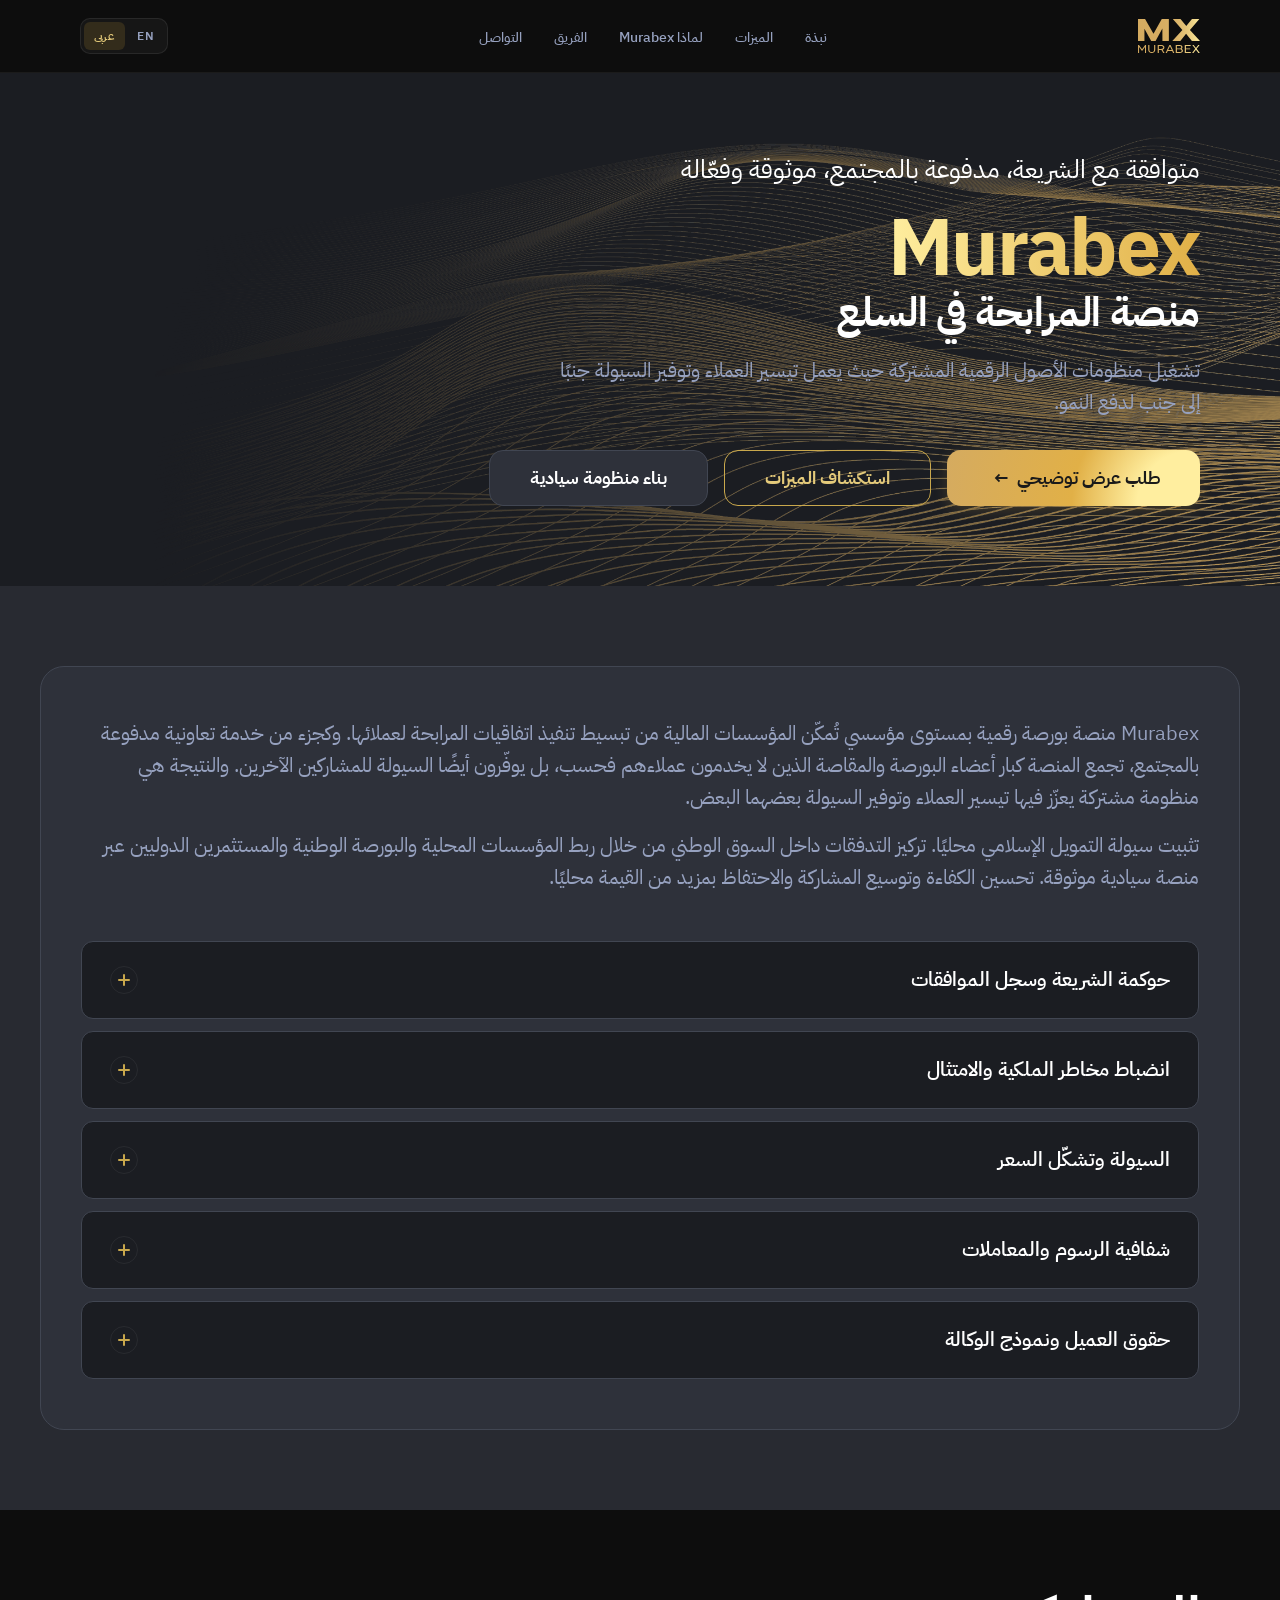
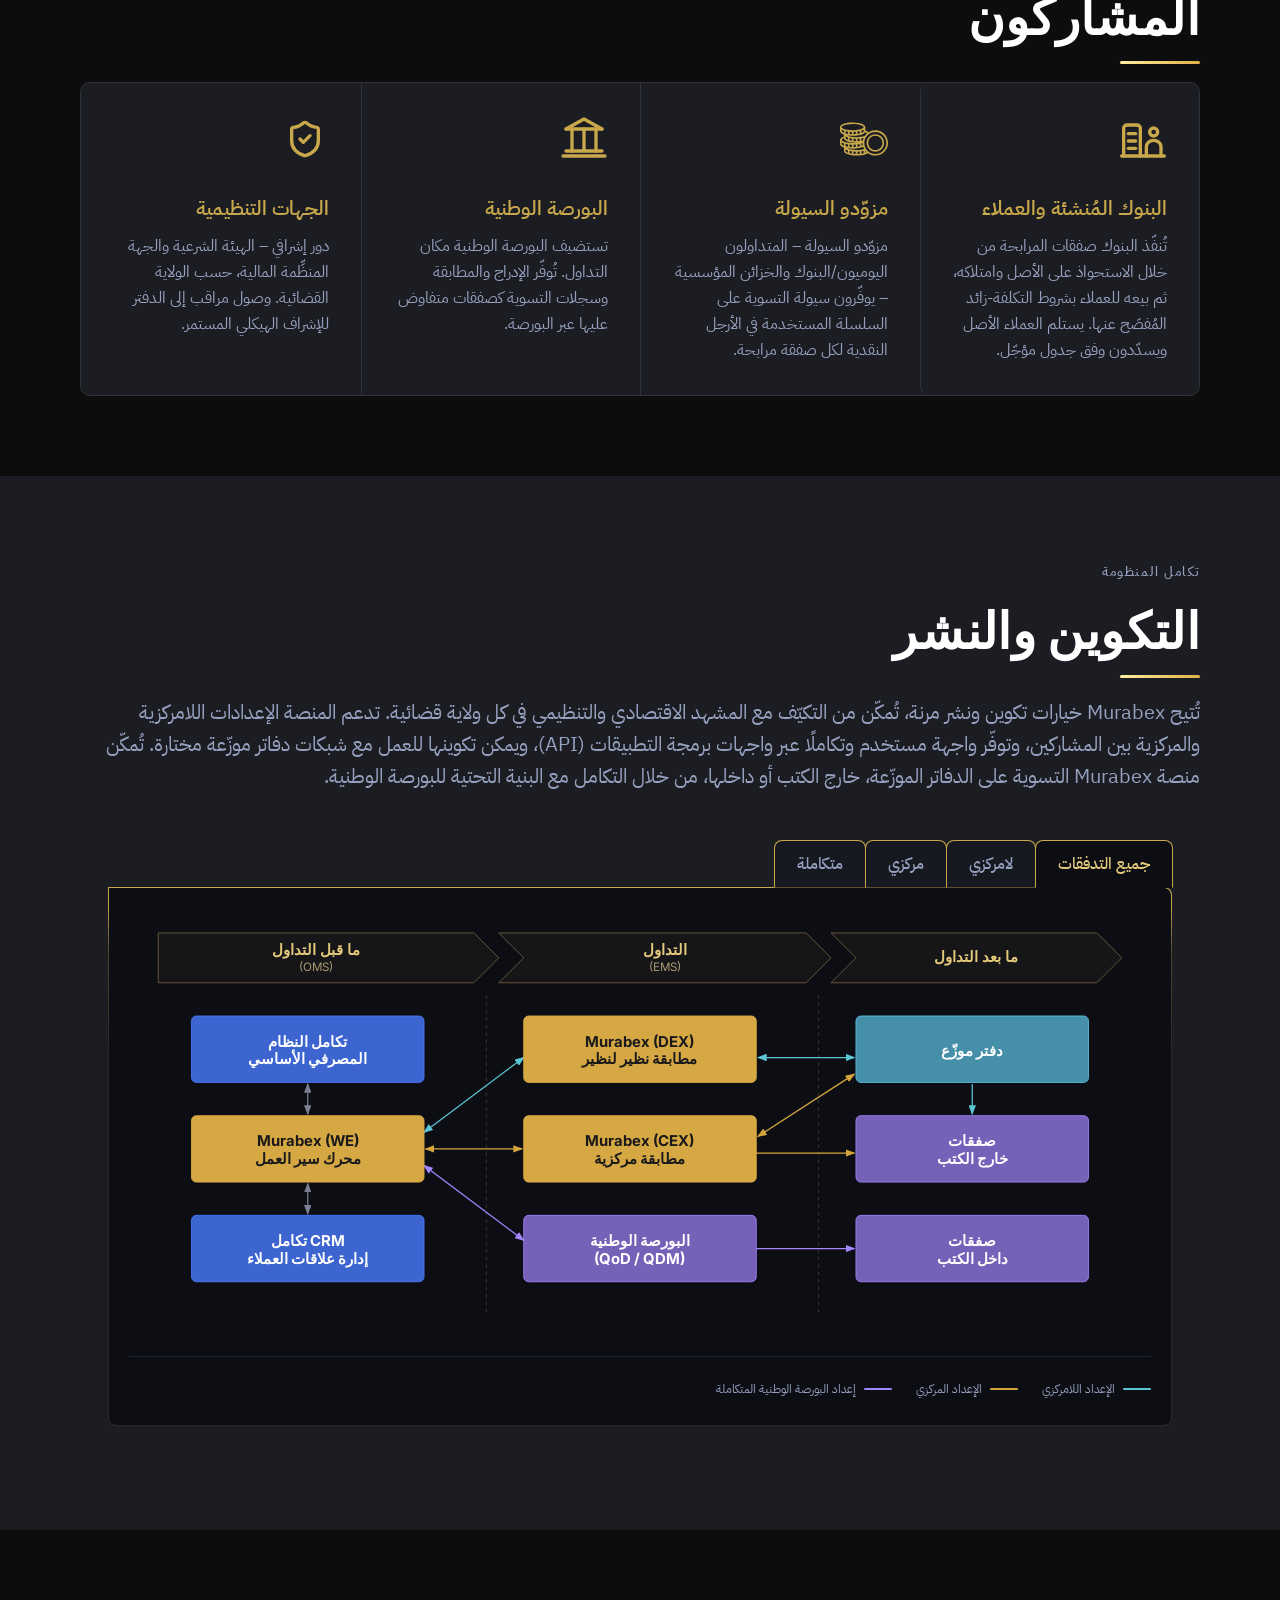
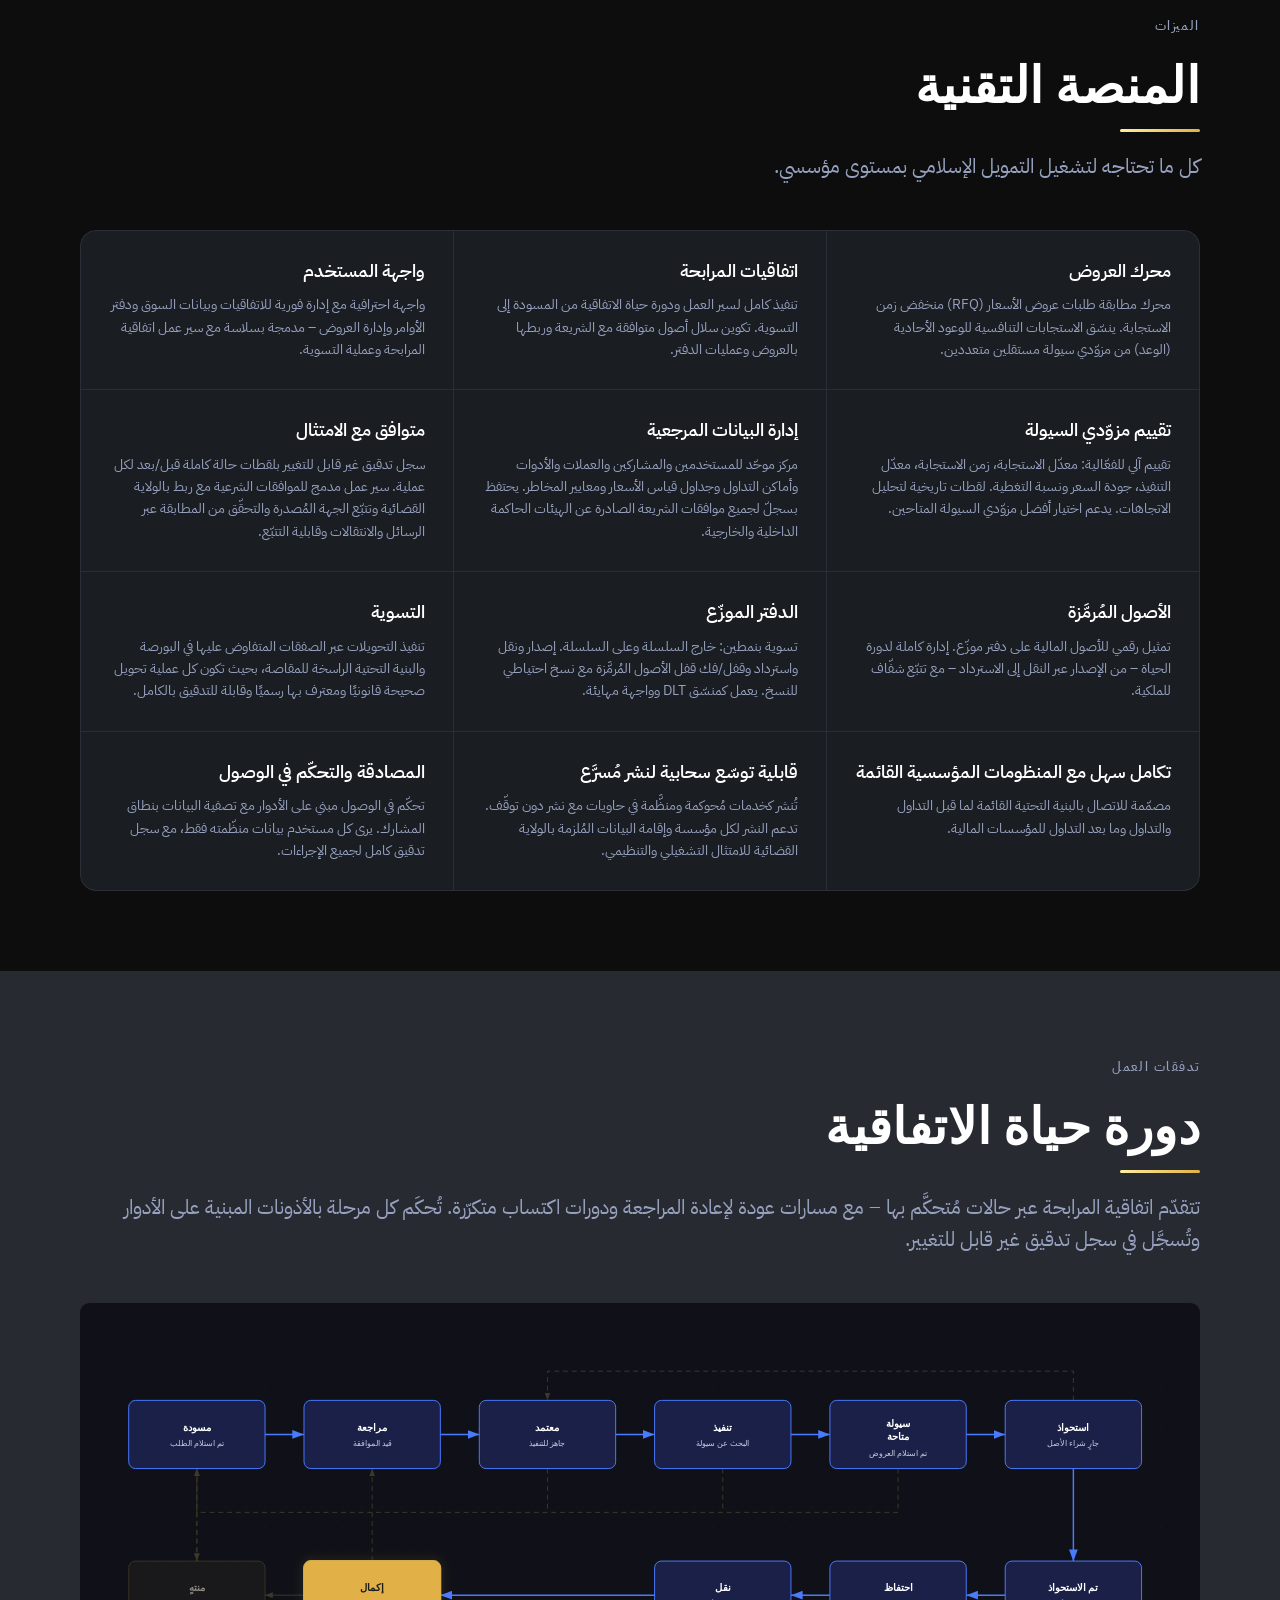
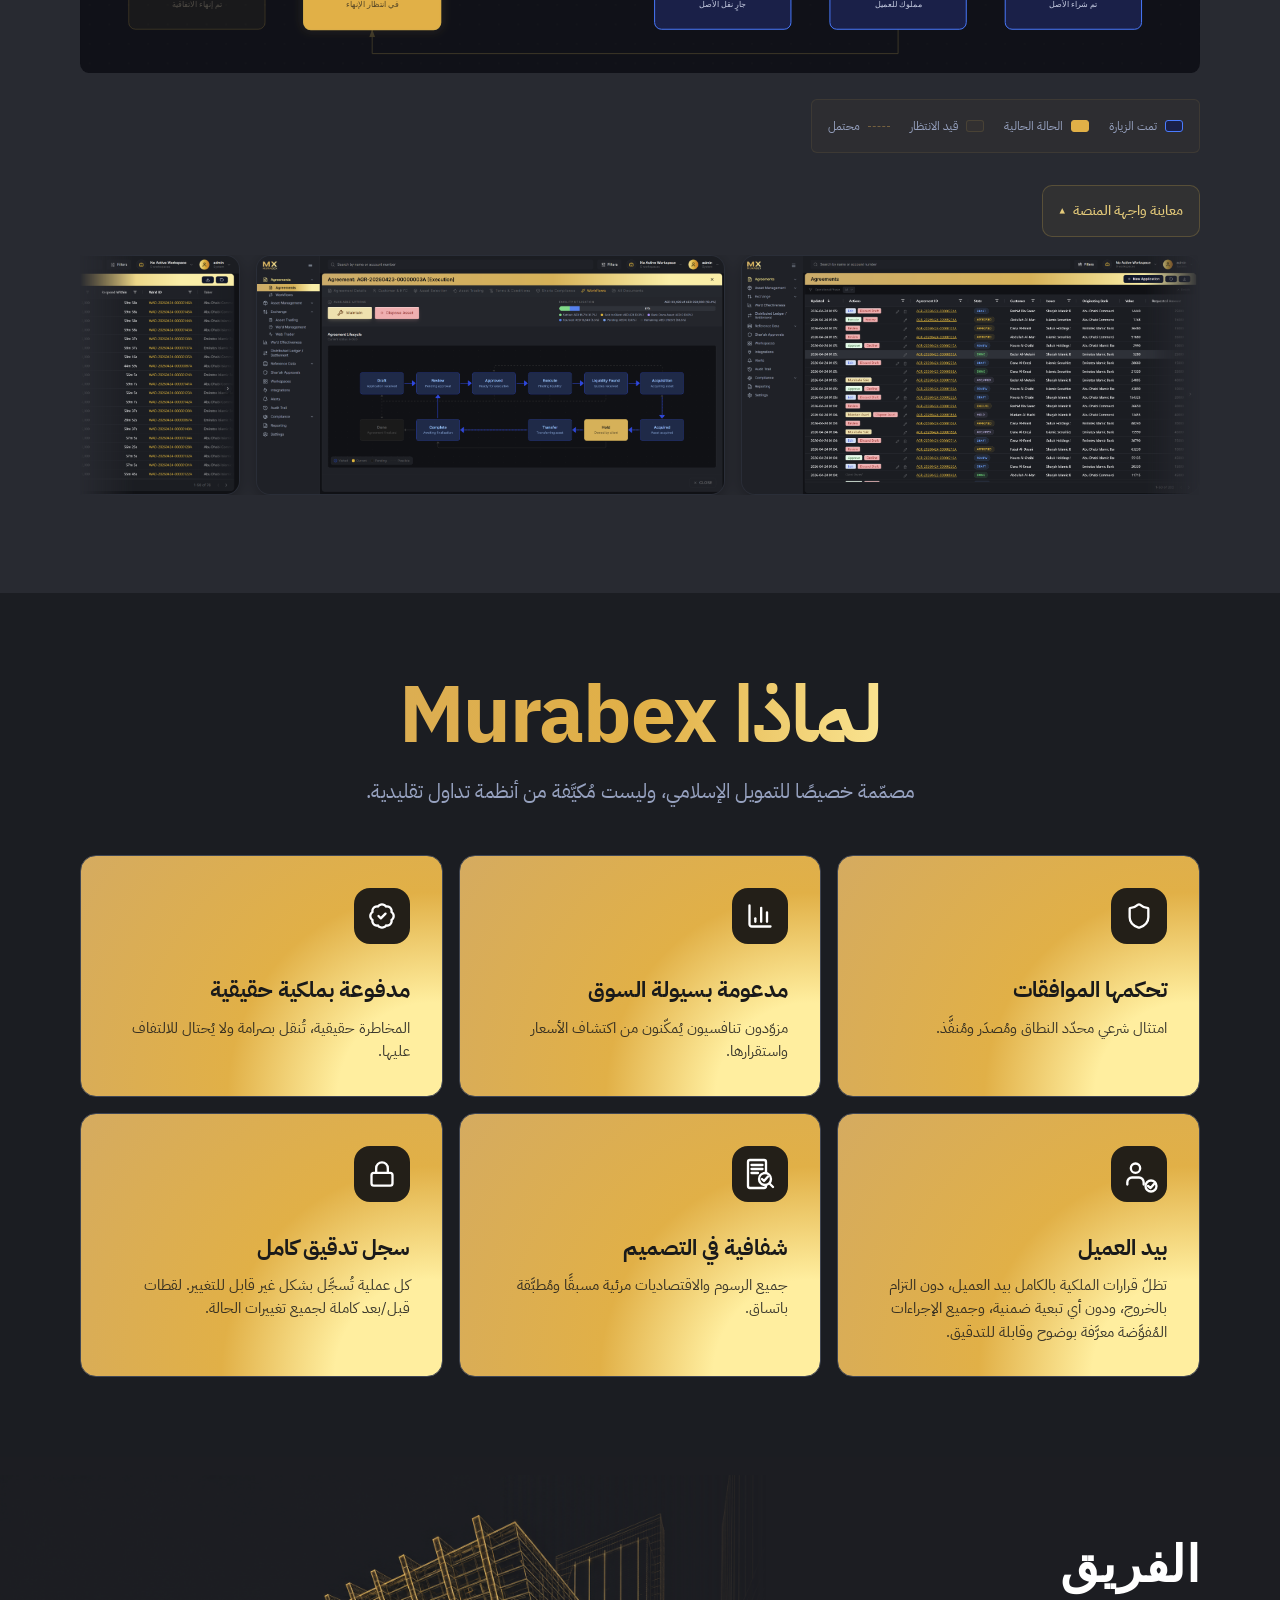
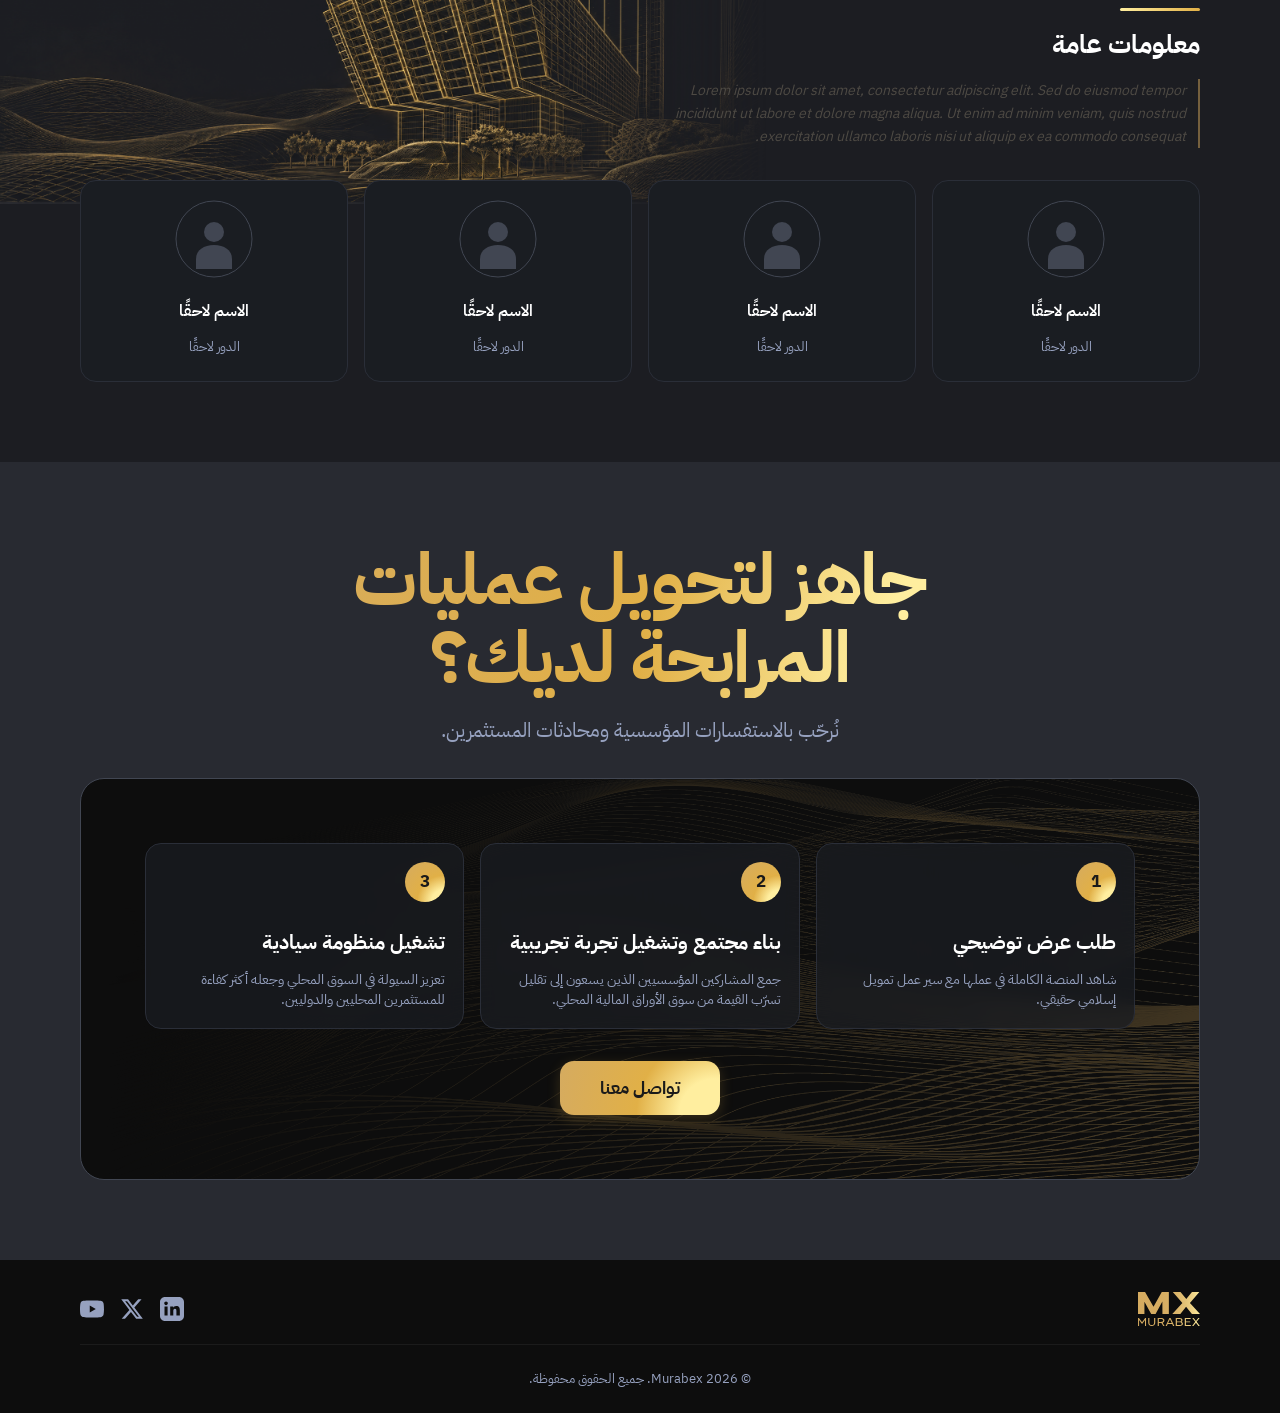
==== index.ar.html @ 6dbde055 "nav cleanup, participants block, footer layout, youtube link - Nav: trim to About/Features/Why/Team/" ====
<!DOCTYPE html>
<html lang="ar" dir="rtl">
<head>
    <meta charset="UTF-8">
    <meta name="viewport" content="width=device-width, initial-scale=1.0">
    <meta name="color-scheme" content="dark">
    <meta name="theme-color" content="#0a0a0a">
    <meta name="referrer" content="strict-origin-when-cross-origin">
    <meta http-equiv="Permissions-Policy" content="camera=(), microphone=(), geolocation=(), payment=()">
    <title>Murabex — منصة الأصول الرقمية</title>
    <link rel="icon" type="image/svg+xml" href="assets/icons/favicon.svg">
    <link rel="preconnect" href="https://fonts.googleapis.com">
    <link rel="preconnect" href="https://fonts.gstatic.com" crossorigin>
    <link href="https://fonts.googleapis.com/css2?family=IBM+Plex+Sans+Arabic:wght@300;400;500;600;700&family=Inter:wght@300;400;500;600;700;800;900&display=swap" rel="stylesheet">
    <link rel="stylesheet" href="css/style.css">
</head>
<body>

<!-- NAV -->
<nav>
    <div class="nav-inner">
        <a href="#hero" class="logo">
            <img src="assets/icons/logo.svg" alt="Murabex" class="logo-img">
        </a>
        <ul class="nav-links">
            <li><a href="#about">نبذة</a></li>
            <li><a href="#configuration">الميزات</a></li>
            <li><a href="#why">لماذا Murabex</a></li>
            <li><a href="#team">الفريق</a></li>
            <li><a href="#contact">التواصل</a></li>
        </ul>
        <div class="lang-switch" role="group" aria-label="Language">
            <button type="button" class="lang-btn" data-lang="en" aria-pressed="false">EN</button>
            <button type="button" class="lang-btn is-active" data-lang="ar" aria-pressed="true">عربى</button>
        </div>
        <button type="button" class="nav-toggle" aria-label="Open menu" aria-expanded="false" aria-controls="mobile-menu">
            <span></span><span></span><span></span>
        </button>
    </div>
</nav>

<!-- MOBILE MENU -->
<div class="mobile-menu" id="mobile-menu" aria-hidden="true">
    <div class="mobile-menu-backdrop" data-menu-close></div>
    <div class="mobile-menu-panel">
        <button type="button" class="mobile-menu-close" aria-label="Close menu" data-menu-close>&times;</button>
        <ul class="mobile-menu-links">
            <li><a href="#about" data-menu-close><span class="mobile-menu-num">01</span>نبذة</a></li>
            <li><a href="#configuration" data-menu-close><span class="mobile-menu-num">02</span>الميزات</a></li>
            <li><a href="#why" data-menu-close><span class="mobile-menu-num">03</span>لماذا Murabex</a></li>
            <li><a href="#team" data-menu-close><span class="mobile-menu-num">04</span>الفريق</a></li>
            <li><a href="#contact" data-menu-close><span class="mobile-menu-num">05</span>التواصل</a></li>
        </ul>
        <div class="lang-switch lang-switch--mobile" role="group" aria-label="Language">
            <button type="button" class="lang-btn" data-lang="en" aria-pressed="false">EN</button>
            <button type="button" class="lang-btn is-active" data-lang="ar" aria-pressed="true">عربى</button>
        </div>
    </div>
</div>

<!-- HERO -->
<section class="hero" id="hero">
    <img src="assets/images/dunes.png" alt="" class="hero-bg-image">
    <div class="hero-inner">
        <p class="hero-tagline">متوافقة مع الشريعة، مدفوعة بالمجتمع، موثوقة وفعّالة</p>
        <h1><span class="gold-text">Murabex</span></h1><h2>منصة المرابحة في السلع</h2>
        <p class="hero-sub">تشغيل منظومات الأصول الرقمية المشتركة حيث يعمل تيسير العملاء وتوفير السيولة جنبًا إلى جنب لدفع النمو.</p>
        <div class="hero-buttons">
            <a href="#contact" class="btn-gold with-arrow open-contact">طلب عرض توضيحي</a>
            <a href="#features" class="btn-outline btn-outline-gold">استكشاف الميزات</a>
            <a href="#contact" class="btn-outline">بناء منظومة سيادية</a>
        </div>
    </div>
</section>

<!-- ABOUT -->
<section class="about" id="about">
    <div class="container">
        <div class="about-box">
            <div class="about-text">
                <p>Murabex منصة بورصة رقمية بمستوى مؤسسي تُمكّن المؤسسات المالية من تبسيط تنفيذ اتفاقيات المرابحة لعملائها. وكجزء من خدمة تعاونية مدفوعة بالمجتمع، تجمع المنصة كبار أعضاء البورصة والمقاصة الذين لا يخدمون عملاءهم فحسب، بل يوفّرون أيضًا السيولة للمشاركين الآخرين. والنتيجة هي منظومة مشتركة يعزّز فيها تيسير العملاء وتوفير السيولة بعضهما البعض.</p>
                <p>تثبيت سيولة التمويل الإسلامي محليًا. تركيز التدفقات داخل السوق الوطني من خلال ربط المؤسسات المحلية والبورصة الوطنية والمستثمرين الدوليين عبر منصة سيادية موثوقة. تحسين الكفاءة وتوسيع المشاركة والاحتفاظ بمزيد من القيمة محليًا.</p>
            </div>

            <div class="accordion">
                <div class="accordion-item">
                    <button type="button" class="accordion-header" aria-expanded="false">
                        <span class="accordion-title">حوكمة الشريعة وسجل الموافقات</span>
                        <span class="accordion-icon" aria-hidden="true"></span>
                    </button>
                    <div class="accordion-body-wrap">
                        <div class="accordion-body">
                            <p>إطار موافقات مُحوكَم مركزيًا بنطاق تطبيق محدّد، وإدارة دورة حياة، وتنفيذ مدمج عبر جميع تدفقات العمل.</p>
                            <p>يحتفظ سجل مركزي بجميع موافقات الشريعة بنطاق محدّد بوضوح يشمل الأصول والأدوات والأطراف المقابلة وخطوات سير العمل، بما يضمن السماح بالتركيبات المتوافقة فقط. يدعم السجل إدارة دورة الحياة الكاملة وحوكمة التأثير وقابلية التدقيق، ويُحافظ ديناميكيًا على المجموعة المؤهَّلة من الأدوات بما يتماشى مع تحديثات الموافقات.</p>
                        </div>
                    </div>
                </div>

                <div class="accordion-item">
                    <button type="button" class="accordion-header" aria-expanded="false">
                        <span class="accordion-title">انضباط مخاطر الملكية والامتثال</span>
                        <span class="accordion-icon" aria-hidden="true"></span>
                    </button>
                    <div class="accordion-body-wrap">
                        <div class="accordion-body">
                            <p>مخاطر ملكية حقيقية يتحمّلها المشاركون، مع قواعد نقل صارمة ومنع مدمج للهياكل غير المتوافقة.</p>
                            <p>يتحمّل المشاركون مخاطر الملكية الكاملة طوال فترة احتفاظهم، وتنتقل المخاطر فقط عند نقل الملكية القانونية والقبض الحُكمي، كما يُطبَّق ذلك من خلال التنفيذ والمقاصة والتسوية. تمنع الضوابط المُدمجة الإلغاء الاصطناعي للمخاطر والهياكل المحظورة، بما في ذلك ترتيبات البيع وإعادة الشراء المكافئة اقتصاديًا، مع ضمان الشفافية الكاملة وقابلية التدقيق وإنفاذ الامتثال على مستوى المجموعة.</p>
                        </div>
                    </div>
                </div>

                <div class="accordion-item">
                    <button type="button" class="accordion-header" aria-expanded="false">
                        <span class="accordion-title">السيولة وتشكّل السعر</span>
                        <span class="accordion-icon" aria-hidden="true"></span>
                    </button>
                    <div class="accordion-body-wrap">
                        <div class="accordion-body">
                            <p>سيولة تنافسية متعدّدة المزوّدين تُمكّن من اكتشاف مستمر للأسعار واستقرار من خلال المشاركة في السوق.</p>
                            <p>تستجيب شبكة موزَّعة من مزوّدي السيولة المستقلين بشكل تنافسي لطلبات الوعد، حيث تنبع الأسعار من وجهات نظر متعددة وتتطوّر باستمرار بناءً على ظروف السوق والطلب والمخزون المتاح. المشاركة طوعية بالكامل، في حين أنّ المنافسة في السعر وسرعة الاستجابة، إلى جانب الحجم العالي للمعاملات، تُقلّص الفروق وتدعم استقرار السوق الناشئ عضويًا.</p>
                        </div>
                    </div>
                </div>

                <div class="accordion-item">
                    <button type="button" class="accordion-header" aria-expanded="false">
                        <span class="accordion-title">شفافية الرسوم والمعاملات</span>
                        <span class="accordion-icon" aria-hidden="true"></span>
                    </button>
                    <div class="accordion-body-wrap">
                        <div class="accordion-body">
                            <p>نموذج رسوم قابل للتكوين وشفّاف بالكامل مع رؤية محدّدة لاقتصاديات المعاملة قبل التداول.</p>
                            <p>الرسوم مُحوكَمة مركزيًا ومرنة في الوقت ذاته، وتُحسَب وفق قواعد مستمدّة من معاملات المعاملة وتُطبَّق بشكل موحَّد على جميع المشاركين، بما يضمن العدالة والاتساق. تُفصَح جميع التكاليف بالكامل قبل التداول، دون رسوم خفية أو تعديلات بعد التداول، وتُسجَّل على مستوى المعاملة لقابلية تدقيق كاملة وانسجام مع التسعير الفعلي للسوق.</p>
                        </div>
                    </div>
                </div>

                <div class="accordion-item">
                    <button type="button" class="accordion-header" aria-expanded="false">
                        <span class="accordion-title">حقوق العميل ونموذج الوكالة</span>
                        <span class="accordion-icon" aria-hidden="true"></span>
                    </button>
                    <div class="accordion-body-wrap">
                        <div class="accordion-body">
                            <p>حقوق الملكية مطلقة ولا يمكن تقييدها؛ لا يُسمح بأي خروج مُرتَّب مسبقًا أو تبعية؛ جميع إجراءات الوكالة صريحة ومحدودة النطاق وقابلة للتتبّع بالكامل.</p>
                            <p>يحتفظ العملاء بحق غير مشروط في الاحتفاظ بالأصل، يُطبَّق عبر المنصة في سير العمل والوثائق وسجلات التدقيق، مع السماح بأي إفصاح عن الوعد فقط بعد نقل الملكية ودون إنشاء التزام أو ارتباط اقتصادي. عند تطبيق إطار الوكالة (وكالة) والمراسلة، تكون التفويضات محدّدة بدقة وتكون جميع الإجراءات والإفصاحات شفافة وقابلة للتتبّع بالكامل.</p>
                        </div>
                    </div>
                </div>
            </div>
        </div>
    </div>
</section>

<!-- PARTICIPANTS -->
<section class="who-section" id="who">
    <div class="container">
        <h2 class="section-title">المشاركون</h2>
        <div class="audience-box">
            <div class="audience-grid">
                <div class="audience-card">
                    <img src="assets/icons/audience/banks-customers.svg" alt="" class="audience-icon">
                    <h4>البنوك المُنشئة والعملاء</h4>
                    <p>تُنفّذ البنوك صفقات المرابحة من خلال الاستحواذ على الأصل وامتلاكه، ثم بيعه للعملاء بشروط التكلفة-زائد المُفصَح عنها. يستلم العملاء الأصل ويسدّدون وفق جدول مؤجّل.</p>
                </div>
                <div class="audience-card">
                    <img src="assets/icons/audience/liquidity-2.svg" alt="" class="audience-icon">
                    <h4>مزوّدو السيولة</h4>
                    <p>مزوّدو السيولة &ndash; المتداولون اليوميون/البنوك والخزائن المؤسسية &ndash; يوفّرون سيولة التسوية على السلسلة المستخدمة في الأرجل النقدية لكل صفقة مرابحة.</p>
                </div>
                <div class="audience-card">
                    <img src="assets/icons/audience/national-exchange.svg" alt="" class="audience-icon">
                    <h4>البورصة الوطنية</h4>
                    <p>تستضيف البورصة الوطنية مكان التداول. تُوفّر الإدراج والمطابقة وسجلات التسوية كصفقات متفاوض عليها عبر البورصة.</p>
                </div>
                <div class="audience-card">
                    <img src="assets/icons/audience/regulators.svg" alt="" class="audience-icon">
                    <h4>الجهات التنظيمية</h4>
                    <p>دور إشرافي &ndash; الهيئة الشرعية والجهة المنظِّمة المالية، حسب الولاية القضائية. وصول مراقب إلى الدفتر للإشراف الهيكلي المستمر.</p>
                </div>
            </div>
        </div>
    </div>
</section>

<!-- CONFIGURATION & DEPLOYMENT -->
<section class="configuration" id="configuration">
    <div class="container">
        <p class="eyebrow">تكامل المنظومة</p>
        <h2 class="section-title">التكوين والنشر</h2>
        <p class="section-sub">تُتيح Murabex خيارات تكوين ونشر مرنة، تُمكّن من التكيّف مع المشهد الاقتصادي والتنظيمي في كل ولاية قضائية. تدعم المنصة الإعدادات اللامركزية والمركزية بين المشاركين، وتوفّر واجهة مستخدم وتكاملًا عبر واجهات برمجة التطبيقات (API)، ويمكن تكوينها للعمل مع شبكات دفاتر موزّعة مختارة. تُمكّن منصة Murabex التسوية على الدفاتر الموزّعة، خارج الكتب أو داخلها، من خلال التكامل مع البنية التحتية للبورصة الوطنية.</p>

        <div class="arch-diagram" data-active-flow="all">
            <div class="arch-tabs" role="tablist" aria-label="Configuration setup">
                <button type="button" class="arch-tab is-active" data-flow="all" role="tab" aria-selected="true">جميع التدفقات</button>
                <button type="button" class="arch-tab" data-flow="decentralised" role="tab" aria-selected="false">لامركزي</button>
                <button type="button" class="arch-tab" data-flow="centralised" role="tab" aria-selected="false">مركزي</button>
                <button type="button" class="arch-tab" data-flow="integrated" role="tab" aria-selected="false">متكاملة</button>
            </div>

            <div class="arch-panel">
                <div class="arch-svg-scroll">
                    <svg class="arch-svg" viewBox="0 0 1240 520" xmlns="http://www.w3.org/2000/svg" aria-label="Architecture diagram">
                        <defs>
                            <marker id="arr-internal" markerWidth="8" markerHeight="6" refX="7" refY="3" orient="auto-start-reverse"><path d="M0,0 L8,3 L0,6 Z" fill="#7a8090"/></marker>
                            <marker id="arr-decentralised" markerWidth="8" markerHeight="6" refX="7" refY="3" orient="auto-start-reverse"><path d="M0,0 L8,3 L0,6 Z" fill="#5dc6d6"/></marker>
                            <marker id="arr-centralised" markerWidth="8" markerHeight="6" refX="7" refY="3" orient="auto-start-reverse"><path d="M0,0 L8,3 L0,6 Z" fill="#d4a53a"/></marker>
                            <marker id="arr-integrated" markerWidth="8" markerHeight="6" refX="7" refY="3" orient="auto-start-reverse"><path d="M0,0 L8,3 L0,6 Z" fill="#a385ff"/></marker>
                        </defs>

                        <g class="arch-section">
                            <path class="arch-chevron" d="M40,30 L420,30 L450,60 L420,90 L40,90 Z"/>
                            <text class="arch-chevron-title" x="230" y="56">ما قبل التداول</text>
                            <text class="arch-chevron-subtitle" x="230" y="76">(OMS)</text>
                        </g>
                        <g class="arch-section">
                            <path class="arch-chevron" d="M450,30 L820,30 L850,60 L820,90 L450,90 L480,60 Z"/>
                            <text class="arch-chevron-title" x="650" y="56">التداول</text>
                            <text class="arch-chevron-subtitle" x="650" y="76">(EMS)</text>
                        </g>
                        <g class="arch-section">
                            <path class="arch-chevron" d="M850,30 L1170,30 L1200,60 L1170,90 L850,90 L880,60 Z"/>
                            <text class="arch-chevron-title" x="1025" y="65">ما بعد التداول</text>
                        </g>

                        <line class="arch-separator" x1="435" y1="105" x2="435" y2="490"/>
                        <line class="arch-separator" x1="835" y1="105" x2="835" y2="490"/>

                        <g class="arch-arrow" data-flow="all decentralised centralised integrated">
                            <line x1="220" y1="212" x2="220" y2="248" stroke="#7a8090" stroke-width="1.5" marker-start="url(#arr-internal)" marker-end="url(#arr-internal)"/>
                        </g>
                        <g class="arch-arrow" data-flow="all decentralised centralised integrated">
                            <line x1="220" y1="332" x2="220" y2="368" stroke="#7a8090" stroke-width="1.5" marker-start="url(#arr-internal)" marker-end="url(#arr-internal)"/>
                        </g>

                        <g class="arch-arrow" data-flow="all decentralised">
                            <path d="M360,270 L480,180" fill="none" stroke="#5dc6d6" stroke-width="1.5" marker-start="url(#arr-decentralised)" marker-end="url(#arr-decentralised)"/>
                        </g>

                        <g class="arch-arrow" data-flow="all centralised">
                            <line x1="362" y1="290" x2="478" y2="290" stroke="#d4a53a" stroke-width="1.5" marker-start="url(#arr-centralised)" marker-end="url(#arr-centralised)"/>
                        </g>

                        <g class="arch-arrow" data-flow="all integrated">
                            <path d="M360,310 L480,400" fill="none" stroke="#a385ff" stroke-width="1.5" marker-start="url(#arr-integrated)" marker-end="url(#arr-integrated)"/>
                        </g>

                        <g class="arch-arrow" data-flow="all decentralised">
                            <line x1="762" y1="180" x2="878" y2="180" stroke="#5dc6d6" stroke-width="1.5" marker-start="url(#arr-decentralised)" marker-end="url(#arr-decentralised)"/>
                        </g>

                        <g class="arch-arrow" data-flow="all centralised">
                            <path d="M762,275 L878,200" fill="none" stroke="#d4a53a" stroke-width="1.5" marker-start="url(#arr-centralised)" marker-end="url(#arr-centralised)"/>
                        </g>

                        <g class="arch-arrow" data-flow="all centralised">
                            <line x1="760" y1="295" x2="878" y2="295" stroke="#d4a53a" stroke-width="1.5" marker-end="url(#arr-centralised)"/>
                        </g>

                        <g class="arch-arrow" data-flow="all decentralised">
                            <line x1="1020" y1="212" x2="1020" y2="248" stroke="#5dc6d6" stroke-width="1.5" marker-end="url(#arr-decentralised)"/>
                        </g>

                        <g class="arch-arrow" data-flow="all integrated">
                            <line x1="760" y1="410" x2="878" y2="410" stroke="#a385ff" stroke-width="1.5" marker-end="url(#arr-integrated)"/>
                        </g>

                        <g class="arch-node" data-node="core-banking" data-flow="all decentralised centralised integrated">
                            <rect class="arch-box" data-tier="bank" x="80" y="130" width="280" height="80" rx="6"/>
                            <text class="arch-label" x="220" y="167">تكامل النظام</text>
                            <text class="arch-sublabel" x="220" y="188">المصرفي الأساسي</text>
                        </g>
                        <g class="arch-node" data-node="murabex-we" data-flow="all decentralised centralised integrated">
                            <rect class="arch-box" data-tier="murabex" x="80" y="250" width="280" height="80" rx="6"/>
                            <text class="arch-label arch-label-gold" x="220" y="287">Murabex (WE)</text>
                            <text class="arch-sublabel" x="220" y="308">محرك سير العمل</text>
                        </g>
                        <g class="arch-node" data-node="crm" data-flow="all decentralised centralised integrated">
                            <rect class="arch-box" data-tier="bank" x="80" y="370" width="280" height="80" rx="6"/>
                            <text class="arch-label" x="220" y="407">تكامل CRM</text>
                            <text class="arch-sublabel" x="220" y="428">إدارة علاقات العملاء</text>
                        </g>

                        <g class="arch-node" data-node="murabex-dex" data-flow="all decentralised">
                            <rect class="arch-box" data-tier="murabex" x="480" y="130" width="280" height="80" rx="6"/>
                            <text class="arch-label arch-label-gold" x="620" y="167">Murabex (DEX)</text>
                            <text class="arch-sublabel" x="620" y="188">مطابقة نظير لنظير</text>
                        </g>
                        <g class="arch-node" data-node="murabex-cex" data-flow="all centralised">
                            <rect class="arch-box" data-tier="murabex" x="480" y="250" width="280" height="80" rx="6"/>
                            <text class="arch-label arch-label-gold" x="620" y="287">Murabex (CEX)</text>
                            <text class="arch-sublabel" x="620" y="308">مطابقة مركزية</text>
                        </g>
                        <g class="arch-node" data-node="national-exchange" data-flow="all integrated">
                            <rect class="arch-box" data-tier="exchange" x="480" y="370" width="280" height="80" rx="6"/>
                            <text class="arch-label" x="620" y="407">البورصة الوطنية</text>
                            <text class="arch-sublabel" x="620" y="428">(QoD / QDM)</text>
                        </g>

                        <g class="arch-node" data-node="ledger" data-flow="all decentralised centralised">
                            <rect class="arch-box" data-tier="ledger" x="880" y="130" width="280" height="80" rx="6"/>
                            <text class="arch-label" x="1020" y="178">دفتر موزّع</text>
                        </g>
                        <g class="arch-node" data-node="exchange-offbook" data-flow="all decentralised centralised">
                            <rect class="arch-box" data-tier="exchange" x="880" y="250" width="280" height="80" rx="6"/>
                            <text class="arch-label" x="1020" y="287">صفقات</text>
                            <text class="arch-sublabel" x="1020" y="308">خارج الكتب</text>
                        </g>
                        <g class="arch-node" data-node="exchange-onbook" data-flow="all integrated">
                            <rect class="arch-box" data-tier="exchange" x="880" y="370" width="280" height="80" rx="6"/>
                            <text class="arch-label" x="1020" y="407">صفقات</text>
                            <text class="arch-sublabel" x="1020" y="428">داخل الكتب</text>
                        </g>
                    </svg>
                </div>

                <div class="arch-legend">
                    <span class="arch-legend-item"><span class="arch-legend-line arch-legend-decentralised"></span>الإعداد اللامركزي</span>
                    <span class="arch-legend-item"><span class="arch-legend-line arch-legend-centralised"></span>الإعداد المركزي</span>
                    <span class="arch-legend-item"><span class="arch-legend-line arch-legend-integrated"></span>إعداد البورصة الوطنية المتكاملة</span>
                </div>
            </div>
        </div>
    </div>
</section>

<!-- CAPABILITIES / KEY FEATURES -->
<section class="features" id="features">
    <div class="container">
        <p class="eyebrow">الميزات</p>
        <h2 class="section-title">المنصة التقنية</h2>
        <p class="section-sub">كل ما تحتاجه لتشغيل التمويل الإسلامي بمستوى مؤسسي.</p>

        <div class="features-slider">
        <div class="features-grid">
            <div class="f-card"><h3>محرك العروض</h3><p>محرك مطابقة طلبات عروض الأسعار (RFQ) منخفض زمن الاستجابة. ينسّق الاستجابات التنافسية للوعود الأحادية (الوعد) من مزوّدي سيولة مستقلين متعددين.</p></div>
            <div class="f-card"><h3>اتفاقيات المرابحة</h3><p>تنفيذ كامل لسير العمل ودورة حياة الاتفاقية من المسودة إلى التسوية. تكوين سلال أصول متوافقة مع الشريعة وربطها بالعروض وعمليات الدفتر.</p></div>
            <div class="f-card"><h3>واجهة المستخدم</h3><p>واجهة احترافية مع إدارة فورية للاتفاقيات وبيانات السوق ودفتر الأوامر وإدارة العروض &ndash; مدمجة بسلاسة مع سير عمل اتفاقية المرابحة وعملية التسوية.</p></div>
            <div class="f-card"><h3>تقييم مزوّدي السيولة</h3><p>تقييم آلي للفعّالية: معدّل الاستجابة، زمن الاستجابة، معدّل التنفيذ، جودة السعر ونسبة التغطية. لقطات تاريخية لتحليل الاتجاهات. يدعم اختيار أفضل مزوّدي السيولة المتاحين.</p></div>
            <div class="f-card"><h3>إدارة البيانات المرجعية</h3><p>مركز موحّد للمستخدمين والمشاركين والعملات والأدوات وأماكن التداول وجداول قياس الأسعار ومعايير المخاطر. يحتفظ بسجلّ لجميع موافقات الشريعة الصادرة عن الهيئات الحاكمة الداخلية والخارجية.</p></div>
            <div class="f-card"><h3>متوافق مع الامتثال</h3><p>سجل تدقيق غير قابل للتغيير بلقطات حالة كاملة قبل/بعد لكل عملية. سير عمل مدمج للموافقات الشرعية مع ربط بالولاية القضائية وتتبّع الجهة المُصدرة والتحقّق من المطابقة عبر الرسائل والانتقالات وقابلية التتبّع.</p></div>
            <div class="f-card"><h3>الأصول المُرمَّزة</h3><p>تمثيل رقمي للأصول المالية على دفتر موزّع. إدارة كاملة لدورة الحياة &ndash; من الإصدار عبر النقل إلى الاسترداد &ndash; مع تتبّع شفّاف للملكية.</p></div>
            <div class="f-card"><h3>الدفتر الموزّع</h3><p>تسوية بنمطين: خارج السلسلة وعلى السلسلة. إصدار ونقل واسترداد وقفل/فك قفل الأصول المُرمَّزة مع نسخ احتياطي للنسخ. يعمل كمنسّق DLT وواجهة مهايئة.</p></div>
            <div class="f-card"><h3>التسوية</h3><p>تنفيذ التحويلات عبر الصفقات المتفاوض عليها في البورصة والبنية التحتية الراسخة للمقاصة، بحيث تكون كل عملية تحويل صحيحة قانونيًا ومعترف بها رسميًا وقابلة للتدقيق بالكامل.</p></div>
            <div class="f-card"><h3>تكامل سهل مع المنظومات المؤسسية القائمة</h3><p>مصمّمة للاتصال بالبنية التحتية القائمة لما قبل التداول والتداول وما بعد التداول للمؤسسات المالية.</p></div>
            <div class="f-card"><h3>قابلية توسّع سحابية لنشر مُسرَّع</h3><p>تُنشر كخدمات مُحوكمة ومنظَّمة في حاويات مع نشر دون توقّف. تدعم النشر لكل مؤسسة وإقامة البيانات المُلزمة بالولاية القضائية للامتثال التشغيلي والتنظيمي.</p></div>
            <div class="f-card"><h3>المصادقة والتحكّم في الوصول</h3><p>تحكّم في الوصول مبني على الأدوار مع تصفية البيانات بنطاق المشارك. يرى كل مستخدم بيانات منظّمته فقط، مع سجل تدقيق كامل لجميع الإجراءات.</p></div>
        </div>
        <div class="features-slider-dots" role="tablist" aria-label="Slide navigation"></div>
        </div>
    </div>
</section>

<!-- AGREEMENT LIFECYCLE -->
<section class="lifecycle" id="lifecycle">
    <div class="container">
        <p class="eyebrow">تدفقات العمل</p>
        <h2 class="section-title">دورة حياة الاتفاقية</h2>
        <p class="section-sub">تتقدّم اتفاقية المرابحة عبر حالات مُتحكَّم بها &ndash; مع مسارات عودة لإعادة المراجعة ودورات اكتساب متكرّرة. تُحكَم كل مرحلة بالأذونات المبنية على الأدوار وتُسجَّل في سجل تدقيق غير قابل للتغيير.</p>

        <div class="lifecycle-scroll">
            <svg id="lifecycle-svg" viewBox="0 0 1150 380" xmlns="http://www.w3.org/2000/svg" style="width: 100%; height: auto; min-width: 700px;">
                <defs>
                    <marker id="arrow-gold" markerWidth="8" markerHeight="6" refX="8" refY="3" orient="auto"><path d="M0,0 L8,3 L0,6 Z" fill="#c9a84c" stroke="none"/></marker>
                    <marker id="arrow-active" markerWidth="8" markerHeight="6" refX="8" refY="3" orient="auto"><path d="M0,0 L8,3 L0,6 Z" fill="#e4ca7a" stroke="none"/></marker>
                    <marker id="arrow-dim" markerWidth="8" markerHeight="6" refX="8" refY="3" orient="auto"><path d="M0,0 L8,3 L0,6 Z" fill="#3d3828" stroke="none"/></marker>
                    <marker id="arrow-blue" markerWidth="8" markerHeight="6" refX="8" refY="3" orient="auto"><path d="M0,0 L8,3 L0,6 Z" fill="#4A7BFF" stroke="none"/></marker>
                    <pattern id="dots" x="0" y="0" width="20" height="20" patternUnits="userSpaceOnUse"><circle cx="10" cy="10" r="0.7" fill="rgba(201,168,76,0.04)"/></pattern>
                    <filter id="glow" x="-30%" y="-30%" width="160%" height="160%"><feGaussianBlur stdDeviation="5" result="b"/><feFlood flood-color="#c9a84c" flood-opacity="0.35" result="c"/><feComposite in="c" in2="b" operator="in" result="s"/><feMerge><feMergeNode in="s"/><feMergeNode in="SourceGraphic"/></feMerge></filter>
                    <radialGradient id="pg"><stop offset="0%" stop-color="#e4ca7a"/><stop offset="100%" stop-color="#c9a84c" stop-opacity="0"/></radialGradient>
                </defs>
                <rect width="1150" height="380" rx="10" fill="#101118"/>
                <rect width="1150" height="380" rx="10" fill="url(#dots)"/>

                <line class="fwd-edge" x1="190" y1="135" x2="230" y2="135" stroke="#3d3828" stroke-width="1" marker-end="url(#arrow-dim)"/>
                <line class="fwd-edge" x1="370" y1="135" x2="410" y2="135" stroke="#3d3828" stroke-width="1" marker-end="url(#arrow-dim)"/>
                <line class="fwd-edge" x1="550" y1="135" x2="590" y2="135" stroke="#3d3828" stroke-width="1" marker-end="url(#arrow-dim)"/>
                <line class="fwd-edge" x1="730" y1="135" x2="770" y2="135" stroke="#3d3828" stroke-width="1" marker-end="url(#arrow-dim)"/>
                <line class="fwd-edge" x1="910" y1="135" x2="950" y2="135" stroke="#3d3828" stroke-width="1" marker-end="url(#arrow-dim)"/>
                <line class="fwd-edge" x1="1020" y1="170" x2="1020" y2="265" stroke="#3d3828" stroke-width="1" marker-end="url(#arrow-dim)"/>
                <line class="fwd-edge" x1="950" y1="300" x2="910" y2="300" stroke="#3d3828" stroke-width="1" marker-end="url(#arrow-dim)"/>
                <line class="fwd-edge" x1="770" y1="300" x2="730" y2="300" stroke="#3d3828" stroke-width="1" marker-end="url(#arrow-dim)"/>
                <line class="fwd-edge" x1="590" y1="300" x2="370" y2="300" stroke="#3d3828" stroke-width="1" marker-end="url(#arrow-dim)"/>
                <line class="fwd-edge" x1="230" y1="300" x2="190" y2="300" stroke="#3d3828" stroke-width="1" marker-end="url(#arrow-dim)"/>

                <path d="M1020,100 L1020,70 L480,70 L480,100" fill="none" stroke="#3d3828" stroke-width="1" stroke-dasharray="5,4" marker-end="url(#arrow-dim)"/>
                <line x1="480" y1="170" x2="480" y2="215" stroke="#3d3828" stroke-width="1" stroke-dasharray="5,4"/>
                <line x1="660" y1="170" x2="660" y2="215" stroke="#3d3828" stroke-width="1" stroke-dasharray="5,4"/>
                <path d="M840,170 L840,215 L120,215 L120,170" fill="none" stroke="#3d3828" stroke-width="1" stroke-dasharray="5,4" marker-end="url(#arrow-dim)"/>
                <line x1="120" y1="170" x2="120" y2="265" stroke="#3d3828" stroke-width="1" stroke-dasharray="5,4" marker-end="url(#arrow-dim)"/>
                <line x1="120" y1="265" x2="120" y2="170" stroke="#3d3828" stroke-width="1" stroke-dasharray="5,4" marker-end="url(#arrow-dim)"/>
                <line x1="300" y1="265" x2="300" y2="170" stroke="#3d3828" stroke-width="1" stroke-dasharray="5,4" marker-end="url(#arrow-dim)"/>
                <path class="fwd-edge" d="M840,335 L840,360 L300,360 L300,335" fill="none" stroke="#3d3828" stroke-width="1" marker-end="url(#arrow-dim)"/>

                <g class="lc-node" data-index="0"><rect class="node-glow" x="50" y="100" width="140" height="70" rx="7" fill="none" stroke="#c9a84c" stroke-width="2" filter="url(#glow)" opacity="0"/><rect class="node-bg" x="50" y="100" width="140" height="70" rx="7" fill="rgba(201,168,76,0.05)" stroke="rgba(201,168,76,0.2)" stroke-width="1"/><text x="120" y="131" fill="#8a8680" font-size="10.5" font-weight="700" font-family="Inter,sans-serif" text-anchor="middle">مسودة</text><text class="node-desc" x="120" y="147" fill="#4e4a44" font-size="8.5" font-family="Inter,sans-serif" text-anchor="middle">تم استلام الطلب</text></g>
                <g class="lc-node" data-index="1"><rect class="node-glow" x="230" y="100" width="140" height="70" rx="7" fill="none" stroke="#c9a84c" stroke-width="2" filter="url(#glow)" opacity="0"/><rect class="node-bg" x="230" y="100" width="140" height="70" rx="7" fill="rgba(201,168,76,0.05)" stroke="rgba(201,168,76,0.2)" stroke-width="1"/><text x="300" y="131" fill="#8a8680" font-size="10.5" font-weight="700" font-family="Inter,sans-serif" text-anchor="middle">مراجعة</text><text class="node-desc" x="300" y="147" fill="#4e4a44" font-size="8.5" font-family="Inter,sans-serif" text-anchor="middle">قيد الموافقة</text></g>
                <g class="lc-node" data-index="2"><rect class="node-glow" x="410" y="100" width="140" height="70" rx="7" fill="none" stroke="#c9a84c" stroke-width="2" filter="url(#glow)" opacity="0"/><rect class="node-bg" x="410" y="100" width="140" height="70" rx="7" fill="rgba(201,168,76,0.05)" stroke="rgba(201,168,76,0.2)" stroke-width="1"/><text x="480" y="131" fill="#8a8680" font-size="10.5" font-weight="700" font-family="Inter,sans-serif" text-anchor="middle">معتمد</text><text class="node-desc" x="480" y="147" fill="#4e4a44" font-size="8.5" font-family="Inter,sans-serif" text-anchor="middle">جاهز للتنفيذ</text></g>
                <g class="lc-node" data-index="3"><rect class="node-glow" x="590" y="100" width="140" height="70" rx="7" fill="none" stroke="#c9a84c" stroke-width="2" filter="url(#glow)" opacity="0"/><rect class="node-bg" x="590" y="100" width="140" height="70" rx="7" fill="rgba(201,168,76,0.05)" stroke="rgba(201,168,76,0.2)" stroke-width="1"/><text x="660" y="131" fill="#8a8680" font-size="10.5" font-weight="700" font-family="Inter,sans-serif" text-anchor="middle">تنفيذ</text><text class="node-desc" x="660" y="147" fill="#4e4a44" font-size="8.5" font-family="Inter,sans-serif" text-anchor="middle">البحث عن سيولة</text></g>
                <g class="lc-node" data-index="4"><rect class="node-glow" x="770" y="100" width="140" height="70" rx="7" fill="none" stroke="#c9a84c" stroke-width="2" filter="url(#glow)" opacity="0"/><rect class="node-bg" x="770" y="100" width="140" height="70" rx="7" fill="rgba(201,168,76,0.05)" stroke="rgba(201,168,76,0.2)" stroke-width="1"/><text x="840" y="127" fill="#8a8680" font-size="10.5" font-weight="700" font-family="Inter,sans-serif" text-anchor="middle">سيولة</text><text x="840" y="141" fill="#8a8680" font-size="10.5" font-weight="700" font-family="Inter,sans-serif" text-anchor="middle">متاحة</text><text class="node-desc" x="840" y="157" fill="#4e4a44" font-size="8.5" font-family="Inter,sans-serif" text-anchor="middle">تم استلام العروض</text></g>
                <g class="lc-node" data-index="5"><rect class="node-glow" x="950" y="100" width="140" height="70" rx="7" fill="none" stroke="#c9a84c" stroke-width="2" filter="url(#glow)" opacity="0"/><rect class="node-bg" x="950" y="100" width="140" height="70" rx="7" fill="rgba(201,168,76,0.05)" stroke="rgba(201,168,76,0.2)" stroke-width="1"/><text x="1020" y="131" fill="#8a8680" font-size="10.5" font-weight="700" font-family="Inter,sans-serif" text-anchor="middle">استحواذ</text><text class="node-desc" x="1020" y="147" fill="#4e4a44" font-size="8.5" font-family="Inter,sans-serif" text-anchor="middle">جارٍ شراء الأصل</text></g>

                <g class="lc-node" data-index="6"><rect class="node-glow" x="950" y="265" width="140" height="70" rx="7" fill="none" stroke="#c9a84c" stroke-width="2" filter="url(#glow)" opacity="0"/><rect class="node-bg" x="950" y="265" width="140" height="70" rx="7" fill="rgba(201,168,76,0.05)" stroke="rgba(201,168,76,0.2)" stroke-width="1"/><text x="1020" y="296" fill="#8a8680" font-size="10.5" font-weight="700" font-family="Inter,sans-serif" text-anchor="middle">تم الاستحواذ</text><text class="node-desc" x="1020" y="312" fill="#4e4a44" font-size="8.5" font-family="Inter,sans-serif" text-anchor="middle">تم شراء الأصل</text></g>
                <g class="lc-node" data-index="7"><rect class="node-glow" x="770" y="265" width="140" height="70" rx="7" fill="none" stroke="#c9a84c" stroke-width="2" filter="url(#glow)" opacity="0"/><rect class="node-bg" x="770" y="265" width="140" height="70" rx="7" fill="rgba(201,168,76,0.05)" stroke="rgba(201,168,76,0.2)" stroke-width="1"/><text x="840" y="296" fill="#8a8680" font-size="10.5" font-weight="700" font-family="Inter,sans-serif" text-anchor="middle">احتفاظ</text><text class="node-desc" x="840" y="312" fill="#4e4a44" font-size="8.5" font-family="Inter,sans-serif" text-anchor="middle">مملوك للعميل</text></g>
                <g class="lc-node" data-index="8"><rect class="node-glow" x="590" y="265" width="140" height="70" rx="7" fill="none" stroke="#c9a84c" stroke-width="2" filter="url(#glow)" opacity="0"/><rect class="node-bg" x="590" y="265" width="140" height="70" rx="7" fill="rgba(201,168,76,0.05)" stroke="rgba(201,168,76,0.2)" stroke-width="1"/><text x="660" y="296" fill="#8a8680" font-size="10.5" font-weight="700" font-family="Inter,sans-serif" text-anchor="middle">نقل</text><text class="node-desc" x="660" y="312" fill="#4e4a44" font-size="8.5" font-family="Inter,sans-serif" text-anchor="middle">جارٍ نقل الأصل</text></g>
                <g class="lc-node" data-index="9"><rect class="node-glow" x="230" y="265" width="140" height="70" rx="7" fill="none" stroke="#c9a84c" stroke-width="2" filter="url(#glow)" opacity="0"/><rect class="node-bg" x="230" y="265" width="140" height="70" rx="7" fill="rgba(201,168,76,0.05)" stroke="rgba(201,168,76,0.2)" stroke-width="1"/><text x="300" y="296" fill="#8a8680" font-size="10.5" font-weight="700" font-family="Inter,sans-serif" text-anchor="middle">إكمال</text><text class="node-desc" x="300" y="312" fill="#4e4a44" font-size="8.5" font-family="Inter,sans-serif" text-anchor="middle">في انتظار الإنهاء</text></g>
                <g class="lc-node" data-index="10"><rect class="node-glow" x="50" y="265" width="140" height="70" rx="7" fill="none" stroke="#c9a84c" stroke-width="2" filter="url(#glow)" opacity="0"/><rect class="node-bg" x="50" y="265" width="140" height="70" rx="7" fill="rgba(201,168,76,0.05)" stroke="rgba(201,168,76,0.2)" stroke-width="1"/><text x="120" y="296" fill="#8a8680" font-size="10.5" font-weight="700" font-family="Inter,sans-serif" text-anchor="middle">منتهٍ</text><text class="node-desc" x="120" y="312" fill="#4e4a44" font-size="8.5" font-family="Inter,sans-serif" text-anchor="middle">تم إنهاء الاتفاقية</text></g>

                <circle id="particle" r="4" fill="url(#pg)" opacity="0"/>
            </svg>
        </div>

        <div class="lifecycle-legend">
            <span class="lc-legend-item"><span class="lc-legend-box lc-legend-visited"></span>تمت الزيارة</span>
            <span class="lc-legend-item"><span class="lc-legend-box lc-legend-current"></span>الحالة الحالية</span>
            <span class="lc-legend-item"><span class="lc-legend-box lc-legend-pending"></span>قيد الانتظار</span>
            <span class="lc-legend-item"><span class="lc-legend-line-dashed"></span>محتمل</span>
        </div>

        <details class="ui-preview" open>
            <summary>معاينة واجهة المنصة</summary>
            <div class="ui-marquee" aria-label="Platform UI preview">
                <div class="ui-marquee-track">
                    <img src="assets/images/ui/ui-1.png" alt="" class="ui-card">
                    <img src="assets/images/ui/ui-2.png" alt="" class="ui-card">
                    <img src="assets/images/ui/ui-3.png" alt="" class="ui-card">
                    <img src="assets/images/ui/ui-4.png" alt="" class="ui-card">
                    <img src="assets/images/ui/ui-1.png" alt="" class="ui-card" aria-hidden="true">
                    <img src="assets/images/ui/ui-2.png" alt="" class="ui-card" aria-hidden="true">
                    <img src="assets/images/ui/ui-3.png" alt="" class="ui-card" aria-hidden="true">
                    <img src="assets/images/ui/ui-4.png" alt="" class="ui-card" aria-hidden="true">
                </div>
            </div>
        </details>
    </div>
</section>

<!-- WHY MURABEX -->
<section class="why-section" id="why">
    <div class="container">
        <h2 class="why-title">لماذا Murabex</h2>
        <p class="why-sub">مصمّمة خصيصًا للتمويل الإسلامي، وليست مُكيَّفة من أنظمة تداول تقليدية.</p>
        <div class="why-slider">
        <div class="why-grid">
            <div class="w-card"><img src="assets/icons/why/sharia-compliant.svg" alt="" class="w-icon"><h4>تحكمها الموافقات</h4><p>امتثال شرعي محدّد النطاق ومُصدَر ومُنفَّذ.</p></div>
            <div class="w-card"><img src="assets/icons/why/market-liquidity.svg" alt="" class="w-icon"><h4>مدعومة بسيولة السوق</h4><p>مزوّدون تنافسيون يُمكّنون من اكتشاف الأسعار واستقرارها.</p></div>
            <div class="w-card"><img src="assets/icons/why/production-ready.svg" alt="" class="w-icon"><h4>مدفوعة بملكية حقيقية</h4><p>المخاطرة حقيقية، تُنقل بصرامة ولا يُحتال للالتفاف عليها.</p></div>
            <div class="w-card"><img src="assets/icons/why/customer-control.svg" alt="" class="w-icon"><h4>بيد العميل</h4><p>تظلّ قرارات الملكية بالكامل بيد العميل، دون التزام بالخروج، ودون أي تبعية ضمنية، وجميع الإجراءات المُفوَّضة معرَّفة بوضوح وقابلة للتدقيق.</p></div>
            <div class="w-card"><img src="assets/icons/why/transparent-design.svg" alt="" class="w-icon"><h4>شفافية في التصميم</h4><p>جميع الرسوم والاقتصاديات مرئية مسبقًا ومُطبَّقة باتساق.</p></div>
            <div class="w-card"><img src="assets/icons/why/full-audit-trail.svg" alt="" class="w-icon"><h4>سجل تدقيق كامل</h4><p>كل عملية تُسجَّل بشكل غير قابل للتغيير. لقطات قبل/بعد كاملة لجميع تغييرات الحالة.</p></div>
        </div>
        <div class="why-slider-dots" role="tablist" aria-label="Slide navigation"></div>
        </div>
    </div>
</section>

<!-- TEAM -->
<section class="team" id="team">
    <img src="assets/images/adgm.png" alt="" class="team-bg-image">
    <div class="container">
        <h2 class="section-title">الفريق</h2>

        <div class="team-intro">
            <div class="team-intro-text">
                <h3>معلومات عامة</h3>
                <p class="team-placeholder">Lorem ipsum dolor sit amet, consectetur adipiscing elit. Sed do eiusmod tempor incididunt ut labore et dolore magna aliqua. Ut enim ad minim veniam, quis nostrud exercitation ullamco laboris nisi ut aliquip ex ea commodo consequat.</p>
            </div>
        </div>

        <div class="team-grid">
            <div class="team-card">
                <div class="team-avatar" aria-hidden="true">
                    <svg viewBox="0 0 80 80" focusable="false">
                        <circle cx="40" cy="40" r="38" fill="#1A1D22" stroke="#414652" stroke-width="1"/>
                        <circle cx="40" cy="33" r="10" fill="#414652"/>
                        <path d="M22 60 C22 51, 30 46, 40 46 C50 46, 58 51, 58 60 L58 70 L22 70 Z" fill="#414652"/>
                    </svg>
                </div>
                <h4>الاسم لاحقًا</h4>
                <p>الدور لاحقًا</p>
            </div>
            <div class="team-card">
                <div class="team-avatar" aria-hidden="true">
                    <svg viewBox="0 0 80 80" focusable="false">
                        <circle cx="40" cy="40" r="38" fill="#1A1D22" stroke="#414652" stroke-width="1"/>
                        <circle cx="40" cy="33" r="10" fill="#414652"/>
                        <path d="M22 60 C22 51, 30 46, 40 46 C50 46, 58 51, 58 60 L58 70 L22 70 Z" fill="#414652"/>
                    </svg>
                </div>
                <h4>الاسم لاحقًا</h4>
                <p>الدور لاحقًا</p>
            </div>
            <div class="team-card">
                <div class="team-avatar" aria-hidden="true">
                    <svg viewBox="0 0 80 80" focusable="false">
                        <circle cx="40" cy="40" r="38" fill="#1A1D22" stroke="#414652" stroke-width="1"/>
                        <circle cx="40" cy="33" r="10" fill="#414652"/>
                        <path d="M22 60 C22 51, 30 46, 40 46 C50 46, 58 51, 58 60 L58 70 L22 70 Z" fill="#414652"/>
                    </svg>
                </div>
                <h4>الاسم لاحقًا</h4>
                <p>الدور لاحقًا</p>
            </div>
            <div class="team-card">
                <div class="team-avatar" aria-hidden="true">
                    <svg viewBox="0 0 80 80" focusable="false">
                        <circle cx="40" cy="40" r="38" fill="#1A1D22" stroke="#414652" stroke-width="1"/>
                        <circle cx="40" cy="33" r="10" fill="#414652"/>
                        <path d="M22 60 C22 51, 30 46, 40 46 C50 46, 58 51, 58 60 L58 70 L22 70 Z" fill="#414652"/>
                    </svg>
                </div>
                <h4>الاسم لاحقًا</h4>
                <p>الدور لاحقًا</p>
            </div>
        </div>
    </div>
</section>

<!-- READY TO TRANSFORM (CTA) -->
<section class="cta-section" id="contact">
    <div class="container">
        <h2 class="cta-title">جاهز لتحويل عمليات<br>المرابحة لديك؟</h2>
        <p class="cta-sub">نُرحّب بالاستفسارات المؤسسية ومحادثات المستثمرين.</p>
        <div class="cta-box">
            <img src="assets/images/dunes.png" alt="" class="cta-bg-image">
            <div class="cta-steps">
                <div class="cta-step">
                    <div class="cta-step-num">1</div>
                    <h4>طلب عرض توضيحي</h4>
                    <p>شاهد المنصة الكاملة في عملها مع سير عمل تمويل إسلامي حقيقي.</p>
                </div>
                <div class="cta-step">
                    <div class="cta-step-num">2</div>
                    <h4>بناء مجتمع وتشغيل تجربة تجريبية</h4>
                    <p>جمع المشاركين المؤسسيين الذين يسعون إلى تقليل تسرّب القيمة من سوق الأوراق المالية المحلي.</p>
                </div>
                <div class="cta-step">
                    <div class="cta-step-num">3</div>
                    <h4>تشغيل منظومة سيادية</h4>
                    <p>تعزيز السيولة في السوق المحلي وجعله أكثر كفاءة للمستثمرين المحليين والدوليين.</p>
                </div>
            </div>
            <div class="cta-buttons">
                <a href="#contact" class="btn-gold open-contact">تواصل معنا</a>
            </div>
        </div>
    </div>
</section>

<!-- FOOTER -->
<footer>
    <div class="container">
        <div class="footer-top">
            <a href="#hero" class="logo"><img src="assets/icons/logo.svg" alt="Murabex" class="logo-img"></a>
            <div class="footer-socials">
                <a href="https://www.linkedin.com/company/murabex" aria-label="LinkedIn" target="_blank" rel="noopener noreferrer">
                    <svg viewBox="0 0 24 24" fill="currentColor" aria-hidden="true" focusable="false"><path d="M19 0H5C2.24 0 0 2.24 0 5v14c0 2.76 2.24 5 5 5h14c2.76 0 5-2.24 5-5V5c0-2.76-2.24-5-5-5zM7.59 18.4H4.5V9.5h3.09v8.9zM6.04 8.16c-.99 0-1.79-.81-1.79-1.8s.8-1.8 1.79-1.8c.99 0 1.79.81 1.79 1.8s-.8 1.8-1.79 1.8zM19.5 18.4h-3.09v-4.34c0-1.04-.02-2.37-1.45-2.37-1.45 0-1.67 1.13-1.67 2.3v4.41H10.2V9.5h2.97v1.22h.04c.41-.78 1.42-1.6 2.93-1.6 3.13 0 3.71 2.06 3.71 4.74v4.54z"/></svg>
                </a>
                <a href="https://x.com/murabex" aria-label="X" target="_blank" rel="noopener noreferrer">
                    <svg viewBox="0 0 24 24" fill="currentColor" aria-hidden="true" focusable="false"><path d="M18.244 2.25h3.308l-7.227 8.26 8.502 11.24H16.17l-5.214-6.817L4.99 21.75H1.68l7.73-8.835L1.254 2.25H8.08l4.713 6.231zm-1.161 17.52h1.833L7.084 4.126H5.117L17.083 19.77z"/></svg>
                </a>
                <a href="https://www.youtube.com/@murabex" aria-label="YouTube" target="_blank" rel="noopener noreferrer">
                    <svg viewBox="0 0 24 24" fill="currentColor" aria-hidden="true" focusable="false"><path d="M23.498 6.186c-.276-1.039-1.089-1.858-2.122-2.136C19.505 3.546 12 3.546 12 3.546s-7.505 0-9.377.504C1.591 4.328.778 5.147.502 6.186 0 8.07 0 12 0 12s0 3.93.502 5.814c.276 1.039 1.089 1.858 2.122 2.136 1.871.504 9.377.504 9.377.504s7.505 0 9.377-.504c1.032-.278 1.846-1.097 2.122-2.136C24 15.93 24 12 24 12s0-3.93-.502-5.814zM9.75 15.568V8.432L15.818 12 9.75 15.568z"/></svg>
                </a>
            </div>
        </div>
        <div class="footer-bottom">
            <div class="footer-copy">&copy; 2026 Murabex. جميع الحقوق محفوظة.</div>
        </div>
    </div>
</footer>

<!-- CONTACT MODAL -->
<div class="modal" id="contact-modal" aria-hidden="true" role="dialog" aria-labelledby="contact-modal-title">
    <div class="modal-backdrop" data-modal-close></div>
    <div class="modal-dialog" role="document">
        <button type="button" class="modal-close" aria-label="Close" data-modal-close>&times;</button>
        <h3 class="modal-title" id="contact-modal-title">تواصل معنا</h3>
        <p class="modal-sub">أخبرنا قليلًا عن نفسك — سيتواصل فريقنا معك قريبًا.</p>
        <!-- Nutshell Form -->
        <div id="nutshell-form-1CAaDV"></div>
        <script>
        (function(n,u,t){n[u]=n[u]||function(){(n[u].q=n[u].q||[]).push(arguments)}}(window,'Nutsheller'));
        Nutsheller('initForm', {form: '1CAaDV', instance: '384698', authToken: '', target: 'nutshell-form-1CAaDV'});
        </script>
        <script type="module" src="https://loader.nutshell.com/nutsheller-esm.js"></script>
        <!-- End Nutshell Form -->
    </div>
</div>

<script src="js/lifecycle.js"></script>
<script src="js/modal.js"></script>
<script src="js/features-slider.js"></script>
<script src="js/why-carousel.js"></script>
<script src="js/architecture-tabs.js"></script>
<script src="js/lang-switch.js"></script>
<script src="js/hero-parallax.js"></script>
</body>
</html>
---- css/style.css ----
/* =========================================================
   DESIGN TOKENS (from Figma Platform24)
   ========================================================= */
:root {
    color-scheme: dark;
    --bg: #0D0D0D;
    --bg-lifted: #1B1D22;
    --bg-medium: #282A31;
    --bg-card: #1A1D22;
    --bg-overlay: rgba(13, 13, 13, 0.95);

    --gold: #C9A84C;
    --gold-light: #E4CA7A;
    --gold-dark: #75603E;
    --gold-brown: #231F18;

    --gradient-gold: linear-gradient(90deg, #FFEE9F 0%, #E1B047 100%);
    --gradient-gold-radial: radial-gradient(circle at 97% 100%, #FFEE9F 22%, #E1B047 48%, #D5AB60 100%);
    --gradient-hero-bg: linear-gradient(135deg, #2A2D35 0%, #1A1D24 100%);

    --text: #FFFFFF;
    --text-muted: #96A1BF;
    --text-dim: #4E4A44;

    --border: rgba(255, 255, 255, 0.06);
    --border-gold: rgba(201, 168, 76, 0.3);
    --border-card: #2A2E38;
    --border-arch: #414652;
    --color-white-6: #FFFFFF0F;

    --r-xs: 4px;
    --r-sm: 10px;
    --r-md: 14px;
    --r-lg: 16px;
    --r-xl: 24px;
    --r-round: 999px;

    --s-1: 8px;
    --s-2: 16px;
    --s-3: 18px;
    --s-4: 32px;
    --s-5: 48px;
    --s-6: 80px;
    --s-7: 128px;

    --container-max: 1280px;
    --container-pad: 80px;
    --nav-height: 72px;

    --shadow-card: 0 4px 6px -4px rgba(0,0,0,0.2), 0 10px 15px -3px rgba(0,0,0,0.25);
    --shadow-gold: 0 8px 24px rgba(225, 176, 71, 0.25);
}

/* =========================================================
   RESET & BASE
   ========================================================= */
*, *::before, *::after { margin: 0; padding: 0; box-sizing: border-box; }

html {
    scroll-behavior: smooth;
    scroll-padding-top: var(--nav-height);
}

body {
    font-family: 'Inter', 'IBM Plex Sans Arabic', -apple-system, BlinkMacSystemFont, 'Segoe UI', sans-serif;
    font-size: 20px;
    font-weight: 400;
    line-height: 32px;
    letter-spacing: 0;
    color: var(--text);
    background: var(--bg);
    -webkit-font-smoothing: antialiased;
    -moz-osx-font-smoothing: grayscale;
    overflow-x: hidden;
}

img, svg { display: block; max-width: 100%; height: auto; }

a { color: inherit; text-decoration: none; }
ul { list-style: none; }

/* =========================================================
   LAYOUT PRIMITIVES
   ========================================================= */
.container {
    width: 100%;
    max-width: var(--container-max);
    margin: 0 auto;
    padding: 0 var(--container-pad);
}

section {
    padding: var(--s-6) 0;
    position: relative;
}

/* =========================================================
   TYPOGRAPHY
   ========================================================= */
.eyebrow {
    font-size: 13px;
    font-weight: 500;
    color: var(--text-muted);
    letter-spacing: 0.12em;
    text-transform: uppercase;
    margin-bottom: var(--s-2);
}

.section-title {
    font-family: 'Inter', sans-serif;
    font-size: clamp(32px, 4.5vw, 50px);
    font-weight: 700;
    line-height: 1.1;
    letter-spacing: 0.37px;
    color: var(--text);
    margin-bottom: var(--s-3);
    position: relative;
}

.section-title::after {
    content: '';
    display: block;
    height: 3px;
    width: 80px;
    background: var(--gradient-gold);
    border-radius: var(--r-xs);
    margin-top: var(--s-2);
}


.section-sub {
    font-size: 20px;
    font-weight: 400;
    line-height: 32px;
    letter-spacing: 0;
    color: var(--text-muted);
    max-width: 720px;
    margin-bottom: var(--s-5);
}

.gold-text {
    background: var(--gradient-gold);
    -webkit-background-clip: text;
    background-clip: text;
    -webkit-text-fill-color: transparent;
    color: transparent;
}

/* =========================================================
   BUTTONS
   ========================================================= */
.btn-gold,
.btn-outline {
    display: inline-flex;
    align-items: center;
    justify-content: center;
    gap: var(--s-1);
    padding: 18px 40px;
    font-size: 18px;
    font-weight: 700;
    line-height: 1;
    border-radius: var(--r-md);
    border: 1px solid transparent;
    cursor: pointer;
    transition: transform .2s ease, box-shadow .2s ease, background .2s ease, border-color .2s ease;
    white-space: nowrap;
}

.btn-gold {
    background: var(--gradient-gold-radial);
    color: #1A1A1A;
    font-weight: 700;
    border: none;
    box-shadow: 0 4px 14px rgba(225, 176, 71, 0.2);
}

.btn-gold.with-arrow::after {
    content: '→';
    margin-left: 6px;
    font-weight: 600;
}

.btn-gold:hover {
    transform: translateY(-1px);
    box-shadow: var(--shadow-gold);
}

.btn-outline {
    background: #2E313A;
    color: var(--text);
    border-color: #414652;
}

.btn-outline:hover {
    border-color: var(--gold);
    background: #363944;
    transform: translateY(-1px);
}

/* Gold-bordered outline — secondary accent variant */
.btn-outline-gold {
    background: transparent;
    color: var(--gold-light);
    border-color: var(--gold);
}

.btn-outline-gold:hover {
    background: rgba(201, 168, 76, 0.08);
    color: var(--gold-light);
    border-color: var(--gold-light);
    transform: translateY(-1px);
}

/* =========================================================
   NAV (HEADER)
   ========================================================= */
nav {
    position: fixed;
    top: 0;
    left: 0;
    right: 0;
    z-index: 100;
    background: var(--bg-overlay);
    backdrop-filter: blur(20px);
    -webkit-backdrop-filter: blur(20px);
    border-bottom: 1px solid var(--border);
}

.nav-inner {
    max-width: var(--container-max);
    margin: 0 auto;
    padding: 0 var(--container-pad);
    height: var(--nav-height);
    display: flex;
    align-items: center;
    justify-content: space-between;
    gap: var(--s-4);
}

.logo {
    display: inline-flex;
    align-items: center;
    flex-shrink: 0;
}

.logo-img {
    height: 34px;
    width: auto;
    display: block;
}

.nav-links {
    display: flex;
    align-items: center;
    gap: var(--s-4);
    flex: 1;
    justify-content: center;
}

.nav-links a {
    font-size: 14px;
    font-weight: 500;
    color: var(--text-muted);
    transition: color .2s ease;
    padding: 8px 0;
}

.nav-links a:hover { color: var(--text); }

.nav-links a.active {
    color: var(--gold);
}

/* Language switcher (EN / AR) */
.lang-switch {
    display: inline-flex;
    align-items: center;
    gap: 2px;
    background: rgba(255, 255, 255, 0.04);
    border: 1px solid rgba(255, 255, 255, 0.08);
    border-radius: var(--r-sm);
    padding: 3px;
    flex-shrink: 0;
}
.lang-btn {
    background: transparent;
    border: none;
    color: var(--text-muted);
    padding: 5px 10px;
    font-family: inherit;
    font-size: 12px;
    font-weight: 600;
    letter-spacing: 0.04em;
    cursor: pointer;
    border-radius: 6px;
    transition: background .15s ease, color .15s ease;
}
.lang-btn:hover {
    color: var(--text);
}
.lang-btn.is-active {
    background: rgba(212, 165, 58, 0.15);
    color: var(--gold-light);
}

.nav-cta {
    flex-shrink: 0;
    padding: 10px 22px;
    font-size: 14px;
    border-radius: var(--r-sm);
}

.nav-toggle {
    display: none;
    flex-direction: column;
    justify-content: space-between;
    width: 38px;
    height: 34px;
    padding: 9px 7px;
    border: 1px solid var(--color-white-6);
    border-radius: 8px;
    background: transparent;
    cursor: pointer;
}

.nav-toggle span {
    display: block;
    width: 100%;
    height: 2px;
    background: var(--gold);
    border-radius: 1px;
    transition: background .2s ease;
}

.nav-toggle:hover span { background: var(--gold-light); }

/* =========================================================
   MOBILE MENU (drawer)
   ========================================================= */
.mobile-menu {
    position: fixed;
    inset: 0;
    z-index: 200;
    display: none;
}

.mobile-menu.is-open { display: block; }

.mobile-menu-backdrop {
    position: absolute;
    inset: 0;
    background: rgba(0, 0, 0, 0.6);
    backdrop-filter: blur(4px);
    -webkit-backdrop-filter: blur(4px);
    animation: modal-fade .2s ease-out;
}

.mobile-menu-panel {
    position: absolute;
    top: 0;
    right: 0;
    bottom: 0;
    width: 86%;
    max-width: 380px;
    background: #1B1D22;
    border-left: 1px solid var(--color-white-6);
    padding: 80px 32px 32px;
    overflow-y: auto;
    animation: menu-slide .28s ease-out;
    scrollbar-width: thin;
    scrollbar-color: var(--border-arch) transparent;
}

.mobile-menu-close {
    position: absolute;
    top: 20px;
    right: 20px;
    width: 38px;
    height: 34px;
    padding: 0;
    border: 1px solid var(--color-white-6);
    border-radius: 8px;
    background: transparent;
    color: var(--gold);
    font-size: 22px;
    line-height: 1;
    cursor: pointer;
    display: inline-flex;
    align-items: center;
    justify-content: center;
    transition: color .2s ease, border-color .2s ease;
}

.mobile-menu-close:hover {
    color: var(--gold-light);
    border-color: var(--gold);
}

.mobile-menu-links {
    list-style: none;
    padding: 0;
    margin: 0;
}

.mobile-menu-links li + li {
    border-top: 1px solid var(--color-white-6);
}

.mobile-menu-links a {
    display: flex;
    align-items: center;
    gap: 20px;
    padding: 22px 4px;
    font-size: 18px;
    font-weight: 500;
    color: var(--text);
    text-decoration: none;
    transition: color .2s ease;
}

.mobile-menu-links a:hover,
.mobile-menu-links a.active {
    color: var(--gold);
}

.mobile-menu-links a.active .mobile-menu-num {
    color: var(--gold-light);
}

.mobile-menu-num {
    font-size: 12px;
    font-weight: 500;
    color: var(--gold);
    letter-spacing: 0.06em;
    min-width: 20px;
}

@keyframes menu-slide {
    from { transform: translateX(100%); }
    to { transform: translateX(0); }
}

/* =========================================================
   HERO
   ========================================================= */
.hero {
    padding: calc(var(--nav-height) + var(--s-6)) 0 var(--s-6);
    position: relative;
    overflow: hidden;
    background: var(--bg-lifted);
}

.hero-inner {
    max-width: var(--container-max);
    margin: 0 auto;
    padding: 0 var(--container-pad);
    position: relative;
    z-index: 2;
}

.hero-tagline {
    font-size: clamp(18px, 2vw, 26px);
    font-weight: 400;
    line-height: 1.4;
    color: var(--text);
    margin-bottom: var(--s-3);
}

.hero h1 {
    font-size: clamp(40px, 6.5vw, 80px);
    font-weight: 800;
    line-height: 1.05;
    letter-spacing: -0.03em;
    margin-bottom: 0;
    color: var(--text);
}

.hero h2 {
    font-size: clamp(24px, 3.2vw, 40px);
    font-weight: 700;
    line-height: 1.15;
    letter-spacing: -0.01em;
    color: var(--text);
    margin-bottom: var(--s-3);
}

.hero-sub {
    font-size: 20px;
    font-weight: 400;
    line-height: 32px;
    letter-spacing: 0;
    color: var(--text-muted);
    max-width: 640px;
    margin-bottom: var(--s-4);
}

.hero-buttons {
    display: flex;
    flex-wrap: wrap;
    gap: var(--s-2);
}

.hero-bg-image {
    position: absolute;
    right: -60px;
    bottom: -35%;
    width: 100%;
    max-width: 1200px;
    opacity: 0.85;
    z-index: 1;
    pointer-events: none;
    user-select: none;
    will-change: transform;
    -webkit-mask-image: linear-gradient(to bottom right, transparent 0%, black 30%);
    mask-image: linear-gradient(to bottom right, transparent 0%, black 30%);
}

/* =========================================================
   ABOUT
   ========================================================= */
.about { background: var(--bg-medium); }

.about-box {
    background: #2E313A;
    border: 1px solid #414652;
    border-radius: var(--r-xl);
    padding: 50px 40px;
    margin: 0 -40px;
}

.about-box .eyebrow { margin-bottom: var(--s-1); }

.about-text p {
    font-size: 20px;
    font-weight: 400;
    line-height: 32px;
    letter-spacing: 0;
    color: var(--text-muted);
    margin-bottom: var(--s-2);
}

.about-text p:last-child { margin-bottom: 0; }

.about-text strong {
    color: var(--text);
    font-weight: 600;
}

/* Accordion inside About */
.accordion {
    display: flex;
    flex-direction: column;
    gap: 12px;
    margin-top: var(--s-5);
}

.accordion-item {
    background: #1B1D22;
    border: 1px solid #414652;
    border-radius: 12px;
    scroll-margin-top: calc(var(--nav-height) + 16px);
    overflow: hidden;
    transition: border-color .3s ease, background .3s ease;
}

.accordion-item[data-open] {
    border-color: var(--gold);
    background: #1D1F25;
}

.accordion-header {
    display: flex;
    justify-content: space-between;
    align-items: center;
    gap: var(--s-2);
    width: 100%;
    padding: 24px 28px;
    background: transparent;
    border: none;
    cursor: pointer;
    user-select: none;
    text-align: left;
    transition: background .2s ease;
    font-family: inherit;
}

.accordion-header:hover { background: rgba(201, 168, 76, 0.04); }

.accordion-header:focus-visible {
    outline: 2px solid var(--gold);
    outline-offset: -2px;
}

.accordion-title {
    font-size: 20px;
    font-weight: 600;
    color: var(--text);
    line-height: 1.35;
    transition: color .2s ease;
}

.accordion-item[data-open] .accordion-title { color: var(--gold-light); }

.accordion-icon {
    position: relative;
    width: 28px;
    height: 28px;
    flex-shrink: 0;
    border: 1px solid var(--color-white-6);
    border-radius: 50%;
    transition: background .3s ease, border-color .3s ease;
}

.accordion-item[data-open] .accordion-icon {
    background: var(--gradient-gold-radial);
    border-color: transparent;
}

.accordion-icon::before,
.accordion-icon::after {
    content: '';
    position: absolute;
    top: 50%;
    left: 50%;
    background: var(--gold);
    border-radius: 1px;
    transition: transform .3s cubic-bezier(0.4, 0, 0.2, 1), opacity .3s ease, background .3s ease;
}

.accordion-icon::before {
    width: 12px;
    height: 2px;
    margin: -1px 0 0 -6px;
}

.accordion-icon::after {
    width: 2px;
    height: 12px;
    margin: -6px 0 0 -1px;
}

.accordion-item[data-open] .accordion-icon::before,
.accordion-item[data-open] .accordion-icon::after {
    background: #1A1A1A;
}

.accordion-item[data-open] .accordion-icon::after {
    transform: rotate(90deg);
    opacity: 0;
}

/* Smooth height animation via grid-template-rows trick */
.accordion-body-wrap {
    display: grid;
    grid-template-rows: 0fr;
    transition: grid-template-rows .4s cubic-bezier(0.4, 0, 0.2, 1);
}

.accordion-item[data-open] .accordion-body-wrap {
    grid-template-rows: 1fr;
}

.accordion-body {
    overflow: hidden;
    min-height: 0;
}

.accordion-body > p,
.accordion-body > div {
    padding: 0 28px;
    font-size: 16px;
    line-height: 26px;
    color: var(--text-muted);
}

.accordion-body > p:first-child { padding-top: 4px; }
.accordion-body > p:last-child { padding-bottom: 24px; }
.accordion-body p + p { margin-top: var(--s-2); }

.accordion-image {
    display: block;
    width: 100%;
    height: auto;
    margin: var(--s-3) 28px 24px;
    max-width: calc(100% - 56px);
    border-radius: 10px;
}

/* =========================================================
   ARCHITECTURE DIAGRAM (accordion)
   Inline SVG schema with 4 flow tabs (All / Decentralised /
   Centralised / Integrated). Each node and arrow carries a
   data-flow attribute listing flows it belongs to; CSS dims
   non-matching elements when a specific tab is active.
   ========================================================= */
.arch-diagram {
    margin: var(--s-3) 28px 24px;
    max-width: calc(100% - 56px);
}

/* Browser-style tab strip — active tab merges into panel below */
.arch-tabs {
    display: flex;
    flex-wrap: wrap;
    gap: 0;
    margin-bottom: -1px;        /* overlap panel's top border */
    position: relative;
    z-index: 1;
}

.arch-tab {
    background: rgba(20, 24, 33, 0.6);
    border: 1px solid var(--gold);
    border-bottom-color: transparent;
    border-radius: 8px 8px 0 0;
    color: var(--text-muted);
    padding: 11px 22px;
    cursor: pointer;
    font-size: 16px;
    font-weight: 500;
    font-family: inherit;
    margin-right: -1px;          /* overlap neighbour's side border */
    position: relative;
    transition: background .15s ease, color .15s ease;
}
.arch-tab:hover {
    background: rgba(40, 46, 56, 0.85);
    color: var(--text);
}
.arch-tab.is-active {
    background: #0c0e14;          /* same as panel — visually merges */
    color: var(--gold-light);
    z-index: 2;
}
/* Active tab covers the 1px panel border underneath via the overlap */
.arch-tab.is-active::after {
    content: "";
    position: absolute;
    left: 0;
    right: 0;
    bottom: -1px;
    height: 1px;
    background: #0c0e14;
}

/* Content panel — holds SVG + legend.
   Border is a vertical gradient: solid gold at the top (so it joins
   the tab strip cleanly) and fades to muted on the way down. */
.arch-panel {
    background:
        linear-gradient(#0c0e14, #0c0e14) padding-box,
        linear-gradient(180deg, var(--gold) 0%, var(--gold) 3%, rgba(201, 168, 76, 0.3) 12%, #2b2925 30%) border-box;
    border: 1px solid transparent;
    border-radius: 0 8px 8px 8px;
    padding: 20px;
    position: relative;
}

.arch-svg {
    display: block;
    width: 100%;
    height: auto;
    font-family: 'Inter', sans-serif;
}

/* Section header chevrons */
.arch-chevron {
    fill: rgba(249, 225, 140, 0.04);
    stroke: var(--gold-dark);
    stroke-width: 1;
}
.arch-chevron-title {
    font-size: 18px;
    font-weight: 600;
    fill: var(--gold-light);
    text-anchor: middle;
}
.arch-chevron-subtitle {
    font-size: 14px;
    fill: #a89a72;
    text-anchor: middle;
}

/* Vertical dashed dividers between sections */
.arch-separator {
    stroke: #75603e;
    stroke-width: 1;
    stroke-dasharray: 4 5;
    opacity: 0.6;
}

/* Node boxes — fill + stroke per tier (so banks vs exchanges read
   distinctly without relying on flow color) */
.arch-box {
    stroke-width: 1;
    transition: opacity .25s ease;
}
/* Tier palette — picked to harmonize with the Lifecycle diagram:
   bank uses the lifecycle "visited" blue, murabex the lifecycle "current"
   gold. Ledger and exchanges sit between them. */
.arch-box[data-tier="bank"]      { fill: rgba(74, 123, 255, 0.80);  stroke: #4A7BFF; }
.arch-box[data-tier="murabex"]   { fill: rgba(225, 176, 71, 0.95);  stroke: #E1B047; }
.arch-box[data-tier="ledger"]    { fill: rgba(93, 198, 232, 0.70);  stroke: #5dc6e8; }
.arch-box[data-tier="exchange"]  { fill: rgba(163, 133, 255, 0.70); stroke: #a385ff; }

/* Node text — both lines styled identically (label and sublabel are
   equally weighted in the diagram). White on most tiles, dark on Murabex
   (gold) tiles for contrast. */
.arch-label,
.arch-sublabel {
    font-size: 18px;
    font-weight: 700;
    fill: #ffffff;
    text-anchor: middle;
}
.arch-label-gold,
.arch-node[data-node^="murabex"] .arch-sublabel {
    fill: #1a1a1a;
}

/* Per-flow dimming: when a specific tab is active, fade out anything
   whose data-flow doesn't include that flow. data-flow="all" is on
   every element by default, so the All tab leaves everything visible. */
.arch-node, .arch-arrow {
    transition: opacity .25s ease;
}
.arch-diagram[data-active-flow="decentralised"] .arch-node:not([data-flow~="decentralised"]),
.arch-diagram[data-active-flow="decentralised"] .arch-arrow:not([data-flow~="decentralised"]),
.arch-diagram[data-active-flow="centralised"]  .arch-node:not([data-flow~="centralised"]),
.arch-diagram[data-active-flow="centralised"]  .arch-arrow:not([data-flow~="centralised"]),
.arch-diagram[data-active-flow="integrated"]   .arch-node:not([data-flow~="integrated"]),
.arch-diagram[data-active-flow="integrated"]   .arch-arrow:not([data-flow~="integrated"]) {
    opacity: 0.18;
}

/* Legend */
.arch-legend {
    display: flex;
    flex-wrap: wrap;
    gap: 24px;
    margin-top: 16px;
    padding-top: 16px;
    border-top: 1px solid #1f242e;
    font-size: 12px;
    color: var(--text-muted);
}
.arch-legend-item {
    display: inline-flex;
    align-items: center;
    gap: 8px;
}
.arch-legend-line {
    display: inline-block;
    width: 28px;
    height: 2px;
    border-radius: 1px;
}
.arch-legend-centralised   { background: #d4a53a; }
.arch-legend-decentralised { background: #5dc6d6; }
.arch-legend-integrated    { background: #a385ff; }

/* Horizontal scroll wrapper — kicks in only when SVG min-width exceeds
   the available width on narrow screens. Tabs/legend stay full-width. */
.arch-svg-scroll {
    overflow-x: auto;
    margin: 0 -4px;
    scrollbar-width: thin;
    scrollbar-color: var(--border-arch) transparent;
}
.arch-svg-scroll::-webkit-scrollbar { height: 6px; }
.arch-svg-scroll::-webkit-scrollbar-thumb {
    background: var(--border-arch);
    border-radius: 3px;
}

@media (max-width: 768px) {
    .arch-diagram {
        margin: var(--s-3) 0 16px;
        max-width: 100%;
    }
    .arch-panel {
        padding: 14px;
    }
    .arch-svg {
        min-width: 720px;
    }
    .arch-tab {
        padding: 8px 14px;
        font-size: 14px;
    }
}

/* =========================================================
   LIFECYCLE
   ========================================================= */
.configuration { background: var(--bg-lifted); }

.lifecycle { background: var(--bg-medium); }

.lifecycle .section-sub { max-width: 100%; }
.configuration .section-sub { max-width: 100%; }

.lifecycle-scroll {
    overflow-x: auto;
    padding-bottom: 8px;
    scrollbar-width: thin;
    scrollbar-color: var(--border-arch) transparent;
}

.lifecycle-scroll::-webkit-scrollbar {
    height: 8px;
}

.lifecycle-scroll::-webkit-scrollbar-track {
    background: rgba(201, 168, 76, 0.04);
    border-radius: 4px;
}

.lifecycle-scroll::-webkit-scrollbar-thumb {
    background: var(--border-arch);
    border-radius: 4px;
    transition: background .2s ease;
}

.lifecycle-scroll::-webkit-scrollbar-thumb:hover {
    background: var(--gold);
}

.lifecycle-legend {
    display: inline-flex;
    flex-wrap: wrap;
    gap: 20px;
    margin-top: var(--s-3);
    padding: 10px 16px;
    background: rgba(201, 168, 76, 0.03);
    border: 1px solid rgba(201, 168, 76, 0.1);
    border-radius: 6px;
}

.lc-legend-item {
    display: inline-flex;
    align-items: center;
    gap: 8px;
    font-size: 12px;
    color: var(--text-muted);
}

.lc-legend-box {
    width: 18px;
    height: 12px;
    border-radius: 3px;
    border: 1px solid;
    flex-shrink: 0;
}

.lc-legend-visited {
    background: #1A2048;
    border-color: #4A7BFF;
}

.lc-legend-current {
    background: #E1B047;
    border-color: #E1B047;
}

.lc-legend-pending {
    background: rgba(201, 168, 76, 0.03);
    border-color: rgba(201, 168, 76, 0.15);
}

.lc-legend-line-dashed {
    display: inline-block;
    width: 22px;
    height: 0;
    border-top: 1px dashed #75603E;
    flex-shrink: 0;
}

/* UI preview — collapsible marquee inside lifecycle section */
.ui-preview {
    margin-top: var(--s-4);
}

.ui-preview summary {
    cursor: pointer;
    list-style: none;
    display: inline-flex;
    align-items: center;
    gap: 8px;
    padding: 9px 16px;
    color: var(--gold-light);
    font-size: 14px;
    font-weight: 500;
    background: rgba(201, 168, 76, 0.06);
    border: 1px solid rgba(201, 168, 76, 0.25);
    border-radius: var(--r-sm);
    transition: background .2s ease, border-color .2s ease;
}

.ui-preview summary::-webkit-details-marker { display: none; }
.ui-preview summary::marker { content: ""; }

.ui-preview summary::after {
    content: "▾";
    font-size: 11px;
    transition: transform .2s ease;
}

.ui-preview[open] summary::after {
    transform: rotate(180deg);
}

.ui-preview summary:hover {
    background: rgba(201, 168, 76, 0.1);
    border-color: var(--gold);
}

.ui-marquee {
    margin-top: var(--s-3);
    margin-bottom: var(--s-3);
    overflow: hidden;
    position: relative;
    -webkit-mask-image: linear-gradient(to right, transparent 0%, #000 5%, #000 95%, transparent 100%);
    mask-image: linear-gradient(to right, transparent 0%, #000 5%, #000 95%, transparent 100%);
}

.ui-marquee-track {
    display: flex;
    gap: 16px;
    width: max-content;
    animation: ui-marquee-scroll 50s linear infinite;
}

.ui-marquee:hover .ui-marquee-track {
    animation-play-state: paused;
}

@keyframes ui-marquee-scroll {
    from { transform: translateX(0); }
    to   { transform: translateX(-50%); }
}

.ui-card {
    height: 240px;
    width: auto;
    flex-shrink: 0;
    display: block;
    border-radius: var(--r-md);
    border: 1px solid var(--border-card);
    box-shadow: 0 4px 16px rgba(0, 0, 0, 0.3);
}

@media (prefers-reduced-motion: reduce) {
    .ui-marquee-track { animation: none; }
}

@media (max-width: 720px) {
    .ui-card { height: 180px; }
    .ui-marquee-track { animation-duration: 35s; }
}

/* =========================================================
   CAPABILITIES / KEY FEATURES
   ========================================================= */
.features { background: var(--bg); }

.features-grid {
    display: grid;
    grid-template-columns: repeat(3, 1fr);
    gap: 1px;
    background: var(--border-card);
    border: 1px solid var(--border-card);
    border-radius: var(--r-lg);
    overflow: hidden;
}

.f-card {
    background: var(--bg-card);
    padding: 28px;
    display: flex;
    flex-direction: column;
    gap: 12px;
    position: relative;
    transition: background .3s ease, box-shadow .3s ease;
}

.f-card:hover {
    background: #22252C;
    box-shadow: inset 0 0 0 1px var(--gold);
    z-index: 1;
}

/* round outer corners so hover outline follows the container curve (desktop: 3 cols, 12 cards) */
.f-card:first-child { border-top-left-radius: calc(var(--r-lg) - 1px); }
.f-card:nth-child(3) { border-top-right-radius: calc(var(--r-lg) - 1px); }
.f-card:nth-child(10) { border-bottom-left-radius: calc(var(--r-lg) - 1px); }
.f-card:last-child { border-bottom-right-radius: calc(var(--r-lg) - 1px); }

.f-card:hover h3 {
    color: var(--gold);
}

.f-card h3 {
    font-size: 18px;
    font-weight: 600;
    line-height: 1.3;
    color: var(--text);
    transition: color .3s ease;
}

.f-card p {
    font-size: 14px;
    line-height: 1.6;
    color: var(--text-muted);
    font-weight: 400;
}

/* =========================================================
   WHY MURABEX — gold cards with dark text
   ========================================================= */
.why-section {
    background: var(--bg-lifted);
    text-align: center;
}

.why-title {
    font-size: clamp(44px, 7vw, 80px);
    font-weight: 700;
    line-height: 1.05;
    letter-spacing: -0.02em;
    background: var(--gradient-gold-radial);
    -webkit-background-clip: text;
    background-clip: text;
    -webkit-text-fill-color: transparent;
    color: transparent;
    margin-bottom: var(--s-3);
    text-align: center;
}

.why-sub {
    font-size: 20px;
    font-weight: 400;
    line-height: 32px;
    letter-spacing: 0;
    color: var(--text-muted);
    max-width: 820px;
    margin: 0 auto var(--s-5);
}

.why-slider { position: relative; }

/* Pagination dots — hidden on desktop, revealed in mobile media queries. */
.why-slider-dots,
.features-slider-dots { display: none; }

/* Each dot is a button — JS injects them. Desktop fallback styling for
   completeness even though the container is hidden. */
.slider-dot {
    width: 8px;
    height: 8px;
    border-radius: 50%;
    border: none;
    padding: 0;
    background: rgba(201, 168, 76, 0.25);
    cursor: pointer;
    transition: background .2s ease, width .2s ease;
    -webkit-tap-highlight-color: transparent;
}
.slider-dot.is-active {
    background: var(--gold);
    width: 22px;
    border-radius: 4px;
}

.why-grid {
    display: grid;
    grid-template-columns: repeat(3, 1fr);
    gap: var(--s-2);
    text-align: left;
}

.w-card {
    background: var(--gradient-gold-radial);
    border: 1px solid var(--border-arch);
    border-radius: var(--r-lg);
    padding: var(--s-4);
    display: flex;
    flex-direction: column;
    transition: transform .3s ease, box-shadow .3s ease;
    position: relative;
    overflow: hidden;
}

.w-icon { margin-bottom: 32px; }
.w-card h4 { margin-bottom: 12px; }

.w-card:hover {
    transform: translateY(-4px);
    box-shadow: 0 12px 32px rgba(225, 176, 71, 0.3);
}

.w-card-wide { grid-column: span 3; }

.w-icon {
    width: 56px;
    height: 56px;
    display: block;
    flex-shrink: 0;
}

.w-card h4 {
    font-size: 22px;
    font-weight: 700;
    color: #1A1A1A;
    line-height: 1.3;
}

.w-card p {
    font-size: 15px;
    line-height: 1.55;
    color: #1A1A1A;
    opacity: 0.85;
}

/* =========================================================
   WHO IT'S FOR — audience cards
   ========================================================= */
.who-section {
    background: var(--bg);
}

.audience-box {
    background: var(--bg-lifted);
    border: 1px solid #2E313A;
    border-radius: 10px;
    overflow: hidden;
}

.audience-grid {
    display: grid;
    grid-template-columns: repeat(4, 1fr);
    gap: 0;
}

.audience-card {
    padding: 32px;
    display: flex;
    flex-direction: column;
    border-right: 1px solid #2E313A;
    position: relative;
    transition: background .3s ease, box-shadow .3s ease;
}

.audience-icon { margin-bottom: 32px; }
.audience-card h4 { margin-bottom: 12px; }

.audience-card:last-child { border-right: none; }

.audience-card:hover {
    background: #22252C;
    box-shadow: inset 0 0 0 1px var(--gold);
    z-index: 1;
}

/* desktop: 4 cols → only outer-left & outer-right cards round */
.audience-card:first-child {
    border-top-left-radius: 9px;
    border-bottom-left-radius: 9px;
}
.audience-card:last-child {
    border-top-right-radius: 9px;
    border-bottom-right-radius: 9px;
}

.audience-icon {
    width: 48px;
    height: 48px;
    display: block;
}

.audience-card h4 {
    font-size: 20px;
    font-weight: 600;
    color: var(--gold);
    line-height: 1.3;
}

.audience-card p {
    font-size: 16px;
    line-height: 26px;
    color: var(--text-muted);
}

/* =========================================================
   TECHNOLOGY / ARCHITECTURE DIAGRAM
   ========================================================= */
/* =========================================================
   TEAM
   ========================================================= */
.team {
    background: #1C1D22;
    position: relative;
    overflow: hidden;
}

.team-intro {
    position: relative;
    margin-bottom: var(--s-4);
}

/* ADGM building image as a section-level background — absolutely placed
   on the right starting near the section title and faded toward the text
   side so the copy on the left stays readable. Mirrored for RTL. */
.team-bg-image {
    position: absolute;
    top: var(--s-3);
    right: 0;
    width: 60%;
    max-width: 820px;
    z-index: 0;
    pointer-events: none;
    user-select: none;
    opacity: 0.95;
    -webkit-mask-image: linear-gradient(to right, transparent 0%, #000 35%);
    mask-image: linear-gradient(to right, transparent 0%, #000 35%);
}

[dir="rtl"] .team-bg-image {
    right: auto;
    left: 0;
    -webkit-mask-image: linear-gradient(to left, transparent 0%, #000 35%);
    mask-image: linear-gradient(to left, transparent 0%, #000 35%);
}

.team .container {
    position: relative;
    z-index: 1;
}

.team-intro-text {
    max-width: 50%;
}

.team-intro-text h3 {
    font-size: 26px;
    font-weight: 700;
    color: var(--text);
    margin-bottom: var(--s-2);
}

.team-intro-text p {
    font-size: 17px;
    line-height: 1.65;
    color: var(--text-muted);
    margin-bottom: var(--s-2);
}

.team-intro-text p:last-child { margin-bottom: 0; }

.team-intro-text strong {
    color: var(--gold-light);
    font-weight: 600;
}

.team-placeholder {
    font-size: 14px !important;
    font-style: italic;
    color: var(--text-dim) !important;
    border-left: 2px solid var(--gold-dark);
    padding-left: 12px;
    margin-top: var(--s-3) !important;
}

[dir="rtl"] .team-placeholder {
    border-left: none;
    border-right: 2px solid var(--gold-dark);
    padding-left: 0;
    padding-right: 12px;
}

.team-grid {
    display: grid;
    grid-template-columns: repeat(4, 1fr);
    gap: var(--s-2);
}

.team-card {
    background: var(--bg-card);
    border: 1px solid var(--border-card);
    border-radius: var(--r-lg);
    padding: var(--s-3);
    text-align: center;
    transition: border-color .25s ease, transform .25s ease;
}

.team-card:hover {
    border-color: var(--gold-dark);
    transform: translateY(-2px);
}

.team-avatar {
    width: 80px;
    height: 80px;
    margin: 0 auto var(--s-2);
}

.team-avatar svg {
    width: 100%;
    height: 100%;
    display: block;
}

.team-card h4 {
    font-size: 16px;
    font-weight: 600;
    color: var(--text);
    margin-bottom: 4px;
}

.team-card p {
    font-size: 13px;
    color: var(--text-muted);
    margin: 0;
}

@media (max-width: 900px) {
    /* Stack section as flex column so the building image can be reordered
       to sit after the people grid on mobile. */
    .team {
        display: flex;
        flex-direction: column;
    }
    .team-intro {
        min-height: 0;
    }
    .team-intro-text {
        max-width: 100%;
    }
    .team-bg-image {
        order: 2;
        position: static;
        width: 100%;
        max-width: 100%;
        margin-top: var(--s-4);
        opacity: 0.9;
        -webkit-mask-image: none;
        mask-image: none;
    }
    [dir="rtl"] .team-bg-image {
        left: auto;
        right: auto;
        -webkit-mask-image: none;
        mask-image: none;
    }
    .team-grid {
        grid-template-columns: repeat(2, 1fr);
    }
    .team-intro-text h3 { font-size: 22px; }
    .team-intro-text p { font-size: 16px; }
}

@media (max-width: 480px) {
    .team-grid {
        grid-template-columns: 1fr;
    }
}

/* =========================================================
   CTA (Ready to Transform)
   ========================================================= */
.cta-section {
    background: var(--bg-medium);
    text-align: center;
}

.cta-title {
    font-size: clamp(36px, 6vw, 72px);
    font-weight: 700;
    line-height: 1.08;
    letter-spacing: -0.02em;
    max-width: 900px;
    margin: 0 auto var(--s-2);
    background: var(--gradient-gold-radial);
    -webkit-background-clip: text;
    background-clip: text;
    -webkit-text-fill-color: transparent;
    color: transparent;
}

.cta-sub {
    font-size: 20px;
    font-weight: 400;
    line-height: 32px;
    letter-spacing: 0;
    color: var(--text-muted);
    margin-bottom: var(--s-4);
}

.cta-box {
    position: relative;
    border: 1px solid var(--border-arch);
    border-radius: var(--r-xl);
    padding: 64px;
    overflow: hidden;
    background: var(--bg);
}

.cta-bg-image {
    position: absolute;
    inset: 0;
    width: 100%;
    height: 100%;
    object-fit: cover;
    opacity: 0.3;
    z-index: 0;
    pointer-events: none;
    user-select: none;
}

.cta-box > .cta-steps,
.cta-box > .cta-buttons {
    position: relative;
    z-index: 1;
}

.cta-steps {
    display: grid;
    grid-template-columns: repeat(3, 1fr);
    gap: var(--s-2);
    margin-bottom: var(--s-4);
    text-align: left;
}

.cta-step {
    padding: var(--s-3);
    background: rgba(26, 29, 34, 0.75);
    backdrop-filter: blur(8px);
    -webkit-backdrop-filter: blur(8px);
    border: 1px solid var(--border-card);
    border-radius: var(--r-lg);
    transition: border-color .3s ease, transform .3s ease;
}

.cta-step:hover {
    border-color: var(--gold);
    transform: translateY(-2px);
}

.cta-step-num {
    width: 40px;
    height: 40px;
    border-radius: 999px;
    background: var(--gradient-gold-radial);
    color: #1A1A1A;
    font-weight: 700;
    font-size: 17px;
    display: flex;
    align-items: center;
    justify-content: center;
    margin-bottom: 24px;
}

.cta-step h4 {
    font-size: 20px;
    font-weight: 700;
    margin-bottom: 12px;
    color: var(--text);
}

.cta-step p {
    font-size: 14px;
    line-height: 20px;
    color: var(--text-muted);
}

.cta-buttons {
    display: flex;
    justify-content: center;
}

/* =========================================================
   FOOTER
   ========================================================= */
footer {
    background: var(--bg);
    padding: var(--s-4) 0 var(--s-3);
}

.footer-top {
    display: flex;
    justify-content: space-between;
    align-items: center;
    gap: var(--s-4);
    padding-bottom: var(--s-3);
    border-bottom: 1px solid var(--border);
}

.footer-links {
    display: flex;
    gap: var(--s-4);
}

.footer-links a {
    font-size: 14px;
    color: var(--text-muted);
    transition: color .2s ease;
}

.footer-links a:hover { color: var(--gold); }

.footer-bottom {
    display: flex;
    justify-content: center;
    align-items: center;
    gap: var(--s-2);
    padding-top: var(--s-3);
    flex-wrap: wrap;
    text-align: center;
}

.footer-socials {
    display: flex;
    gap: var(--s-2);
}

.footer-socials a {
    display: inline-flex;
    align-items: center;
    justify-content: center;
    color: var(--text-muted);
    transition: color .2s ease;
}

.footer-socials a:hover {
    color: var(--gold);
}

.footer-socials a svg {
    width: 24px;
    height: 24px;
    display: block;
}

.footer-copy {
    font-size: 13px;
    color: var(--text-muted);
}

/* =========================================================
   MODAL
   ========================================================= */
.modal {
    position: fixed;
    inset: 0;
    z-index: 1000;
    display: none;
    align-items: center;
    justify-content: center;
    padding: var(--s-3);
}

.modal.is-open { display: flex; }

body.modal-open { overflow: hidden; }

.modal-backdrop {
    position: absolute;
    inset: 0;
    background: rgba(0, 0, 0, 0.7);
    backdrop-filter: blur(6px);
    -webkit-backdrop-filter: blur(6px);
    animation: modal-fade .2s ease-out;
}

.modal-dialog {
    position: relative;
    background: var(--bg-lifted);
    border: 1px solid var(--border-arch);
    border-radius: var(--r-xl);
    padding: var(--s-5) var(--s-4);
    max-width: 560px;
    width: 100%;
    max-height: 90vh;
    overflow-y: auto;
    animation: modal-slide .25s ease-out;
    scrollbar-width: none;
    -ms-overflow-style: none;
}

.modal-dialog::-webkit-scrollbar { display: none; }

.modal-close {
    position: absolute;
    top: 16px;
    right: 16px;
    width: 36px;
    height: 36px;
    border: 1px solid var(--border-card);
    background: transparent;
    color: var(--text-muted);
    font-size: 24px;
    line-height: 1;
    border-radius: var(--r-sm);
    cursor: pointer;
    display: inline-flex;
    align-items: center;
    justify-content: center;
    transition: color .2s ease, border-color .2s ease, background .2s ease;
}

.modal-close:hover {
    color: var(--gold);
    border-color: var(--gold);
    background: rgba(201, 168, 76, 0.05);
}

.modal-title {
    font-family: 'Inter', sans-serif;
    font-size: 28px;
    font-weight: 700;
    letter-spacing: -0.01em;
    color: var(--text);
    margin-bottom: 8px;
    padding-right: 40px;
}

.modal-sub {
    font-size: 15px;
    line-height: 1.55;
    color: var(--text-muted);
    margin-bottom: var(--s-3);
}

#nutshell-form-1CAaDV {
    min-height: 280px;
}

/* Nutshell form (Emotion-hashed classes — Murabex dark/gold theme).
   All selectors anchor on the wrapper div #nutshell-form-1CAaDV (we control
   it in HTML) so they survive Nutshell's internal DOM changes. */
#nutshell-form-1CAaDV,
#nutshell-form-1CAaDV * {
    font-family: 'Inter', sans-serif !important;
    box-sizing: border-box;
}

/* Outer wrapper Nutshell injects (if any) — dark background */
.css-8p2yze.css-8p2yze {
    background-color: var(--bg-lifted) !important;
    min-height: 100%;
    position: relative;
}

/* Tighten the gap between rows (Nutshell default is too large) */
#nutshell-form-1CAaDV .css-29pv05.css-29pv05 > :not(:last-child):not(.hidden-field) {
    margin-bottom: 1em !important;
}

/* Labels visually hidden (placeholder serves as visible name).
   Kept in DOM so screen readers still announce field names on focus. */
#nutshell-form-1CAaDV label,
#nutshell-form-1CAaDV .css-bh3upc {
    position: absolute !important;
    width: 1px !important;
    height: 1px !important;
    overflow: hidden !important;
    clip: rect(0, 0, 0, 0) !important;
    white-space: nowrap !important;
    border: 0 !important;
}

/* Exception: anything inside <fieldset> stays visible.
   Marketing Permissions section uses fieldset > legend (section heading)
   + label (wraps the checkbox + agreement text). Plain text-input labels
   are NOT inside a fieldset, so they remain hidden. */
#nutshell-form-1CAaDV fieldset legend,
#nutshell-form-1CAaDV fieldset .css-bh3upc,
#nutshell-form-1CAaDV fieldset label {
    position: static !important;
    width: auto !important;
    height: auto !important;
    overflow: visible !important;
    clip: auto !important;
    white-space: normal !important;
}

#nutshell-form-1CAaDV fieldset {
    border: none;
    padding: 0;
    margin: 0;
}

#nutshell-form-1CAaDV fieldset legend {
    color: var(--text-muted) !important;
    font-size: 13px !important;
    font-weight: 500 !important;
    letter-spacing: 0.02em !important;
    padding-bottom: 4px !important;
}

/* Checkbox row label */
#nutshell-form-1CAaDV fieldset label {
    display: flex !important;
    align-items: center;
    gap: 10px;
    cursor: pointer;
    color: var(--text) !important;
    font-size: 14px !important;
    font-weight: 400 !important;
    line-height: 1.4;
}

#nutshell-form-1CAaDV fieldset label input[type="checkbox"] {
    flex-shrink: 0;
    width: 16px;
    height: 16px;
    cursor: pointer;
}

/* Input / textarea — underline style on dark.
   !important needed because Nutshell's defaults set border + bg with
   high specificity (form #form-fields-container .css-s998u6.css-s998u6). */
#nutshell-form-1CAaDV #form-fields-container .css-s998u6.css-s998u6,
#nutshell-form-1CAaDV .css-s998u6.css-s998u6 {
    background: transparent !important;
    color: var(--text) !important;
    font-size: 15px !important;
    width: 100% !important;
    padding: 10px 0 !important;
    border: none !important;
    border-bottom: 1px solid #2E313A !important;
    border-radius: 0 !important;
    transition: border-color .2s ease;
}

#nutshell-form-1CAaDV #form-fields-container .css-s998u6.css-s998u6::placeholder,
#nutshell-form-1CAaDV .css-s998u6.css-s998u6::placeholder {
    color: var(--text-muted);
    opacity: 0.4;
}

/* Focus state */
#nutshell-form-1CAaDV input:focus,
#nutshell-form-1CAaDV textarea:focus {
    outline: none !important;
    border-bottom-color: var(--gold) !important;
}

/* Privacy / disclaimer paragraphs */
#nutshell-form-1CAaDV .css-35gckq {
    color: var(--text-muted) !important;
    font-size: 13px;
    line-height: 1.5;
}

/* React-Select (Marketing Permissions dropdown) */
#nutshell-form-1CAaDV .css-b62m3t-container {
    width: 100%;
}
#nutshell-form-1CAaDV .css-10soyvq-control {
    background: transparent !important;
    border: none !important;
    border-bottom: 1px solid #2E313A !important;
    border-radius: 0 !important;
    box-shadow: none !important;
    min-height: 40px;
    padding: 4px 0;
}
#nutshell-form-1CAaDV .css-10soyvq-control:hover {
    border-bottom-color: var(--gold) !important;
}
#nutshell-form-1CAaDV .css-508jeu-placeholder {
    color: var(--text-muted) !important;
    opacity: 0.5;
    font-size: 15px;
}
#nutshell-form-1CAaDV .css-1u9des2-indicatorSeparator {
    display: none;
}
#nutshell-form-1CAaDV .css-8mmkcg {
    fill: var(--gold);
}
/* Dropdown menu (open state) */
#nutshell-form-1CAaDV [class*="menu"] {
    background: var(--bg-lifted) !important;
    border: 1px solid #2E313A !important;
}
#nutshell-form-1CAaDV [class*="option"] {
    color: var(--text) !important;
    background: transparent !important;
}
#nutshell-form-1CAaDV [class*="option"]:hover {
    background: rgba(201,168,76,0.08) !important;
    color: var(--gold-light) !important;
}

/* Submit button — gold gradient, supports both <input type="submit"> and <button> */
#nutshell-form-1CAaDV input[type="submit"],
#nutshell-form-1CAaDV .css-o1h3go,
#nutshell-form-1CAaDV button[type="submit"],
#nutshell-form-1CAaDV button:not([type="button"]) {
    background: var(--gradient-gold-radial) !important;
    color: #1A1A1A !important;
    border: none !important;
    border-radius: 14px !important;
    padding: 14px 36px !important;
    font-weight: 700 !important;
    font-size: 16px !important;
    cursor: pointer !important;
    box-shadow: 0 4px 14px rgba(225, 176, 71, 0.2) !important;
    transition: transform .2s ease, box-shadow .2s ease !important;
    width: auto !important;
}

#nutshell-form-1CAaDV input[type="submit"]:hover,
#nutshell-form-1CAaDV .css-o1h3go:hover,
#nutshell-form-1CAaDV button[type="submit"]:hover {
    transform: translateY(-1px);
    box-shadow: var(--shadow-gold) !important;
}

/* Checkbox / radio — gold accent */
#nutshell-form-1CAaDV input[type="checkbox"],
#nutshell-form-1CAaDV input[type="radio"] {
    accent-color: var(--gold);
}

/* Links inside form */
#nutshell-form-1CAaDV a {
    color: var(--gold-light);
}
#nutshell-form-1CAaDV a:hover {
    color: var(--gold);
}

/* Thank-you / confirmation text after submit (Nutshell emits a <p> with
   id="1CAaDV-success-message" and class="css-15evt26"; the form's own
   stylesheet sets a brown colour and Nutshell-injected rules also set
   alignment, so we cover both via #id and the doubled-class selector). */
#nutshell-form-1CAaDV-success-message,
#1CAaDV-success-message,
#nutshell-form-1CAaDV .css-15evt26.css-15evt26,
#nutshell-form-1CAaDV [class*="success"] {
    color: var(--text) !important;
    text-align: left !important;
    padding: 20px 0;
    font-size: 16px;
    line-height: 1.6;
}

/* Error / validation messages */
#nutshell-form-1CAaDV [class*="error"],
#nutshell-form-1CAaDV [role="alert"] {
    color: #FF7070;
    font-size: 13px;
    margin-top: 4px;
}

@keyframes modal-fade {
    from { opacity: 0; }
    to { opacity: 1; }
}

@keyframes modal-slide {
    from { opacity: 0; transform: translateY(12px) scale(0.98); }
    to { opacity: 1; transform: translateY(0) scale(1); }
}

/* =========================================================
   RESPONSIVE
   ========================================================= */
@media (max-width: 1200px) {
    :root {
        --container-pad: 40px;
    }
    .features-grid,
    .why-grid { grid-template-columns: repeat(2, 1fr); }
    .w-card-wide { grid-column: span 2; }
    .audience-grid { grid-template-columns: repeat(2, 1fr); }
    .audience-card:nth-child(even) { border-right: none; }
    .audience-card:nth-child(1),
    .audience-card:nth-child(2) { border-bottom: 1px solid #2E313A; }

    /* tablet/mobile: 2×2 → each corner card rounds its outer corner only */
    .audience-card:nth-child(1) { border-bottom-left-radius: 0; }
    .audience-card:nth-child(2) { border-top-right-radius: 9px; }
    .audience-card:nth-child(3) { border-bottom-left-radius: 9px; }
    .audience-card:nth-child(4) { border-top-right-radius: 0; }

    /* features grid corners: 2 cols → 1, 2, 11, 12 */
    .f-card:nth-child(3),
    .f-card:nth-child(10) { border-top-right-radius: 0; border-bottom-left-radius: 0; }
    .f-card:nth-child(2) { border-top-right-radius: calc(var(--r-lg) - 1px); }
    .f-card:nth-child(11) { border-bottom-left-radius: calc(var(--r-lg) - 1px); }
}

/* Switch to burger menu before the desktop nav links start to wrap. */
@media (max-width: 1100px) {
    .nav-links { display: none; }
    .nav-cta { display: none; }
    .lang-switch:not(.lang-switch--mobile) { display: none; }
    .nav-toggle { display: flex; }
    .lang-switch--mobile {
        margin-top: var(--s-3);
        align-self: flex-start;
    }
}

@media (max-width: 900px) {
    :root {
        --container-pad: 24px;
        --s-6: 64px;
        --s-7: 96px;
    }

    .about-box { background: transparent; border: none; padding: 0; margin: 0; }

    .cta-box { padding: 20px; }
    .cta-steps { grid-template-columns: 1fr; gap: 10px; }

    /* CTA steps on mobile: number + title in row 1, description on its own full-width row */
    .cta-step {
        display: grid;
        grid-template-columns: auto 1fr;
        column-gap: 12px;
        row-gap: 12px;
        align-items: center;
    }
    .cta-step-num {
        margin-bottom: 0;
        width: 34px;
        height: 34px;
        font-size: 15px;
    }
    .cta-step h4 {
        margin-bottom: 0;
    }
    .cta-step p {
        grid-column: 1 / -1;
    }

    /* features → horizontal slider, 2 cards per view, snap on swipe */
    .features-slider {
        position: relative;
    }
    .features-slider-dots {
        display: flex;
        justify-content: center;
        gap: 8px;
        margin-top: 14px;
    }
    .features-grid {
        grid-template-columns: none;
        grid-auto-flow: column;
        grid-auto-columns: calc(50% - 0.5px);
        overflow-x: auto;
        overflow-y: hidden;
        scroll-snap-type: x mandatory;
        -webkit-overflow-scrolling: touch;
        scrollbar-width: thin;
        scrollbar-color: rgba(201, 168, 76, 0.35) transparent;
    }
    .features-grid::-webkit-scrollbar {
        height: 5px;
    }
    .features-grid::-webkit-scrollbar-track {
        background: transparent;
        margin: 0 20px;
    }
    .features-grid::-webkit-scrollbar-thumb {
        background: rgba(201, 168, 76, 0.35);
        border-radius: 3px;
    }
    .f-card { scroll-snap-align: start; padding: 20px; }

    /* no hover in carousel mode — avoids sticky hover on touch */
    .f-card:hover {
        background: var(--bg-card);
        box-shadow: none;
        z-index: auto;
    }
    .f-card:hover h3 { color: var(--text); }

    /* single-row corners: reset all mid-card radii, round only first & last */
    .f-card:nth-child(2),
    .f-card:nth-child(3),
    .f-card:nth-child(10),
    .f-card:nth-child(11) { border-top-right-radius: 0; border-bottom-left-radius: 0; }
    .f-card:first-child {
        border-top-left-radius: calc(var(--r-lg) - 1px);
        border-bottom-left-radius: calc(var(--r-lg) - 1px);
    }
    .f-card:last-child {
        border-top-right-radius: calc(var(--r-lg) - 1px);
        border-bottom-right-radius: calc(var(--r-lg) - 1px);
    }

    .why-grid { grid-template-columns: repeat(2, 1fr); gap: 12px; }
    .w-card-wide { grid-column: span 2; }
    .w-card { padding: 18px; }
    .w-icon { width: 44px; height: 44px; }
    .w-card h4 { font-size: 18px; }
    .w-card p { font-size: 14px; }

    .audience-card { padding: 16px; }
    .audience-icon { width: 40px; height: 40px; }
    .audience-card h4 { font-size: 18px; }
    .audience-card p { font-size: 14px; line-height: 22px; }

    .hero-bg-image {
        opacity: 0.65;
        width: 100%;
        height: 55vw;
        max-width: none;
        right: 0;
        left: 0;
        top: auto;
        bottom: -5px;
        object-fit: cover;
        object-position: center top;
        -webkit-mask-image: linear-gradient(to top, black 55%, transparent);
        mask-image: linear-gradient(to top, black 55%, transparent);
    }

    .footer-top { flex-direction: column; text-align: center; }
    .footer-bottom { flex-direction: column; text-align: center; }
}

@media (max-width: 410px) {
    .why-grid { grid-template-columns: 1fr; }
    .w-card-wide { grid-column: auto; }

    /* Who It's For: 1 column at very narrow widths */
    .audience-grid { grid-template-columns: 1fr; }
    .audience-card { border-right: none; border-bottom: 1px solid #2E313A; }
    .audience-card:last-child { border-bottom: none; }

    /* corners for 4-row single column */
    .audience-card:nth-child(1) {
        border-top-left-radius: 9px;
        border-top-right-radius: 9px;
        border-bottom-left-radius: 0;
    }
    .audience-card:nth-child(2) { border-top-right-radius: 0; }
    .audience-card:nth-child(3) { border-bottom-left-radius: 0; }
    .audience-card:nth-child(4) {
        border-bottom-left-radius: 9px;
        border-bottom-right-radius: 9px;
        border-top-right-radius: 0;
    }
}

@media (max-width: 560px) {
    .hero-buttons { flex-direction: column; align-items: stretch; }
    .btn-gold, .btn-outline { width: 100%; }

    /* features slider: 2 cards stacked vertically per page, with peek of next column */
    .features-grid {
        grid-template-rows: repeat(2, auto);
        grid-auto-columns: 88%;
    }

    /* corners for 2×6 layout: only 1 (top-left), 2 (bottom-left), 11 (top-right), 12 (bottom-right) */
    .f-card:first-child { border-bottom-left-radius: 0; }
    .f-card:nth-child(2) { border-bottom-left-radius: calc(var(--r-lg) - 1px); }
    .f-card:nth-child(11) { border-top-right-radius: calc(var(--r-lg) - 1px); }
    .f-card:last-child { border-top-right-radius: 0; }

    /* why → horizontal carousel, peek of next card hints at more content */
    .why-grid {
        display: grid;
        grid-template-columns: none;
        grid-auto-flow: column;
        grid-auto-columns: min(88%, 320px);
        gap: 12px;
        overflow-x: auto;
        overflow-y: hidden;
        scroll-snap-type: x mandatory;
        scroll-behavior: smooth;
        -webkit-overflow-scrolling: touch;
        scrollbar-width: none;
    }
    .why-grid::-webkit-scrollbar { display: none; }
    .w-card {
        scroll-snap-align: start;
        min-width: 0;
        transition: none;
    }
    .w-card:hover,
    .w-card:active {
        transform: none;
        box-shadow: none;
    }
    .w-card-wide { grid-column: auto; }

    .why-slider-dots {
        display: flex;
        justify-content: center;
        gap: 8px;
        margin-top: 14px;
    }
}

/* =========================================================
   RTL OVERRIDES (Arabic version)
   ========================================================= */
[dir="rtl"] body,
[dir="rtl"] {
    font-family: 'IBM Plex Sans Arabic', 'Inter', -apple-system, BlinkMacSystemFont, 'Segoe UI', sans-serif;
}

/* Keep the SVG diagrams flowing left-to-right even in RTL layout —
   the arrows and pipeline stages read naturally that way regardless of
   language. The surrounding tabs and legend still inherit RTL so they
   sit on the inline-end side. */
[dir="rtl"] .arch-svg-scroll,
[dir="rtl"] .lifecycle-scroll,
[dir="rtl"] #lifecycle-svg {
    direction: ltr;
}

/* Section title underline anchors to the start edge in both directions
   (it relies on margin-top + width:80px, which works in RTL by default). */

/* Audience grid: borders sit on the inline-end side, not always physical right. */
[dir="rtl"] .audience-card {
    border-right: none;
    border-left: 1px solid #2E313A;
}
[dir="rtl"] .audience-card:last-child {
    border-left: none;
}

/* Modal close button: pin to the inline-end (logical right). */
[dir="rtl"] .modal-close {
    right: auto;
    left: 16px;
}

/* Hero CTA arrow: flip the chevron so it points toward the inline-end. */
[dir="rtl"] .btn-gold.with-arrow::after,
[dir="rtl"] .with-arrow::after {
    transform: scaleX(-1);
}


/* Accordion chevron: keep its expand/collapse motion intuitive. */
[dir="rtl"] .accordion-icon {
    margin-left: 0;
    margin-right: auto;
}

/* Flip explicit text-align:left so card content aligns to the start edge in RTL. */
[dir="rtl"] .accordion-header,
[dir="rtl"] .why-grid,
[dir="rtl"] .cta-steps {
    text-align: right;
}

/* Features grid corner radii: original CSS rounds physical corners on
   positions 1/3/10/12. In RTL the grid lays out right-to-left, so each
   card's outer corner is on the opposite physical side — swap them. */
[dir="rtl"] .f-card:first-child {
    border-top-left-radius: 0;
    border-top-right-radius: calc(var(--r-lg) - 1px);
}
[dir="rtl"] .f-card:nth-child(3) {
    border-top-right-radius: 0;
    border-top-left-radius: calc(var(--r-lg) - 1px);
}
[dir="rtl"] .f-card:nth-child(10) {
    border-bottom-left-radius: 0;
    border-bottom-right-radius: calc(var(--r-lg) - 1px);
}
[dir="rtl"] .f-card:last-child {
    border-bottom-right-radius: 0;
    border-bottom-left-radius: calc(var(--r-lg) - 1px);
}

@media (max-width: 1200px) {
    /* Tablet 2-col: corners sit on positions 1, 2, 11, 12. */
    [dir="rtl"] .f-card:nth-child(3),
    [dir="rtl"] .f-card:nth-child(10) {
        border-top-left-radius: 0;
        border-top-right-radius: 0;
        border-bottom-left-radius: 0;
        border-bottom-right-radius: 0;
    }
    [dir="rtl"] .f-card:nth-child(2) {
        border-top-right-radius: 0;
        border-top-left-radius: calc(var(--r-lg) - 1px);
    }
    [dir="rtl"] .f-card:nth-child(11) {
        border-bottom-left-radius: 0;
        border-bottom-right-radius: calc(var(--r-lg) - 1px);
    }
}

@media (max-width: 900px) {
    /* Mobile single-row carousel: first-child sits at the right edge in RTL. */
    [dir="rtl"] .f-card:nth-child(2),
    [dir="rtl"] .f-card:nth-child(3),
    [dir="rtl"] .f-card:nth-child(10),
    [dir="rtl"] .f-card:nth-child(11) {
        border-top-left-radius: 0;
        border-top-right-radius: 0;
        border-bottom-left-radius: 0;
        border-bottom-right-radius: 0;
    }
    [dir="rtl"] .f-card:first-child {
        border-top-left-radius: 0;
        border-bottom-left-radius: 0;
        border-top-right-radius: calc(var(--r-lg) - 1px);
        border-bottom-right-radius: calc(var(--r-lg) - 1px);
    }
    [dir="rtl"] .f-card:last-child {
        border-top-right-radius: 0;
        border-bottom-right-radius: 0;
        border-top-left-radius: calc(var(--r-lg) - 1px);
        border-bottom-left-radius: calc(var(--r-lg) - 1px);
    }
}

@media (max-width: 560px) {
    /* Narrow 2-row × 6-col layout: corners on positions 1, 2, 11, 12. */
    [dir="rtl"] .f-card:first-child {
        border-bottom-right-radius: 0;
    }
    [dir="rtl"] .f-card:nth-child(2) {
        border-bottom-left-radius: 0;
        border-bottom-right-radius: calc(var(--r-lg) - 1px);
    }
    [dir="rtl"] .f-card:nth-child(11) {
        border-top-right-radius: 0;
        border-top-left-radius: calc(var(--r-lg) - 1px);
    }
    [dir="rtl"] .f-card:last-child {
        border-top-left-radius: 0;
    }
}

/* Mobile-menu numbering: numbers should sit before the label in reading order. */
[dir="rtl"] .mobile-menu-num {
    margin-left: 12px;
    margin-right: 0;
}

@keyframes menu-slide-rtl {
    from { transform: translateX(-100%); }
    to { transform: translateX(0); }
}

@media (max-width: 900px) {
    /* Mobile drawer slides in from the inline-end (visual left in RTL). */
    [dir="rtl"] .mobile-menu-panel {
        right: auto;
        left: 0;
        border-left: none;
        border-right: 1px solid var(--color-white-6);
        animation-name: menu-slide-rtl;
    }
    [dir="rtl"] .mobile-menu-close {
        right: auto;
        left: 20px;
    }
    [dir="rtl"] .audience-card:nth-child(even) {
        border-left: none;
    }
    [dir="rtl"] .audience-card {
        border-right: none;
    }
}
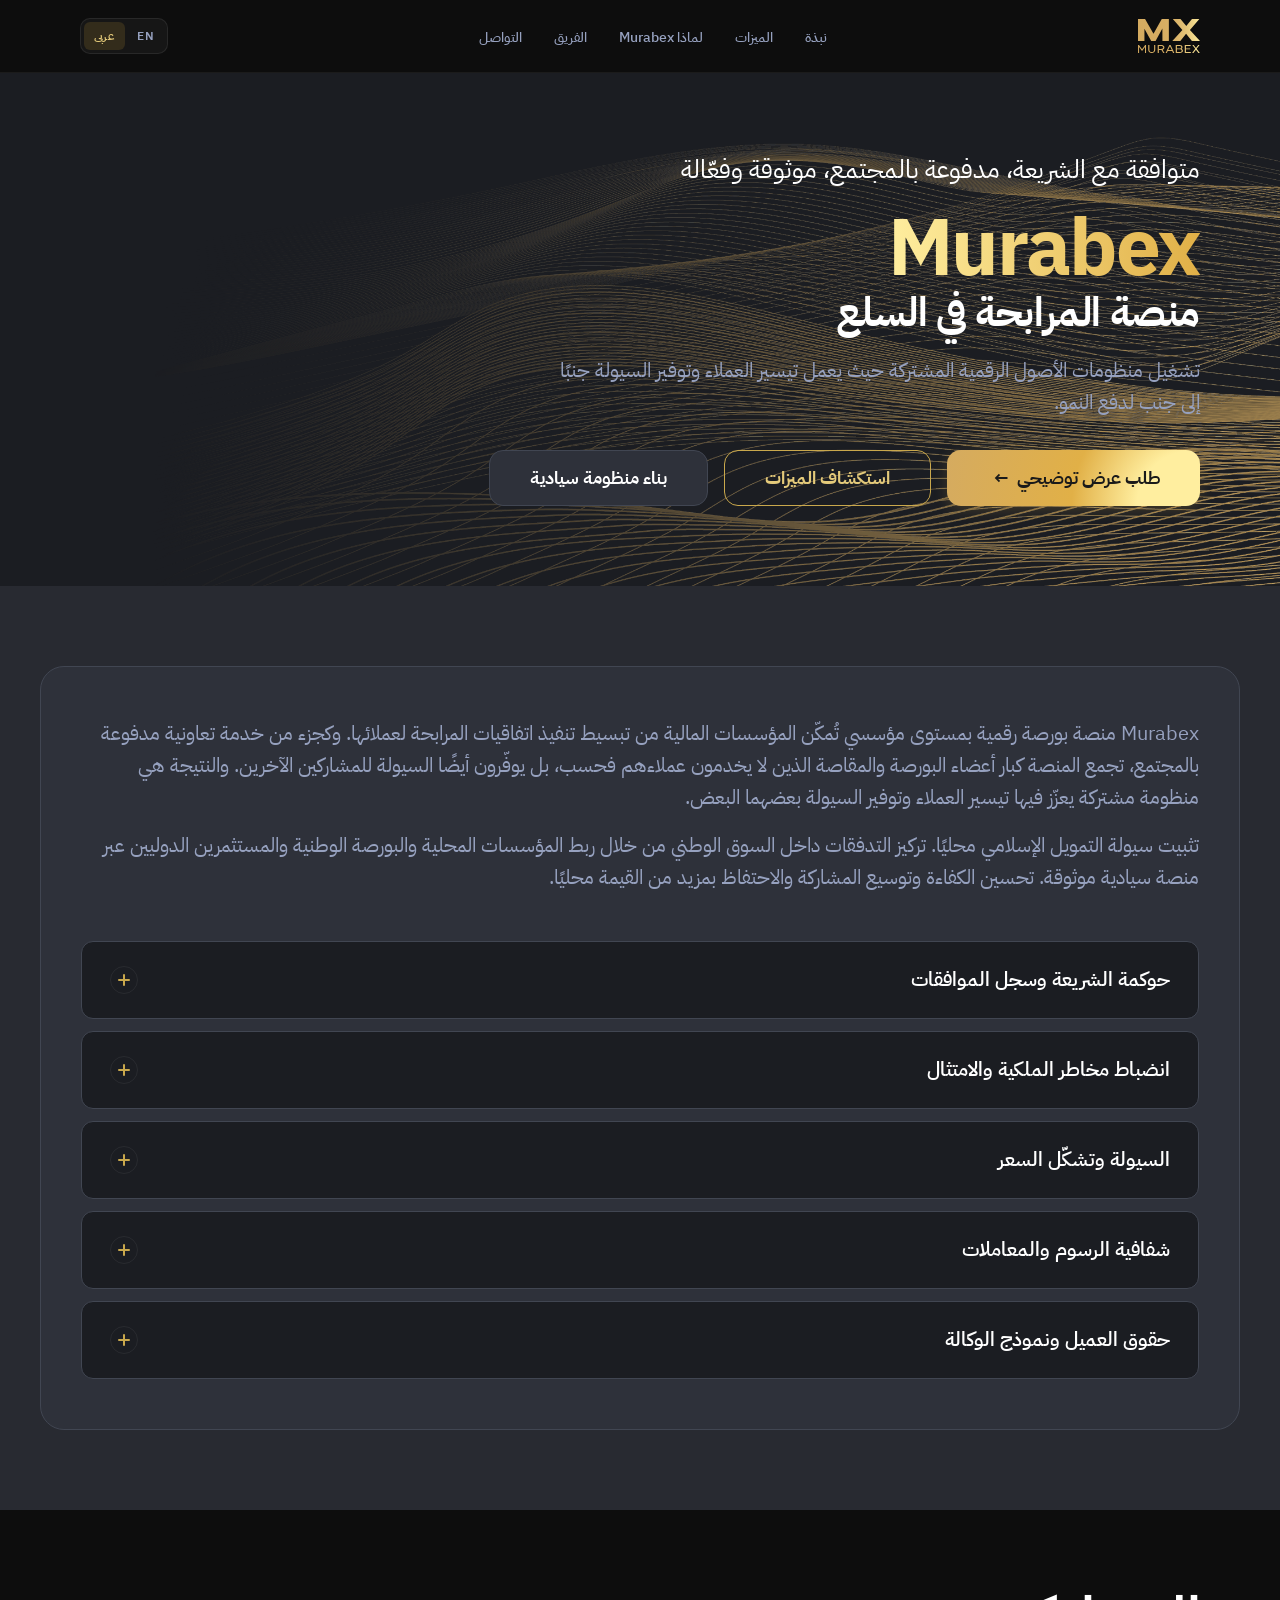
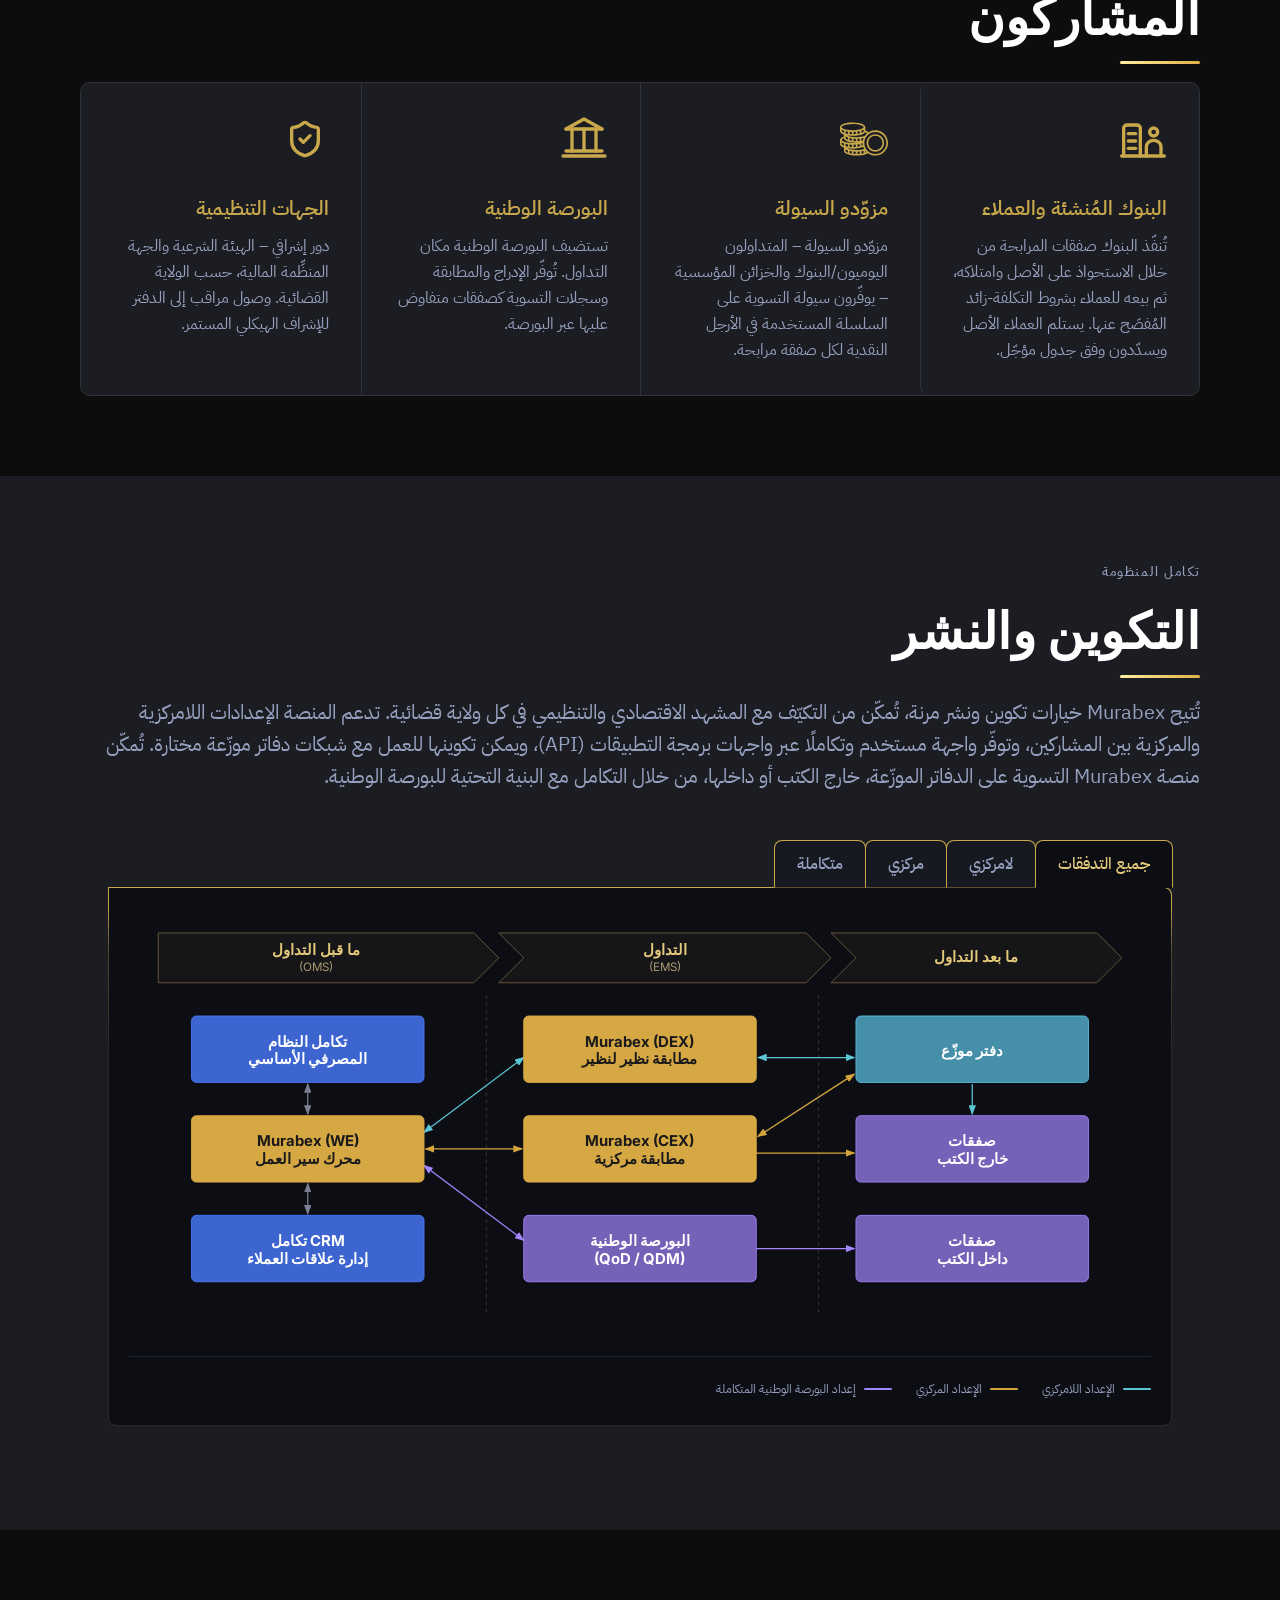
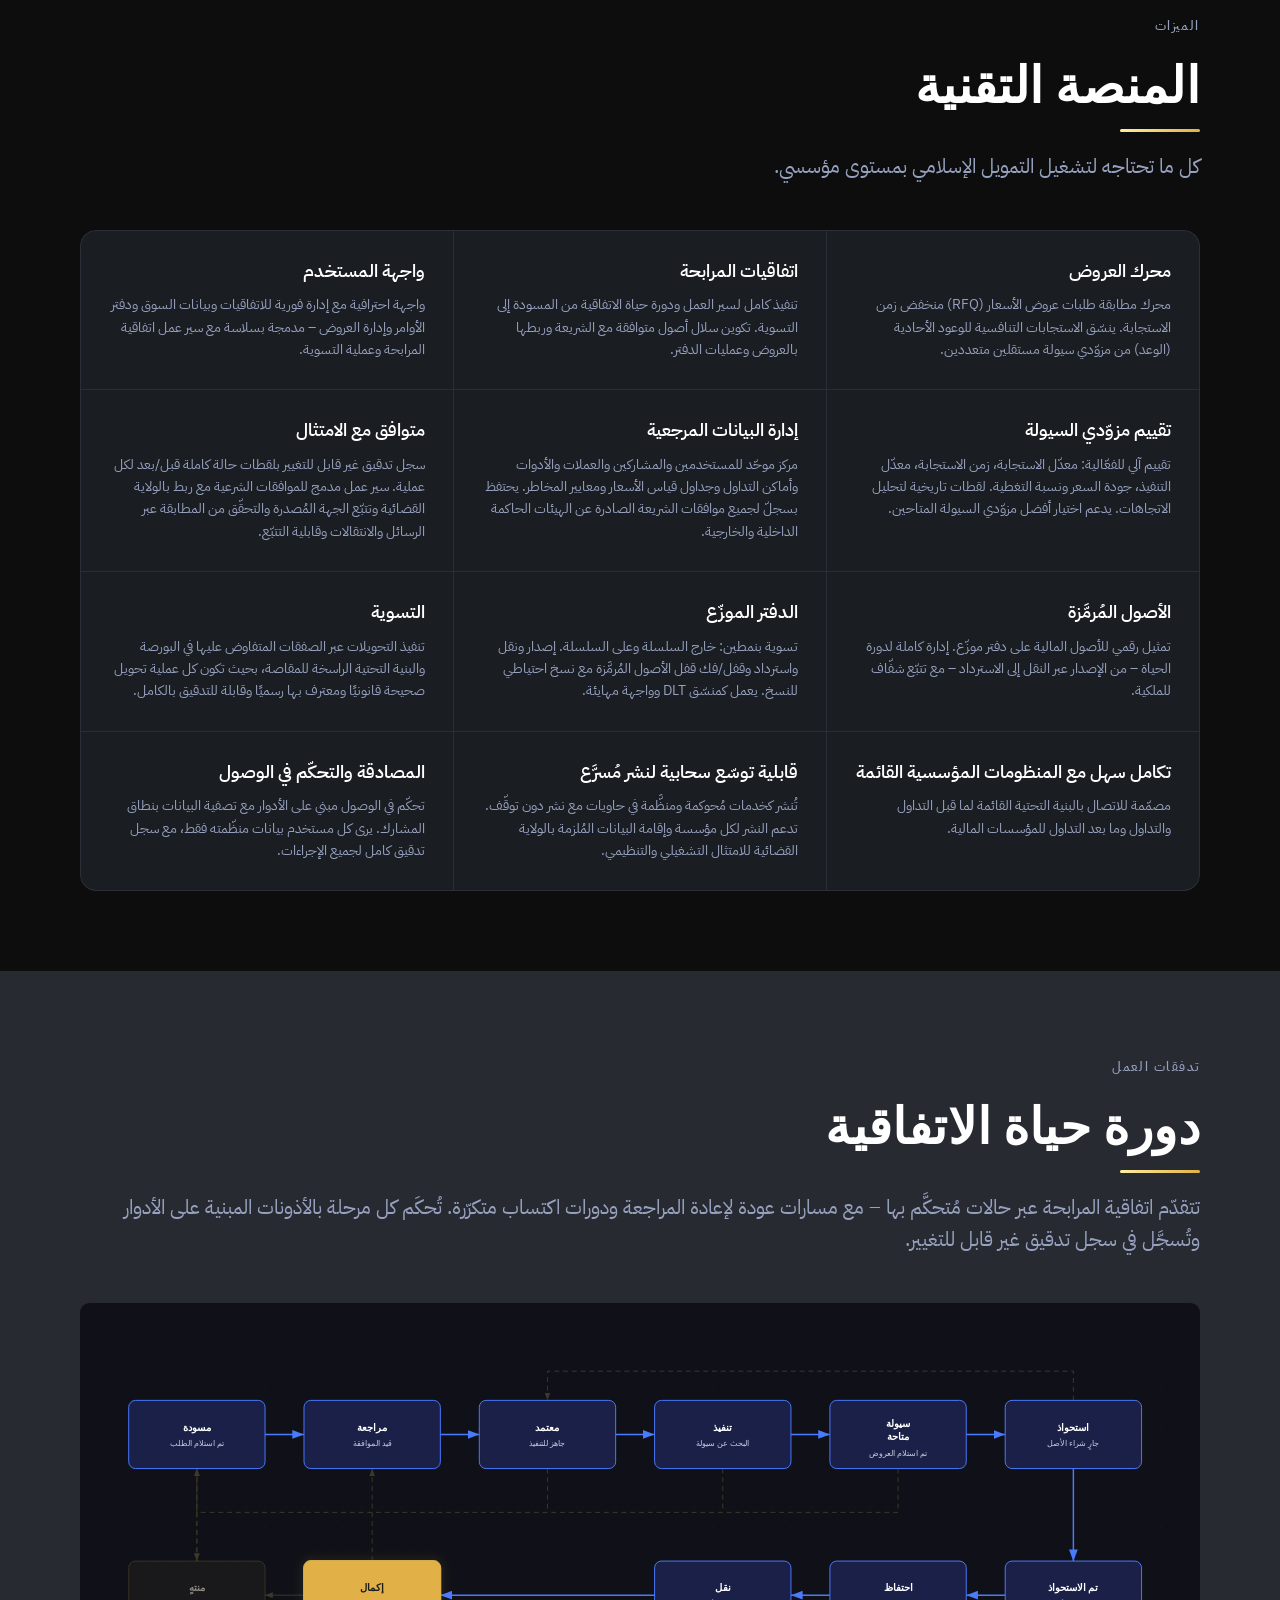
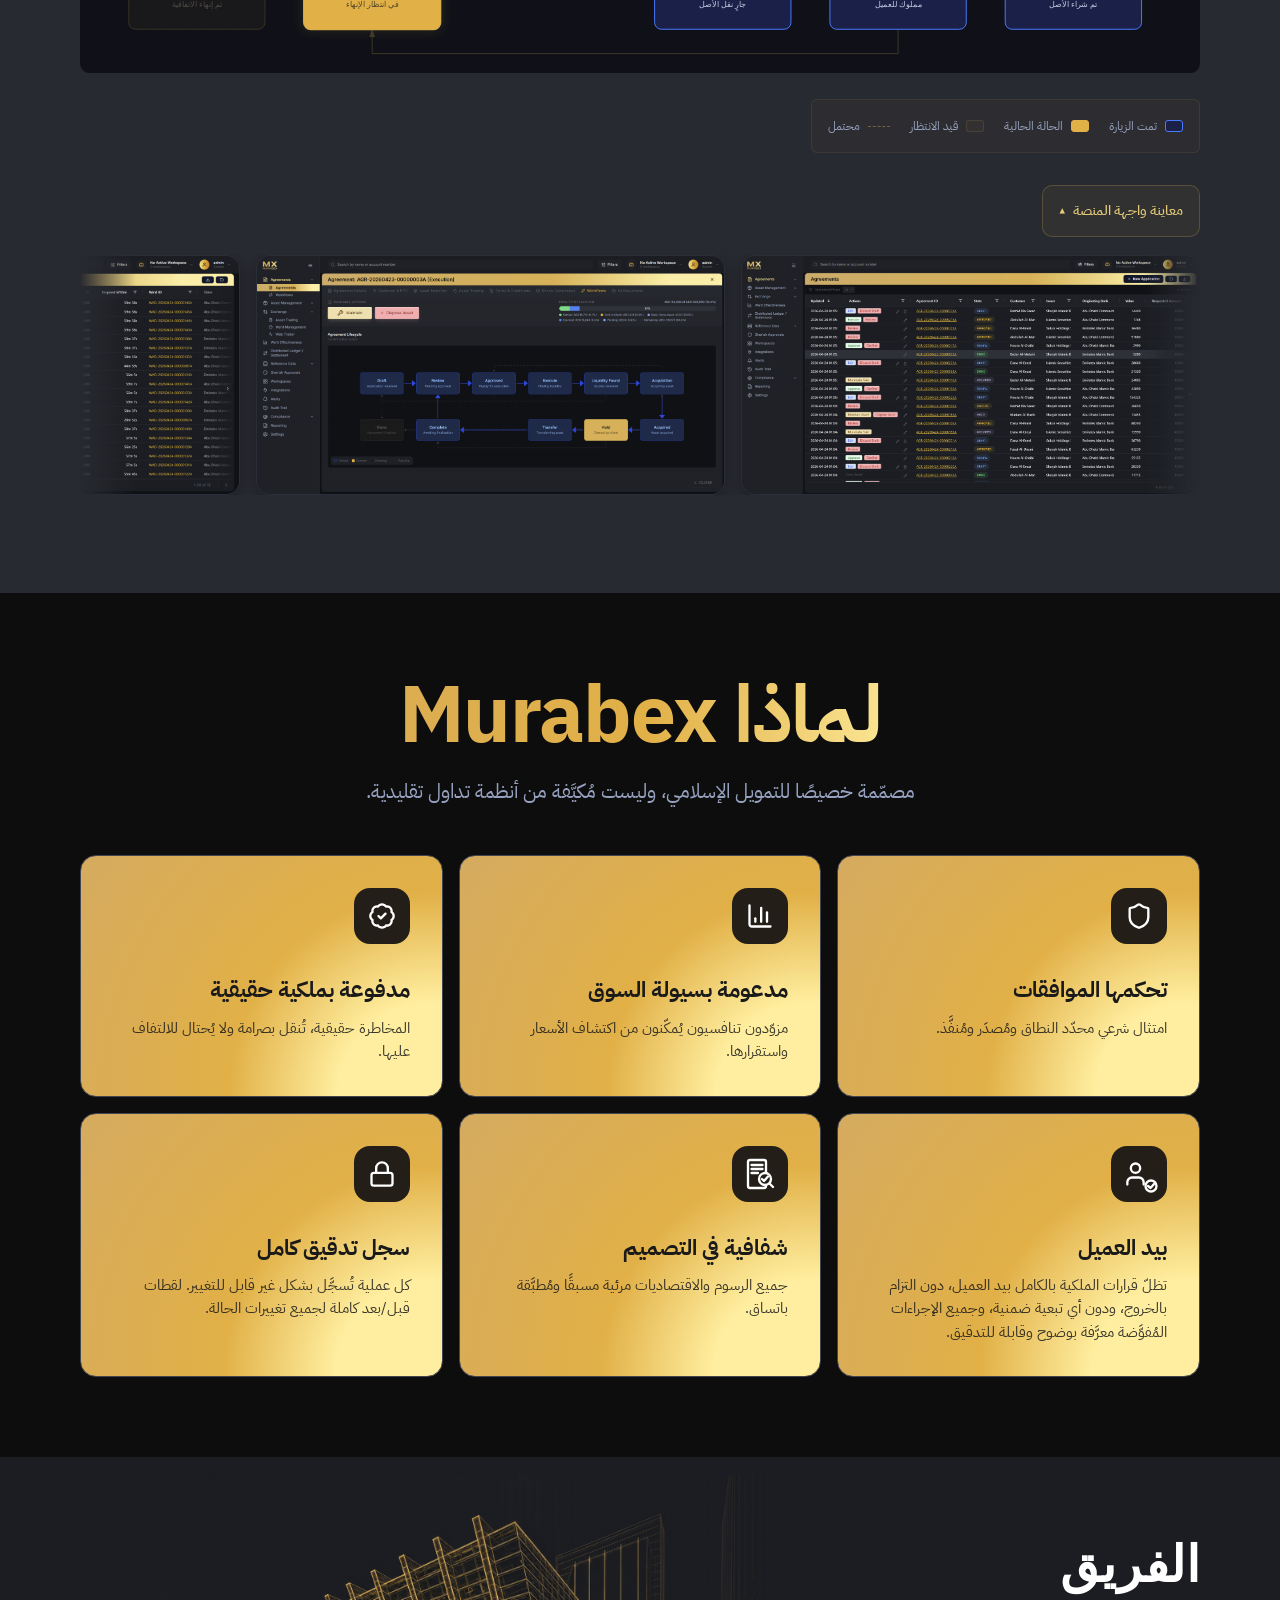
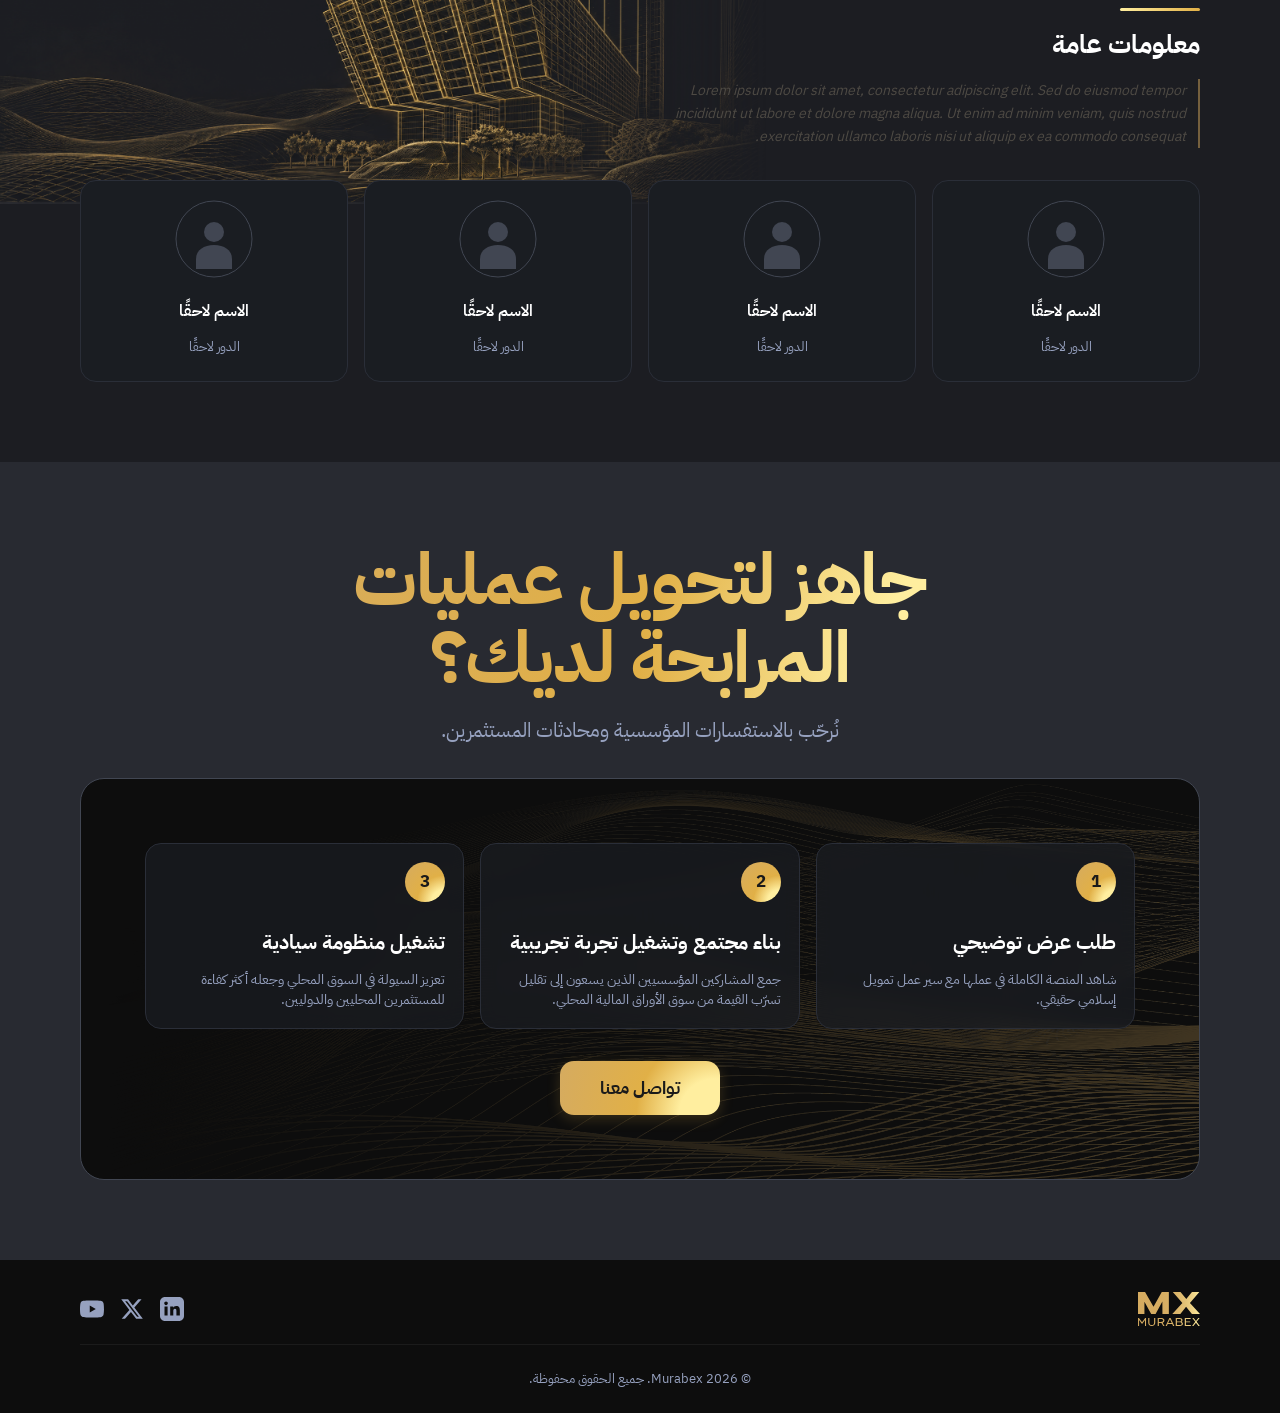
==== commit 2ff6a0e1: "Merge branch 'main' of https://github.com/exactpro/murabex-landing Social Media Links" ====
--- a/index.ar.html
+++ b/index.ar.html
@@ -558,7 +558,7 @@
                 <a href="https://x.com/murabex" aria-label="X" target="_blank" rel="noopener noreferrer">
                     <svg viewBox="0 0 24 24" fill="currentColor" aria-hidden="true" focusable="false"><path d="M18.244 2.25h3.308l-7.227 8.26 8.502 11.24H16.17l-5.214-6.817L4.99 21.75H1.68l7.73-8.835L1.254 2.25H8.08l4.713 6.231zm-1.161 17.52h1.833L7.084 4.126H5.117L17.083 19.77z"/></svg>
                 </a>
-                <a href="https://www.youtube.com/@murabex" aria-label="YouTube" target="_blank" rel="noopener noreferrer">
+                <a href="https://www.linkedin.com/company/murabex" aria-label="YouTube" target="_blank" rel="noopener noreferrer">
                     <svg viewBox="0 0 24 24" fill="currentColor" aria-hidden="true" focusable="false"><path d="M23.498 6.186c-.276-1.039-1.089-1.858-2.122-2.136C19.505 3.546 12 3.546 12 3.546s-7.505 0-9.377.504C1.591 4.328.778 5.147.502 6.186 0 8.07 0 12 0 12s0 3.93.502 5.814c.276 1.039 1.089 1.858 2.122 2.136 1.871.504 9.377.504 9.377.504s7.505 0 9.377-.504c1.032-.278 1.846-1.097 2.122-2.136C24 15.93 24 12 24 12s0-3.93-.502-5.814zM9.75 15.568V8.432L15.818 12 9.75 15.568z"/></svg>
                 </a>
             </div>
--- a/css/style.css
+++ b/css/style.css
@@ -1119,7 +1119,7 @@
    WHY MURABEX — gold cards with dark text
    ========================================================= */
 .why-section {
-    background: var(--bg-lifted);
+    background: var(--bg);
     text-align: center;
 }
 
@@ -1509,7 +1509,7 @@
     position: absolute;
     inset: 0;
     width: 100%;
-    height: 100%;
+    height: 110%;
     object-fit: cover;
     opacity: 0.3;
     z-index: 0;
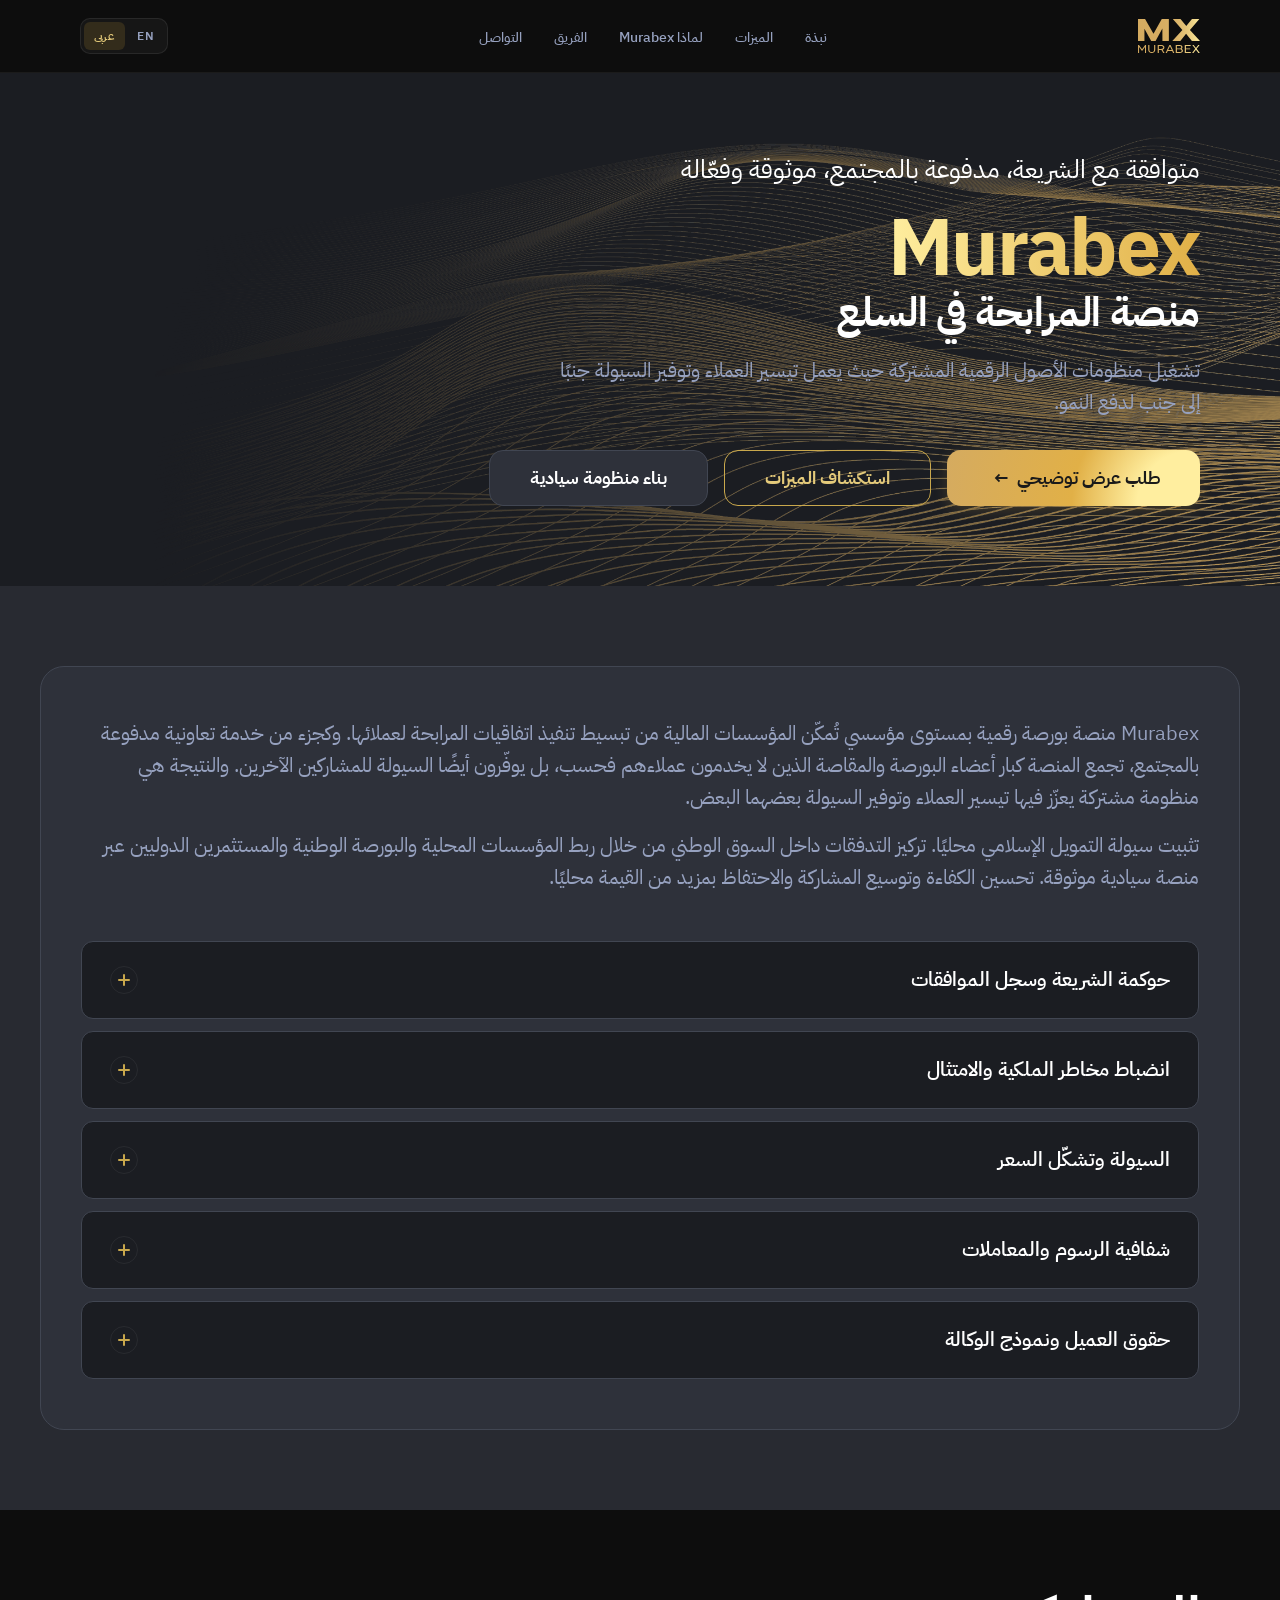
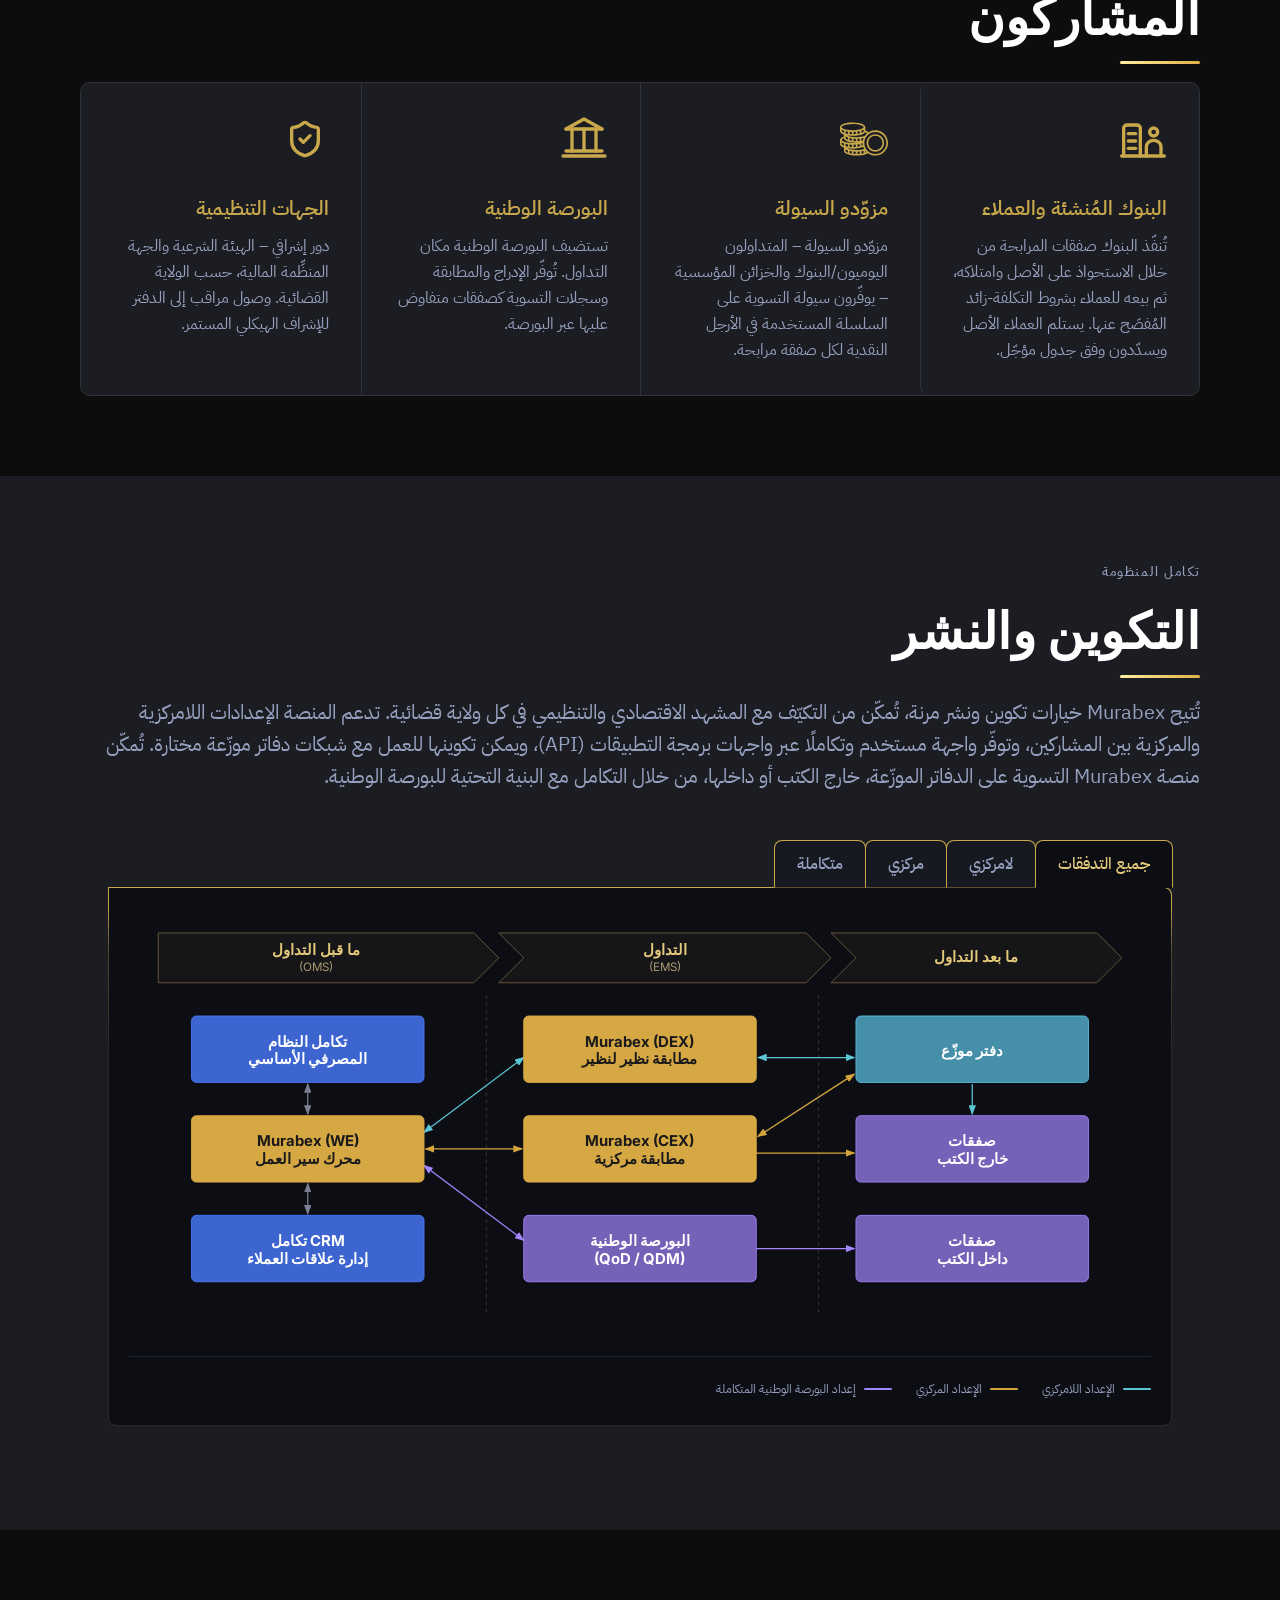
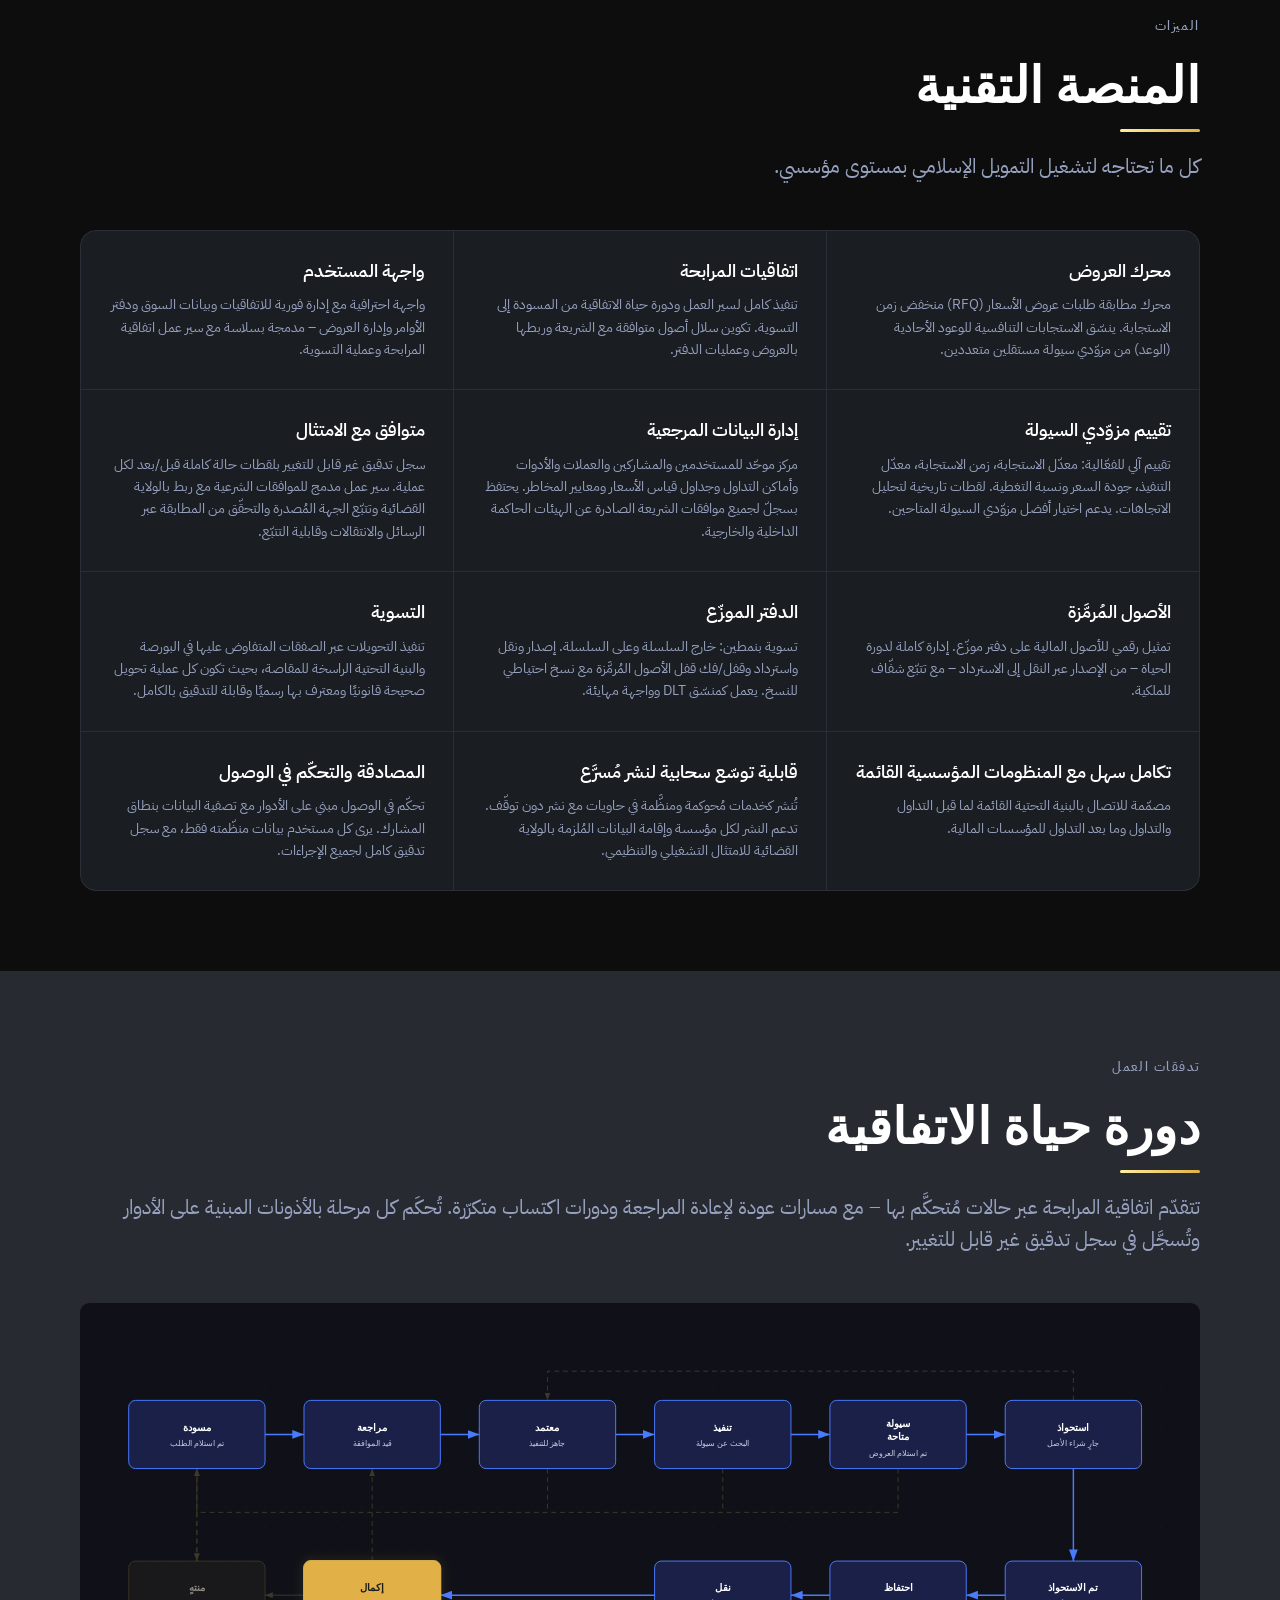
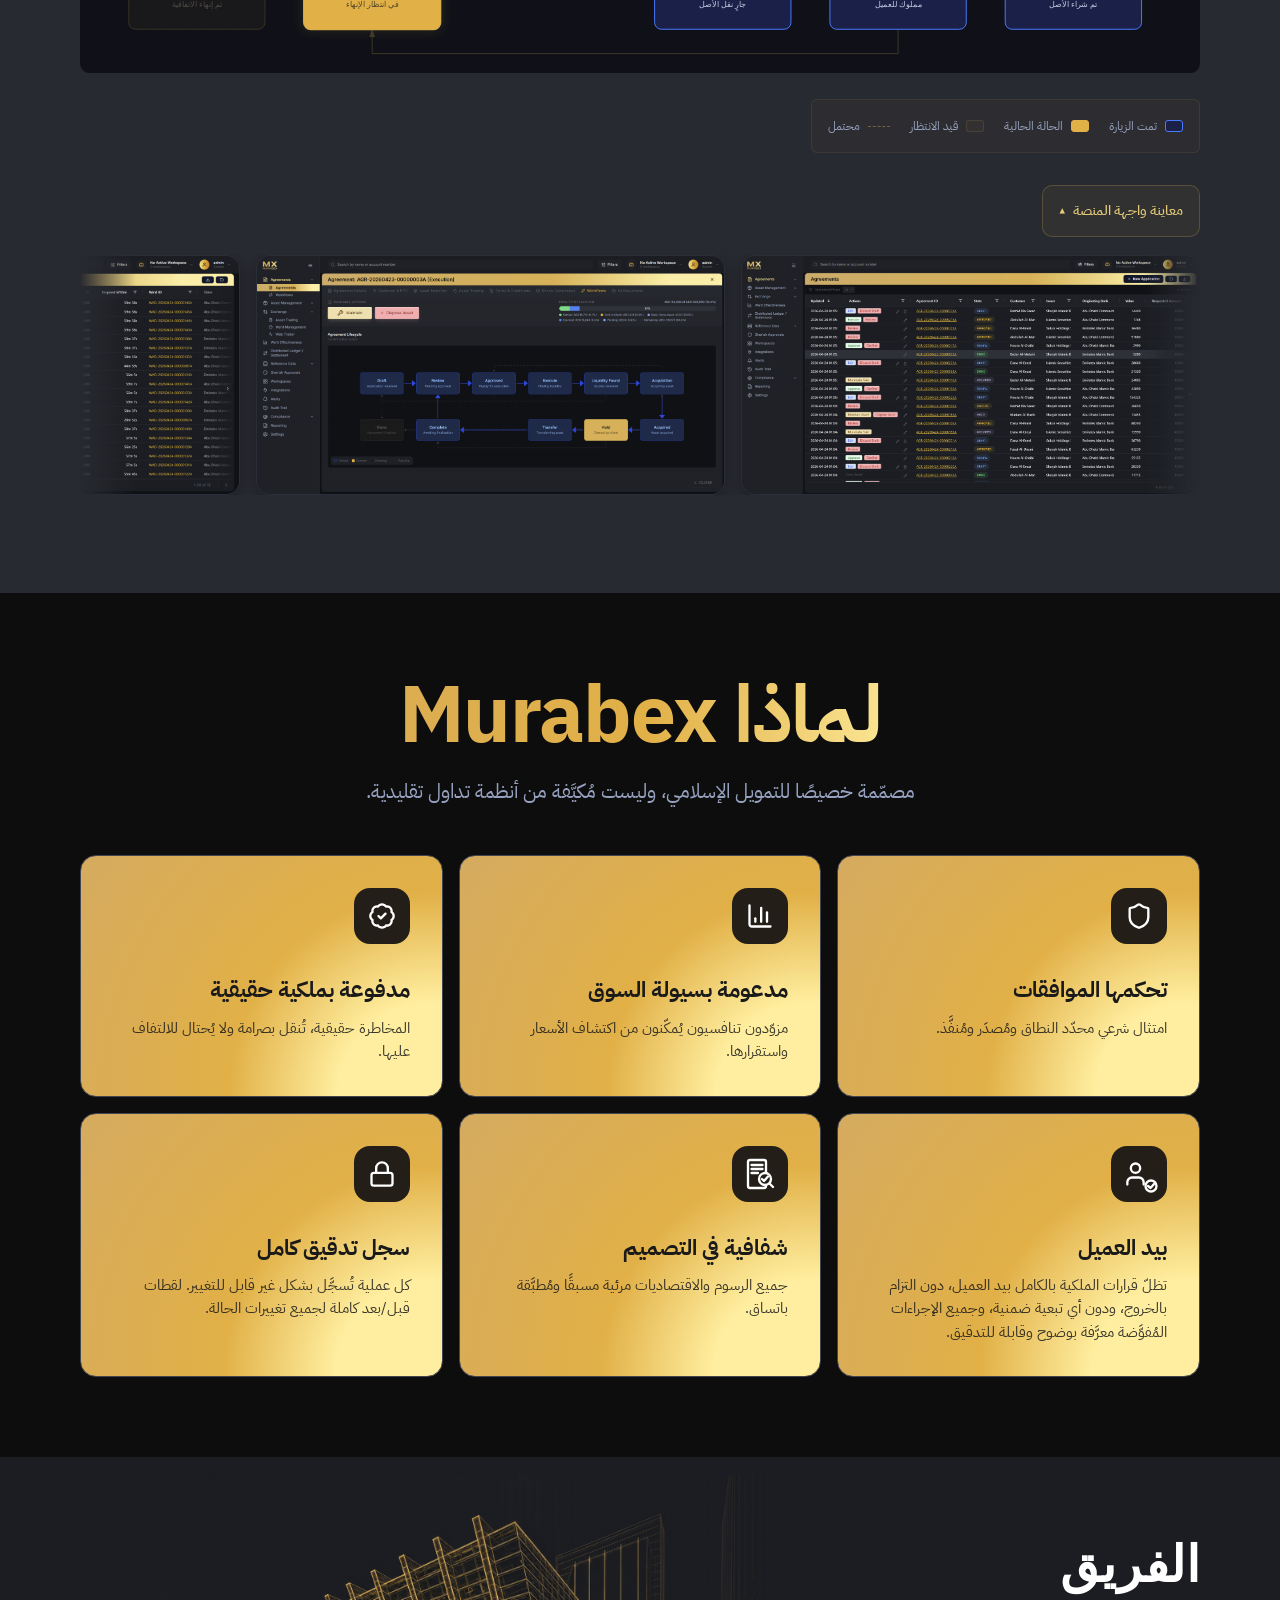
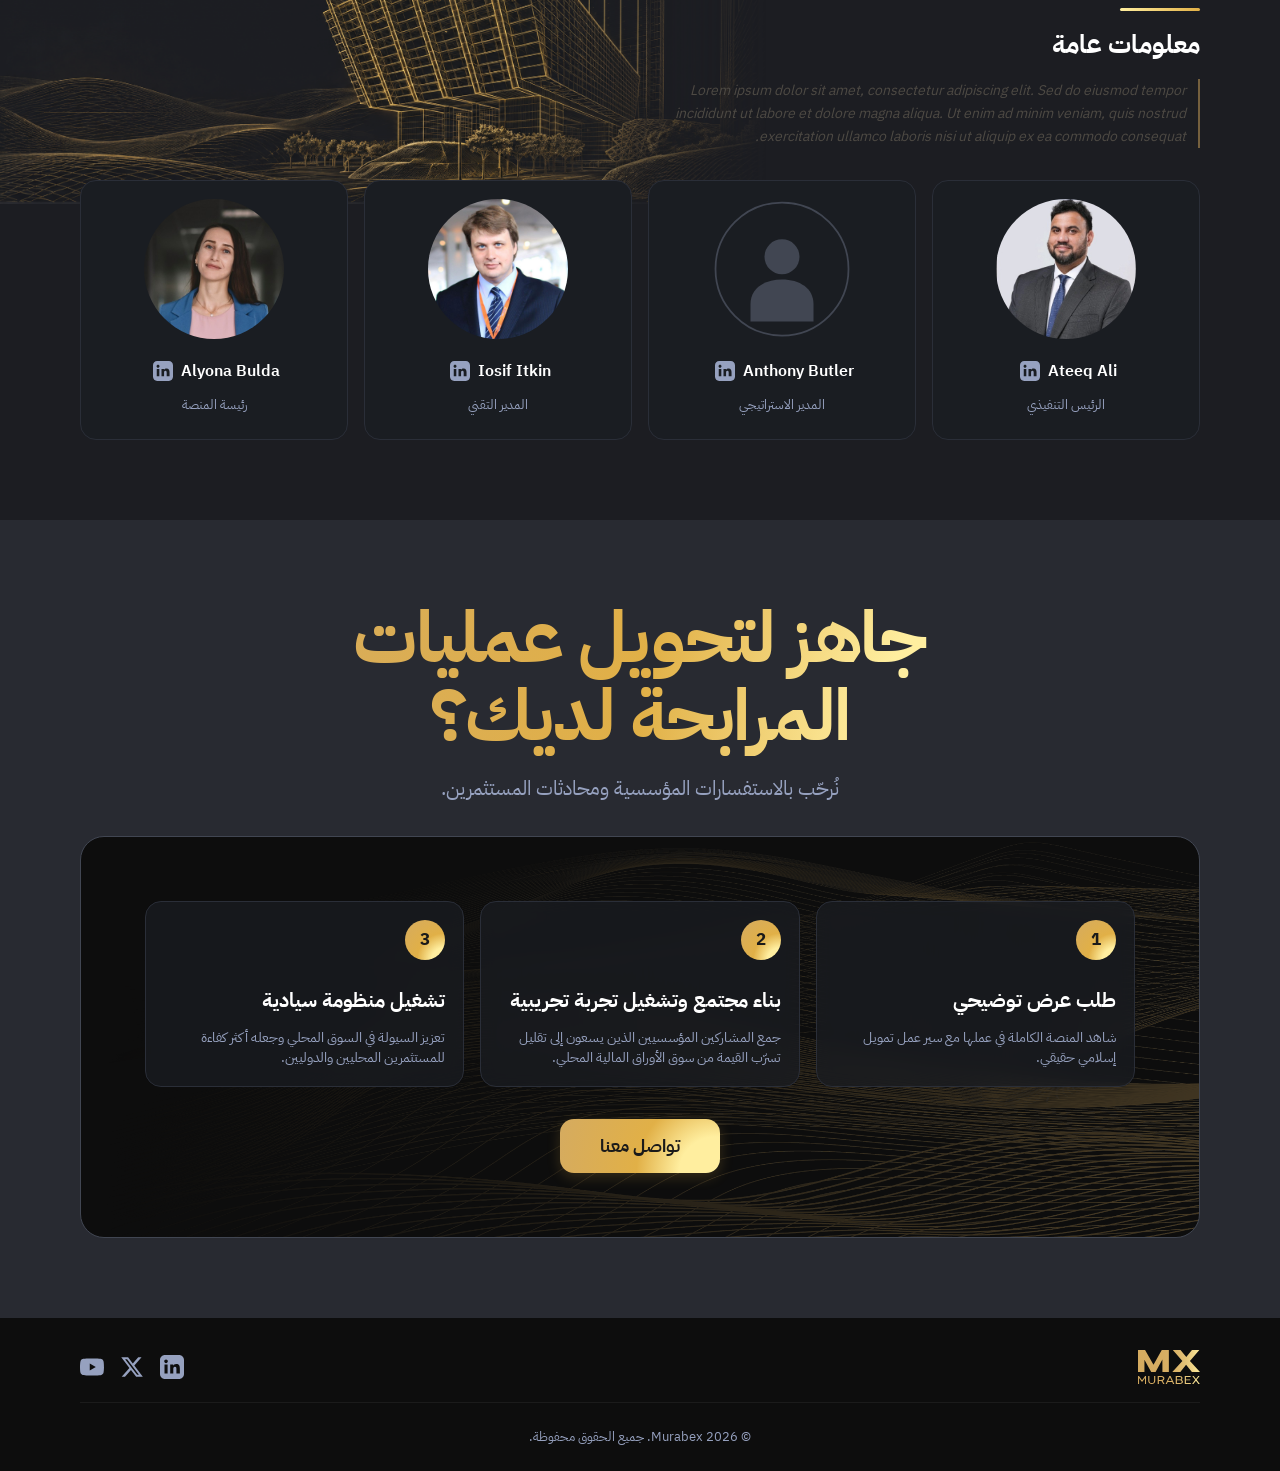
==== commit fecd5451: "team: photos, LinkedIn icons, modal LTR in AR - Add headshots for Ateeq Ali, Iosif Itkin, Alyona Bul" ====
--- a/index.ar.html
+++ b/index.ar.html
@@ -468,15 +468,11 @@
 
         <div class="team-grid">
             <div class="team-card">
-                <div class="team-avatar" aria-hidden="true">
-                    <svg viewBox="0 0 80 80" focusable="false">
-                        <circle cx="40" cy="40" r="38" fill="#1A1D22" stroke="#414652" stroke-width="1"/>
-                        <circle cx="40" cy="33" r="10" fill="#414652"/>
-                        <path d="M22 60 C22 51, 30 46, 40 46 C50 46, 58 51, 58 60 L58 70 L22 70 Z" fill="#414652"/>
-                    </svg>
-                </div>
-                <h4>الاسم لاحقًا</h4>
-                <p>الدور لاحقًا</p>
+                <div class="team-avatar">
+                    <img src="assets/images/team/ateeq-ali.png" alt="Ateeq Ali">
+                </div>
+                <h4>Ateeq Ali<a class="team-linkedin" href="https://www.linkedin.com/in/ateeq-ali/" aria-label="Ateeq Ali on LinkedIn" target="_blank" rel="noopener noreferrer"><svg viewBox="0 0 24 24" fill="currentColor" aria-hidden="true" focusable="false"><path d="M19 0H5C2.24 0 0 2.24 0 5v14c0 2.76 2.24 5 5 5h14c2.76 0 5-2.24 5-5V5c0-2.76-2.24-5-5-5zM7.59 18.4H4.5V9.5h3.09v8.9zM6.04 8.16c-.99 0-1.79-.81-1.79-1.8s.8-1.8 1.79-1.8c.99 0 1.79.81 1.79 1.8s-.8 1.8-1.79 1.8zM19.5 18.4h-3.09v-4.34c0-1.04-.02-2.37-1.45-2.37-1.45 0-1.67 1.13-1.67 2.3v4.41H10.2V9.5h2.97v1.22h.04c.41-.78 1.42-1.6 2.93-1.6 3.13 0 3.71 2.06 3.71 4.74v4.54z"/></svg></a></h4>
+                <p>الرئيس التنفيذي</p>
             </div>
             <div class="team-card">
                 <div class="team-avatar" aria-hidden="true">
@@ -486,30 +482,22 @@
                         <path d="M22 60 C22 51, 30 46, 40 46 C50 46, 58 51, 58 60 L58 70 L22 70 Z" fill="#414652"/>
                     </svg>
                 </div>
-                <h4>الاسم لاحقًا</h4>
-                <p>الدور لاحقًا</p>
+                <h4>Anthony Butler<a class="team-linkedin" href="https://www.linkedin.com/in/butleranthony/" aria-label="Anthony Butler on LinkedIn" target="_blank" rel="noopener noreferrer"><svg viewBox="0 0 24 24" fill="currentColor" aria-hidden="true" focusable="false"><path d="M19 0H5C2.24 0 0 2.24 0 5v14c0 2.76 2.24 5 5 5h14c2.76 0 5-2.24 5-5V5c0-2.76-2.24-5-5-5zM7.59 18.4H4.5V9.5h3.09v8.9zM6.04 8.16c-.99 0-1.79-.81-1.79-1.8s.8-1.8 1.79-1.8c.99 0 1.79.81 1.79 1.8s-.8 1.8-1.79 1.8zM19.5 18.4h-3.09v-4.34c0-1.04-.02-2.37-1.45-2.37-1.45 0-1.67 1.13-1.67 2.3v4.41H10.2V9.5h2.97v1.22h.04c.41-.78 1.42-1.6 2.93-1.6 3.13 0 3.71 2.06 3.71 4.74v4.54z"/></svg></a></h4>
+                <p>المدير الاستراتيجي</p>
             </div>
             <div class="team-card">
-                <div class="team-avatar" aria-hidden="true">
-                    <svg viewBox="0 0 80 80" focusable="false">
-                        <circle cx="40" cy="40" r="38" fill="#1A1D22" stroke="#414652" stroke-width="1"/>
-                        <circle cx="40" cy="33" r="10" fill="#414652"/>
-                        <path d="M22 60 C22 51, 30 46, 40 46 C50 46, 58 51, 58 60 L58 70 L22 70 Z" fill="#414652"/>
-                    </svg>
-                </div>
-                <h4>الاسم لاحقًا</h4>
-                <p>الدور لاحقًا</p>
+                <div class="team-avatar">
+                    <img src="assets/images/team/iosif-itkin.png" alt="Iosif Itkin">
+                </div>
+                <h4>Iosif Itkin<a class="team-linkedin" href="https://www.linkedin.com/in/iosifitkin/" aria-label="Iosif Itkin on LinkedIn" target="_blank" rel="noopener noreferrer"><svg viewBox="0 0 24 24" fill="currentColor" aria-hidden="true" focusable="false"><path d="M19 0H5C2.24 0 0 2.24 0 5v14c0 2.76 2.24 5 5 5h14c2.76 0 5-2.24 5-5V5c0-2.76-2.24-5-5-5zM7.59 18.4H4.5V9.5h3.09v8.9zM6.04 8.16c-.99 0-1.79-.81-1.79-1.8s.8-1.8 1.79-1.8c.99 0 1.79.81 1.79 1.8s-.8 1.8-1.79 1.8zM19.5 18.4h-3.09v-4.34c0-1.04-.02-2.37-1.45-2.37-1.45 0-1.67 1.13-1.67 2.3v4.41H10.2V9.5h2.97v1.22h.04c.41-.78 1.42-1.6 2.93-1.6 3.13 0 3.71 2.06 3.71 4.74v4.54z"/></svg></a></h4>
+                <p>المدير التقني</p>
             </div>
             <div class="team-card">
-                <div class="team-avatar" aria-hidden="true">
-                    <svg viewBox="0 0 80 80" focusable="false">
-                        <circle cx="40" cy="40" r="38" fill="#1A1D22" stroke="#414652" stroke-width="1"/>
-                        <circle cx="40" cy="33" r="10" fill="#414652"/>
-                        <path d="M22 60 C22 51, 30 46, 40 46 C50 46, 58 51, 58 60 L58 70 L22 70 Z" fill="#414652"/>
-                    </svg>
-                </div>
-                <h4>الاسم لاحقًا</h4>
-                <p>الدور لاحقًا</p>
+                <div class="team-avatar">
+                    <img src="assets/images/team/alyona-bulda.png" alt="Alyona Bulda">
+                </div>
+                <h4>Alyona Bulda<a class="team-linkedin" href="https://www.linkedin.com/in/alyona-bulda/" aria-label="Alyona Bulda on LinkedIn" target="_blank" rel="noopener noreferrer"><svg viewBox="0 0 24 24" fill="currentColor" aria-hidden="true" focusable="false"><path d="M19 0H5C2.24 0 0 2.24 0 5v14c0 2.76 2.24 5 5 5h14c2.76 0 5-2.24 5-5V5c0-2.76-2.24-5-5-5zM7.59 18.4H4.5V9.5h3.09v8.9zM6.04 8.16c-.99 0-1.79-.81-1.79-1.8s.8-1.8 1.79-1.8c.99 0 1.79.81 1.79 1.8s-.8 1.8-1.79 1.8zM19.5 18.4h-3.09v-4.34c0-1.04-.02-2.37-1.45-2.37-1.45 0-1.67 1.13-1.67 2.3v4.41H10.2V9.5h2.97v1.22h.04c.41-.78 1.42-1.6 2.93-1.6 3.13 0 3.71 2.06 3.71 4.74v4.54z"/></svg></a></h4>
+                <p>رئيسة المنصة</p>
             </div>
         </div>
     </div>
@@ -558,7 +546,7 @@
                 <a href="https://x.com/murabex" aria-label="X" target="_blank" rel="noopener noreferrer">
                     <svg viewBox="0 0 24 24" fill="currentColor" aria-hidden="true" focusable="false"><path d="M18.244 2.25h3.308l-7.227 8.26 8.502 11.24H16.17l-5.214-6.817L4.99 21.75H1.68l7.73-8.835L1.254 2.25H8.08l4.713 6.231zm-1.161 17.52h1.833L7.084 4.126H5.117L17.083 19.77z"/></svg>
                 </a>
-                <a href="https://www.linkedin.com/company/murabex" aria-label="YouTube" target="_blank" rel="noopener noreferrer">
+                <a href="https://www.youtube.com/@murabex" aria-label="YouTube" target="_blank" rel="noopener noreferrer">
                     <svg viewBox="0 0 24 24" fill="currentColor" aria-hidden="true" focusable="false"><path d="M23.498 6.186c-.276-1.039-1.089-1.858-2.122-2.136C19.505 3.546 12 3.546 12 3.546s-7.505 0-9.377.504C1.591 4.328.778 5.147.502 6.186 0 8.07 0 12 0 12s0 3.93.502 5.814c.276 1.039 1.089 1.858 2.122 2.136 1.871.504 9.377.504 9.377.504s7.505 0 9.377-.504c1.032-.278 1.846-1.097 2.122-2.136C24 15.93 24 12 24 12s0-3.93-.502-5.814zM9.75 15.568V8.432L15.818 12 9.75 15.568z"/></svg>
                 </a>
             </div>
@@ -572,10 +560,10 @@
 <!-- CONTACT MODAL -->
 <div class="modal" id="contact-modal" aria-hidden="true" role="dialog" aria-labelledby="contact-modal-title">
     <div class="modal-backdrop" data-modal-close></div>
-    <div class="modal-dialog" role="document">
+    <div class="modal-dialog" role="document" dir="ltr">
         <button type="button" class="modal-close" aria-label="Close" data-modal-close>&times;</button>
-        <h3 class="modal-title" id="contact-modal-title">تواصل معنا</h3>
-        <p class="modal-sub">أخبرنا قليلًا عن نفسك — سيتواصل فريقنا معك قريبًا.</p>
+        <h3 class="modal-title" id="contact-modal-title">Get in touch</h3>
+        <p class="modal-sub">Tell us a bit about yourself &ndash; our team will reach out shortly.</p>
         <!-- Nutshell Form -->
         <div id="nutshell-form-1CAaDV"></div>
         <script>
--- a/css/style.css
+++ b/css/style.css
@@ -1399,28 +1399,59 @@
 }
 
 .team-avatar {
-    width: 80px;
-    height: 80px;
+    width: 140px;
+    height: 140px;
     margin: 0 auto var(--s-2);
-}
-
-.team-avatar svg {
+    border-radius: 50%;
+    overflow: hidden;
+}
+
+.team-avatar svg,
+.team-avatar img {
     width: 100%;
     height: 100%;
     display: block;
 }
 
+.team-avatar img {
+    object-fit: cover;
+    object-position: center 25%;
+}
+
 .team-card h4 {
+    display: flex;
+    align-items: center;
+    justify-content: center;
+    gap: 4px;
     font-size: 16px;
     font-weight: 600;
     color: var(--text);
-    margin-bottom: 4px;
+    margin: 0 0 2px;
 }
 
 .team-card p {
     font-size: 13px;
     color: var(--text-muted);
     margin: 0;
+}
+
+.team-linkedin {
+    display: inline-flex;
+    align-items: center;
+    justify-content: center;
+    padding: 4px;
+    color: var(--text-muted);
+    transition: color .2s ease;
+}
+
+.team-linkedin svg {
+    width: 20px;
+    height: 20px;
+    display: block;
+}
+
+.team-linkedin:hover {
+    color: var(--gold);
 }
 
 @media (max-width: 900px) {
@@ -2237,6 +2268,12 @@
     left: 16px;
 }
 
+/* When the modal dialog opts out of RTL (dir="ltr"), keep the close button on the right. */
+[dir="rtl"] .modal-dialog[dir="ltr"] .modal-close {
+    right: 16px;
+    left: auto;
+}
+
 /* Hero CTA arrow: flip the chevron so it points toward the inline-end. */
 [dir="rtl"] .btn-gold.with-arrow::after,
 [dir="rtl"] .with-arrow::after {
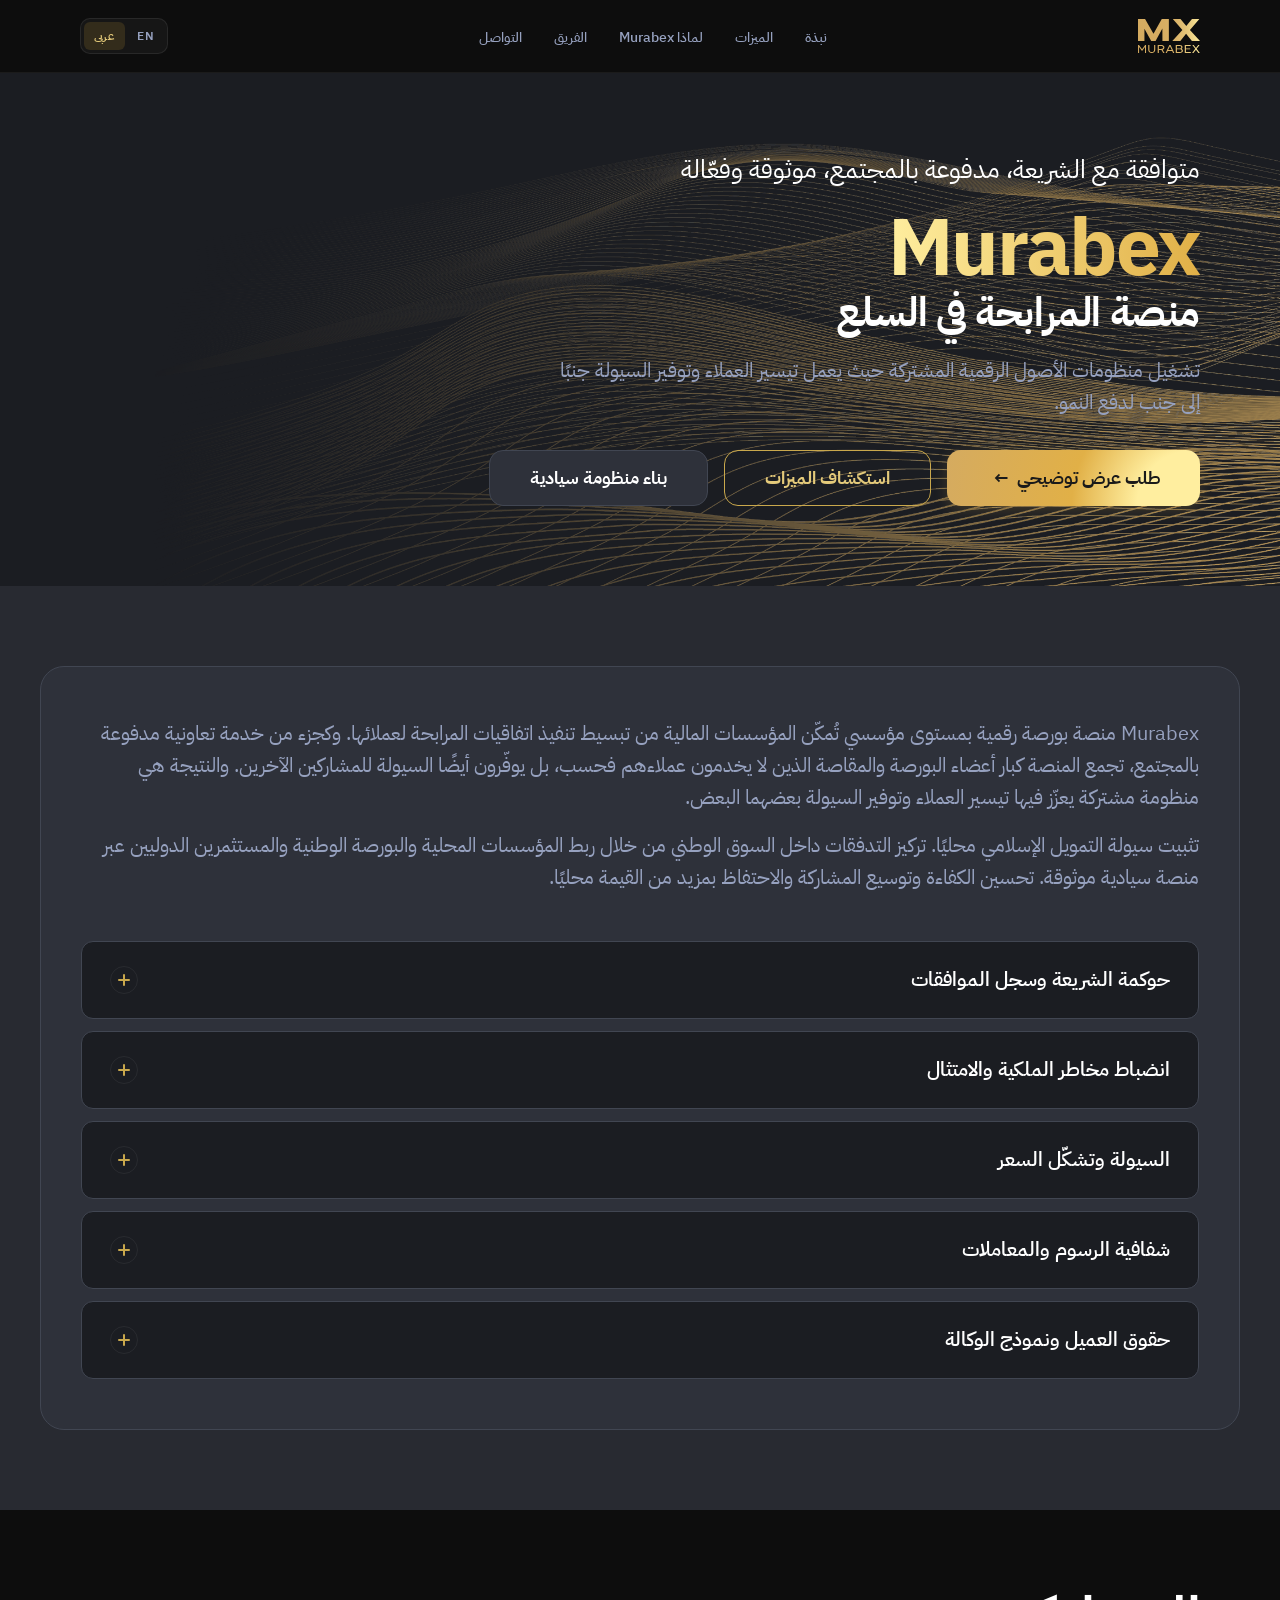
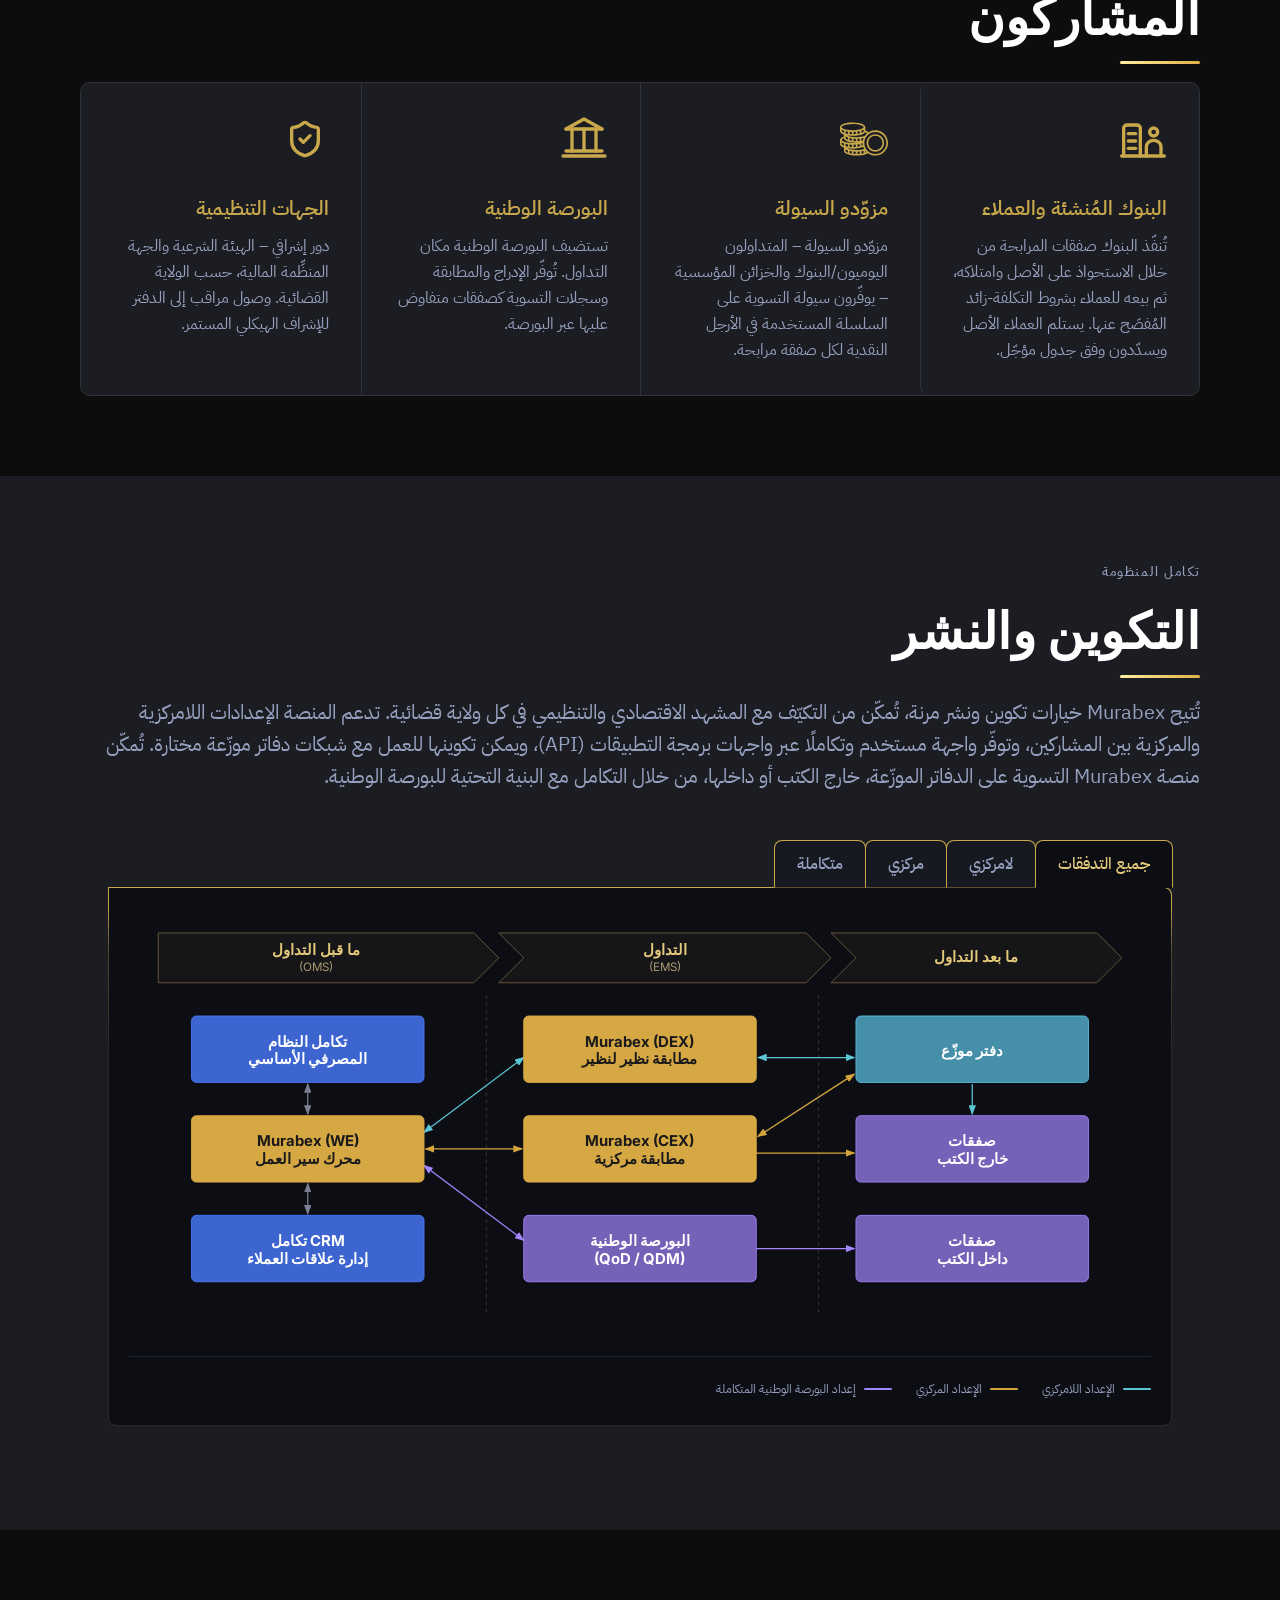
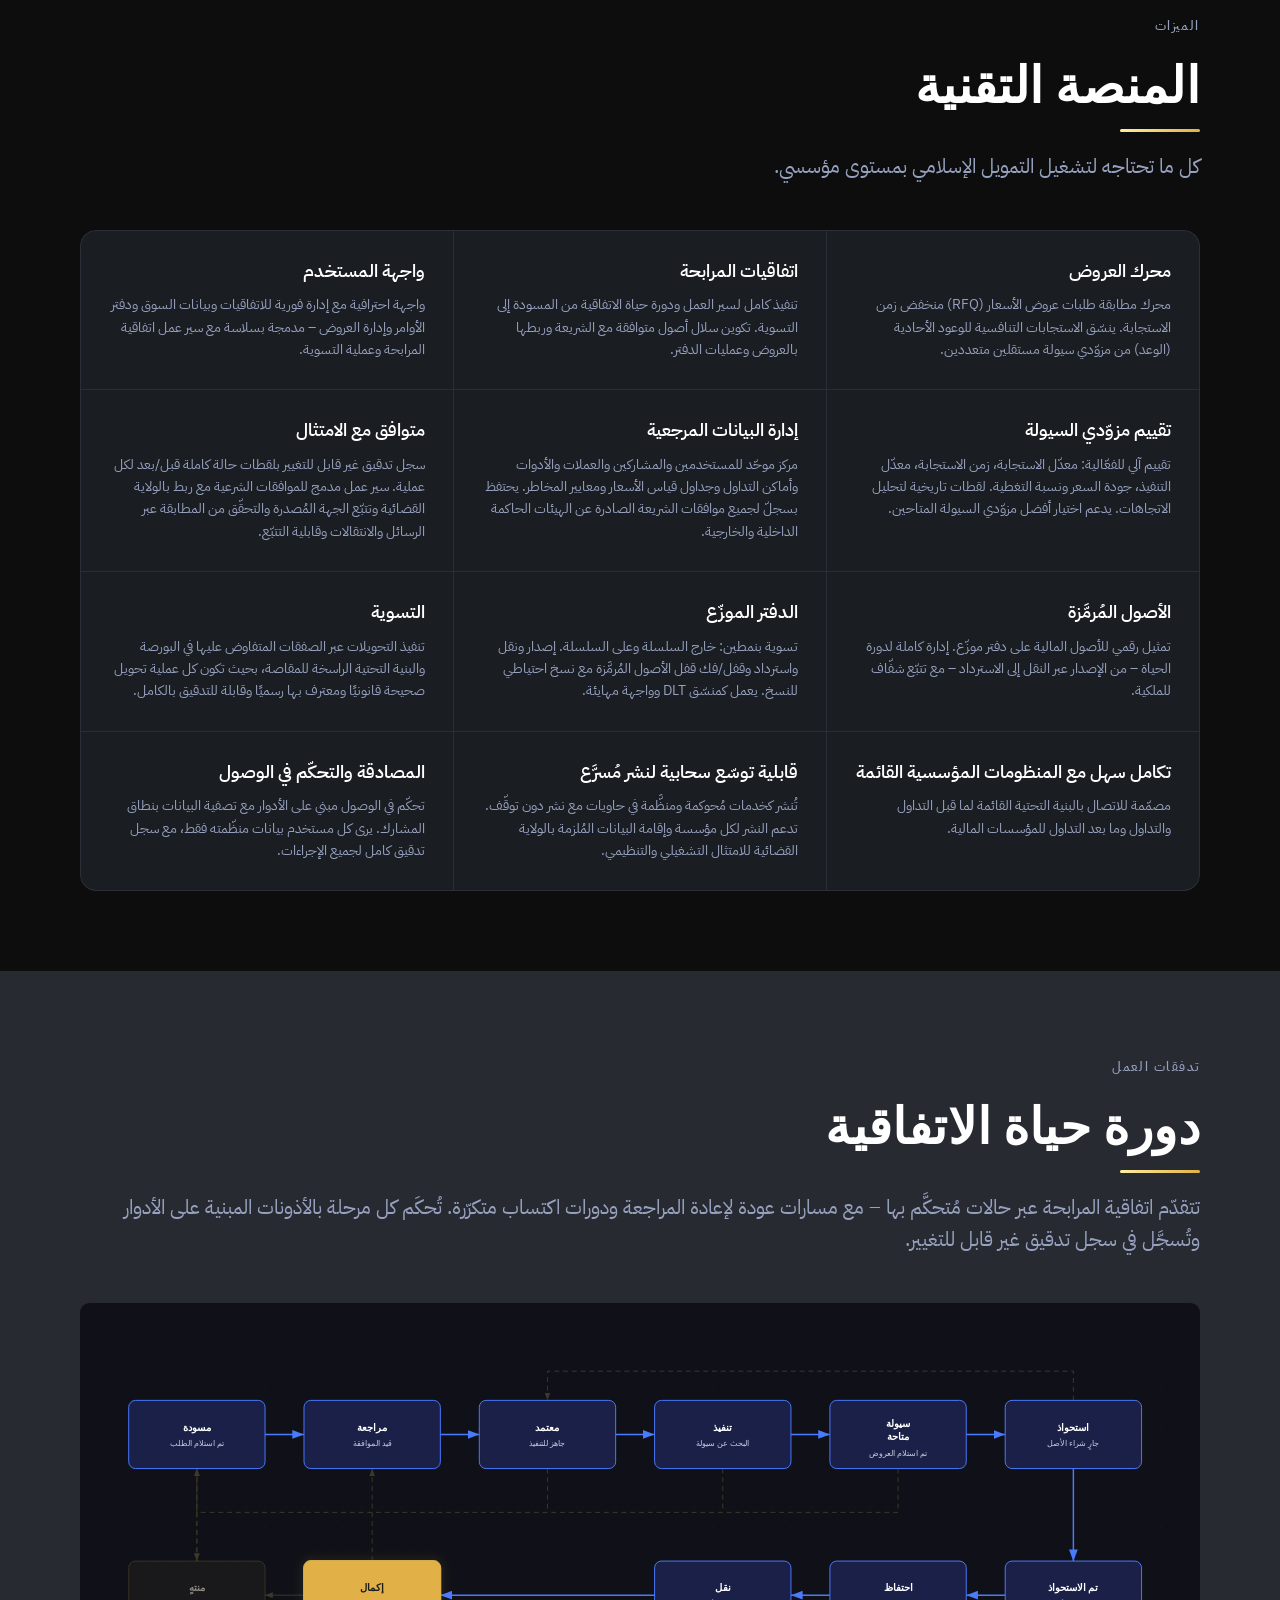
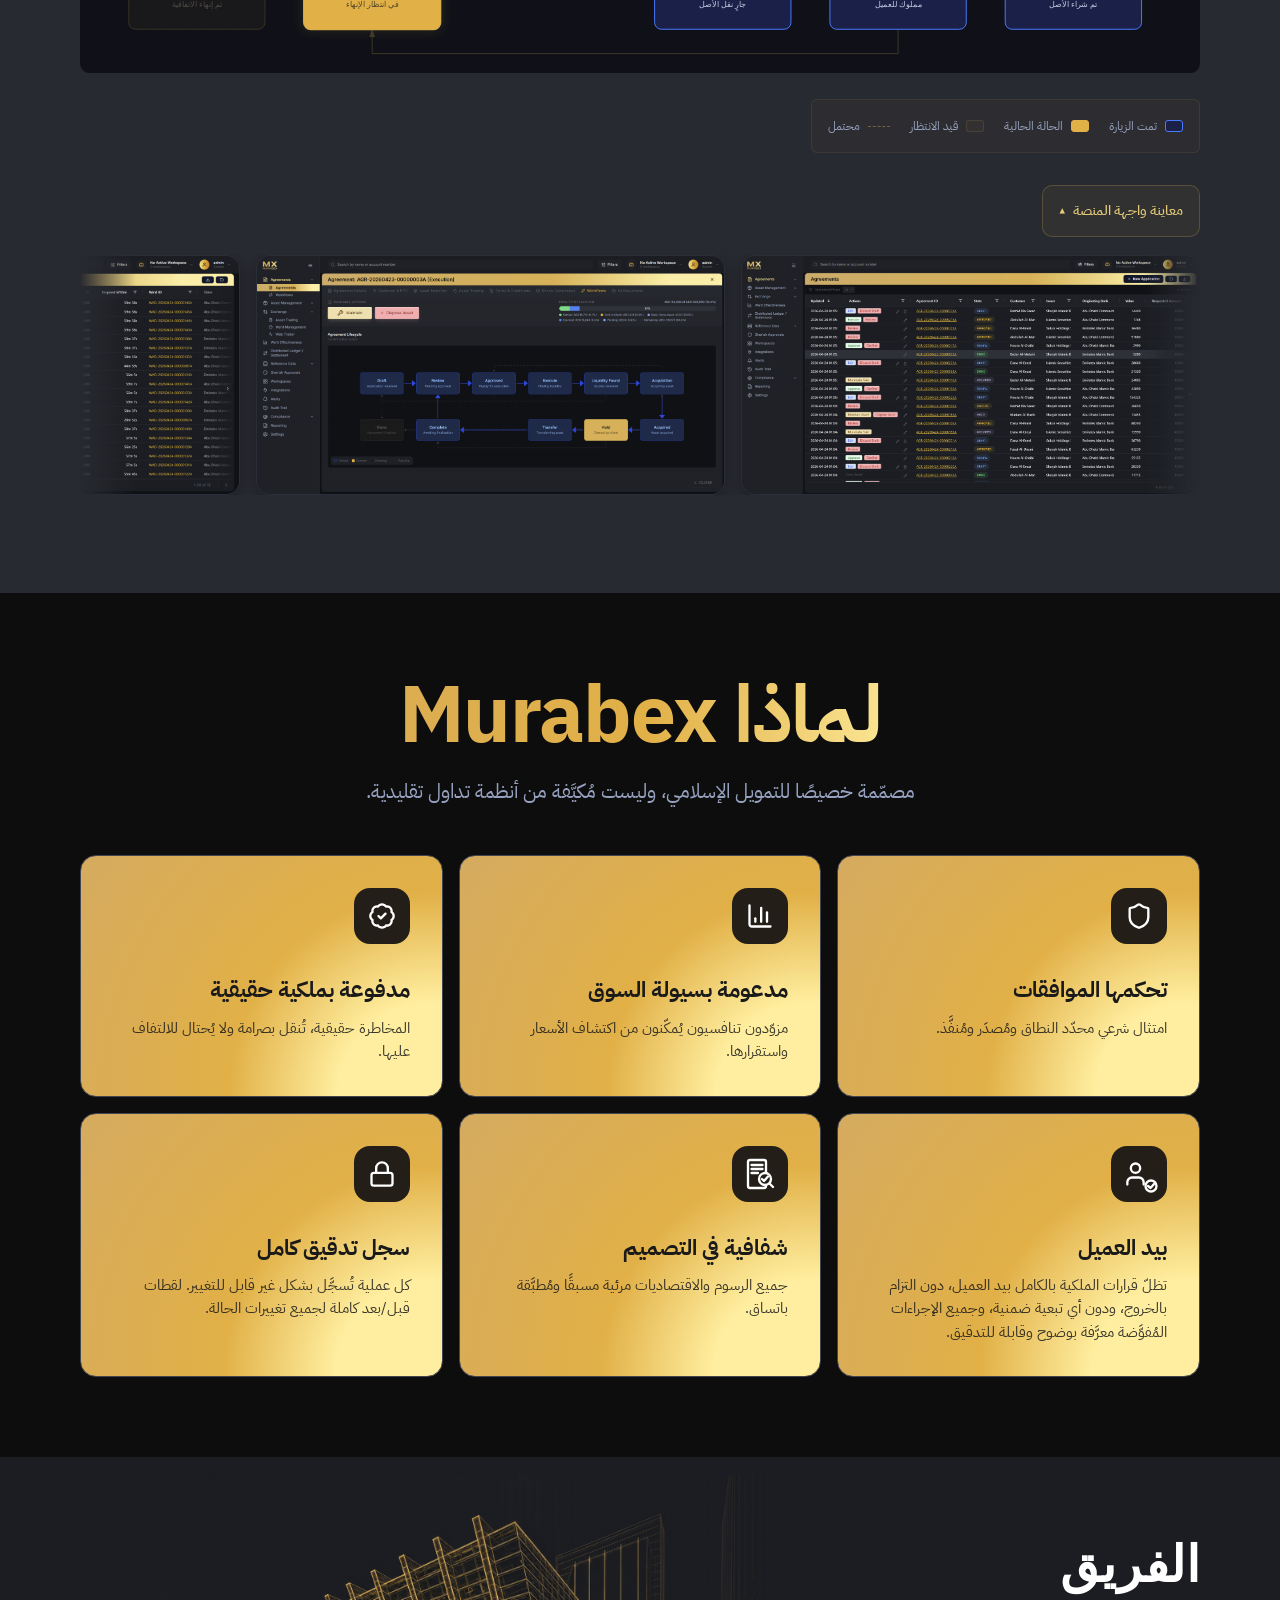
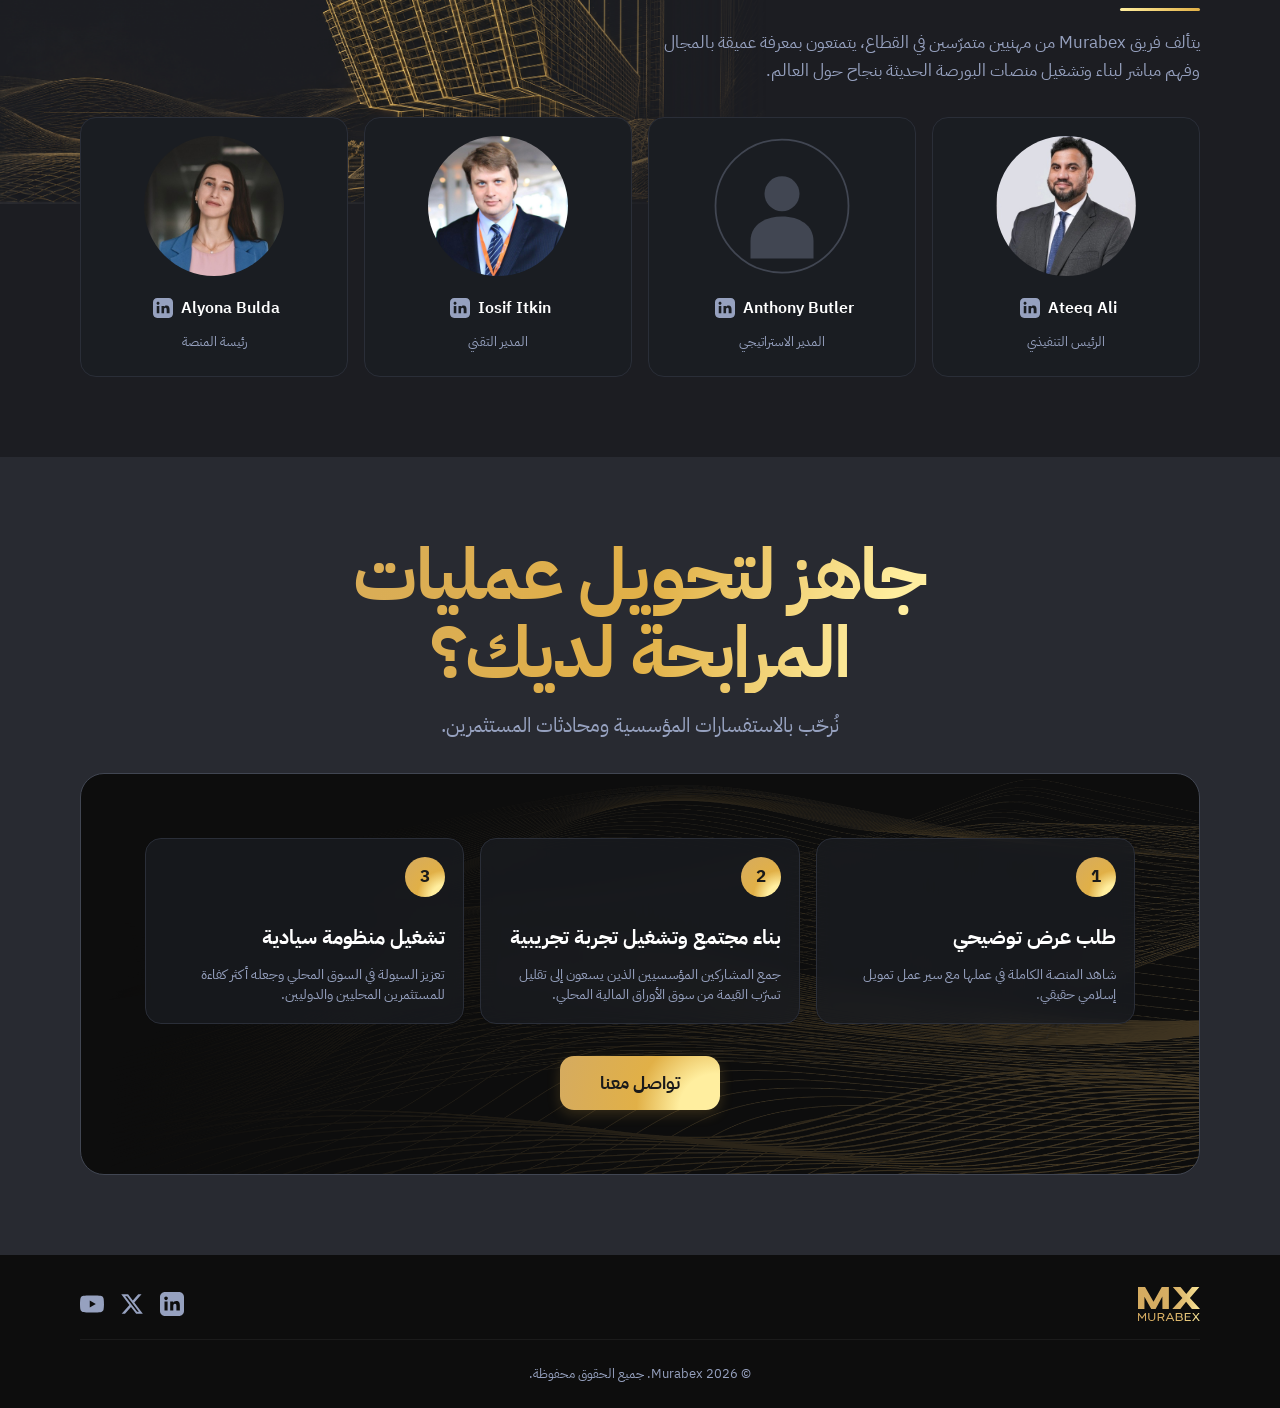
==== commit 8a03a9e0: "translate team intro text to Arabic" ====
--- a/index.ar.html
+++ b/index.ar.html
@@ -461,8 +461,7 @@
 
         <div class="team-intro">
             <div class="team-intro-text">
-                <h3>معلومات عامة</h3>
-                <p class="team-placeholder">Lorem ipsum dolor sit amet, consectetur adipiscing elit. Sed do eiusmod tempor incididunt ut labore et dolore magna aliqua. Ut enim ad minim veniam, quis nostrud exercitation ullamco laboris nisi ut aliquip ex ea commodo consequat.</p>
+                <p>يتألف فريق Murabex من مهنيين متمرّسين في القطاع، يتمتعون بمعرفة عميقة بالمجال وفهم مباشر لبناء وتشغيل منصات البورصة الحديثة بنجاح حول العالم.</p>
             </div>
         </div>
 
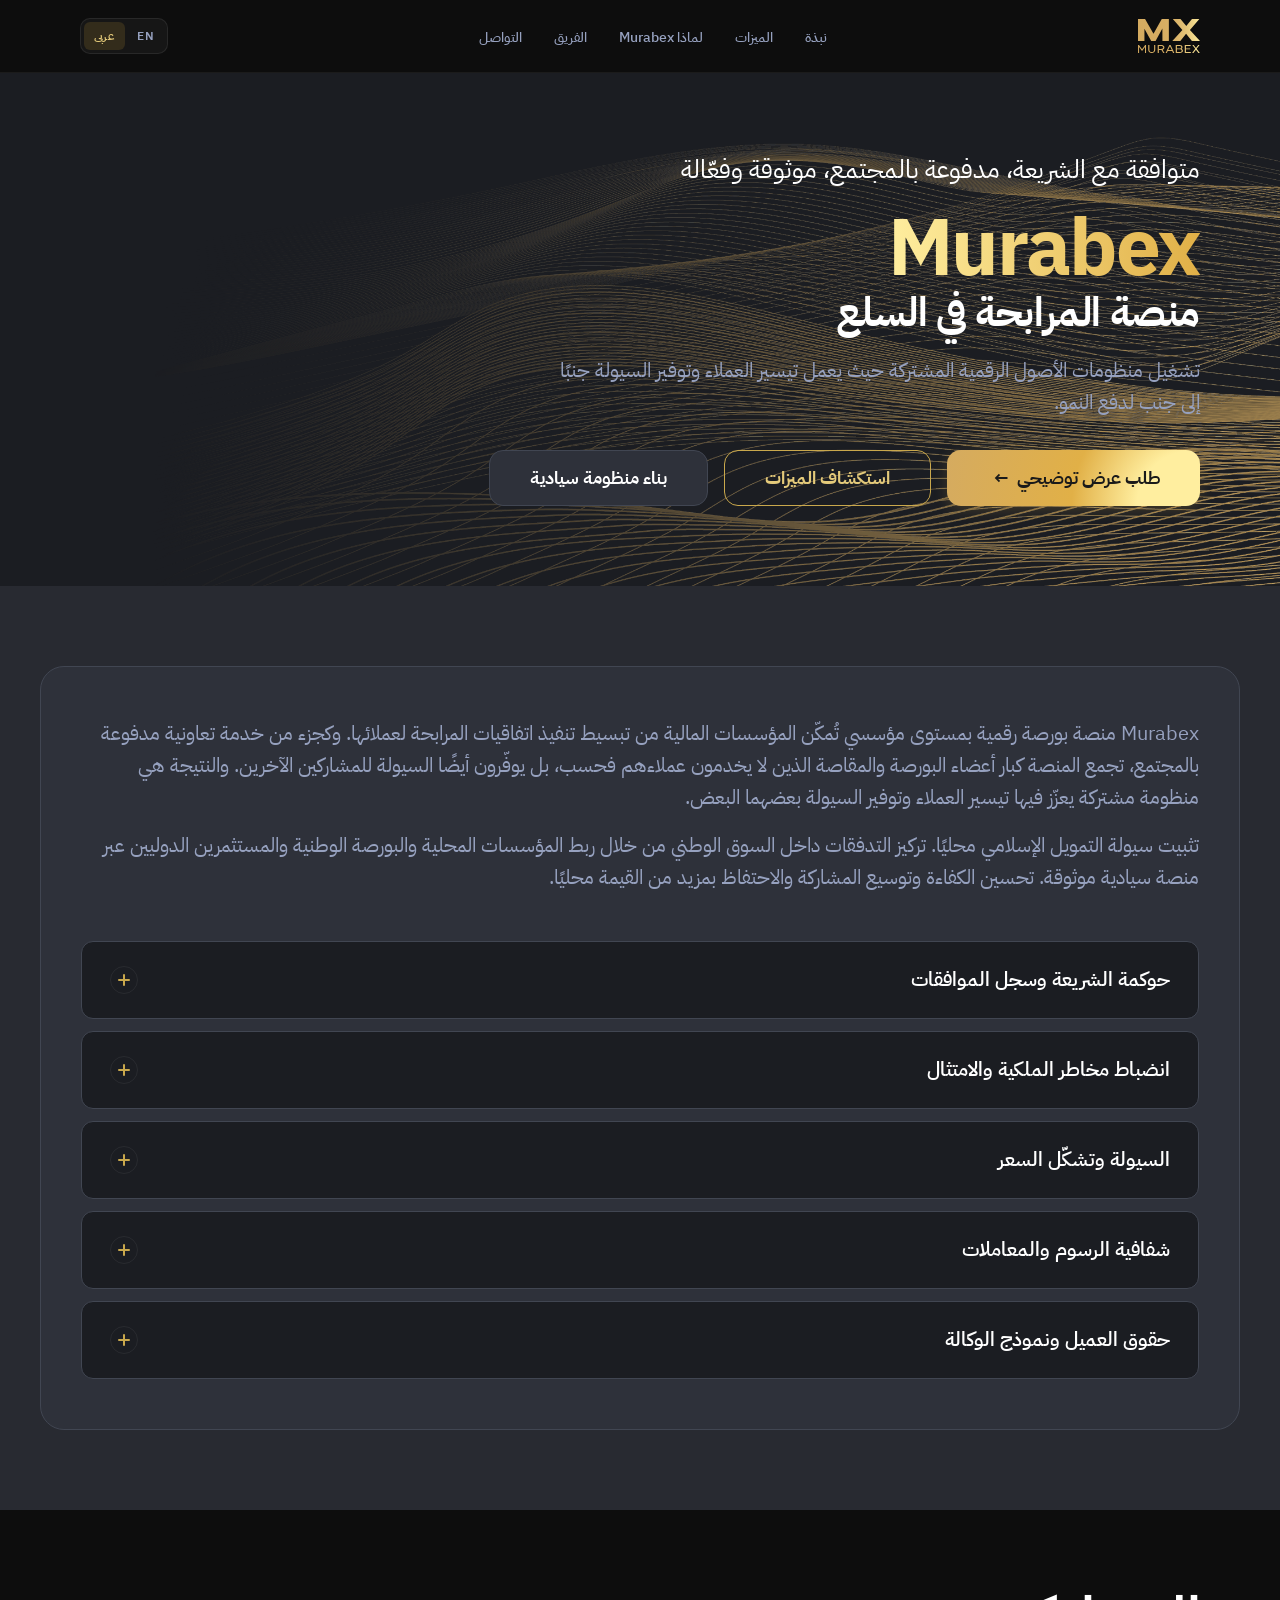
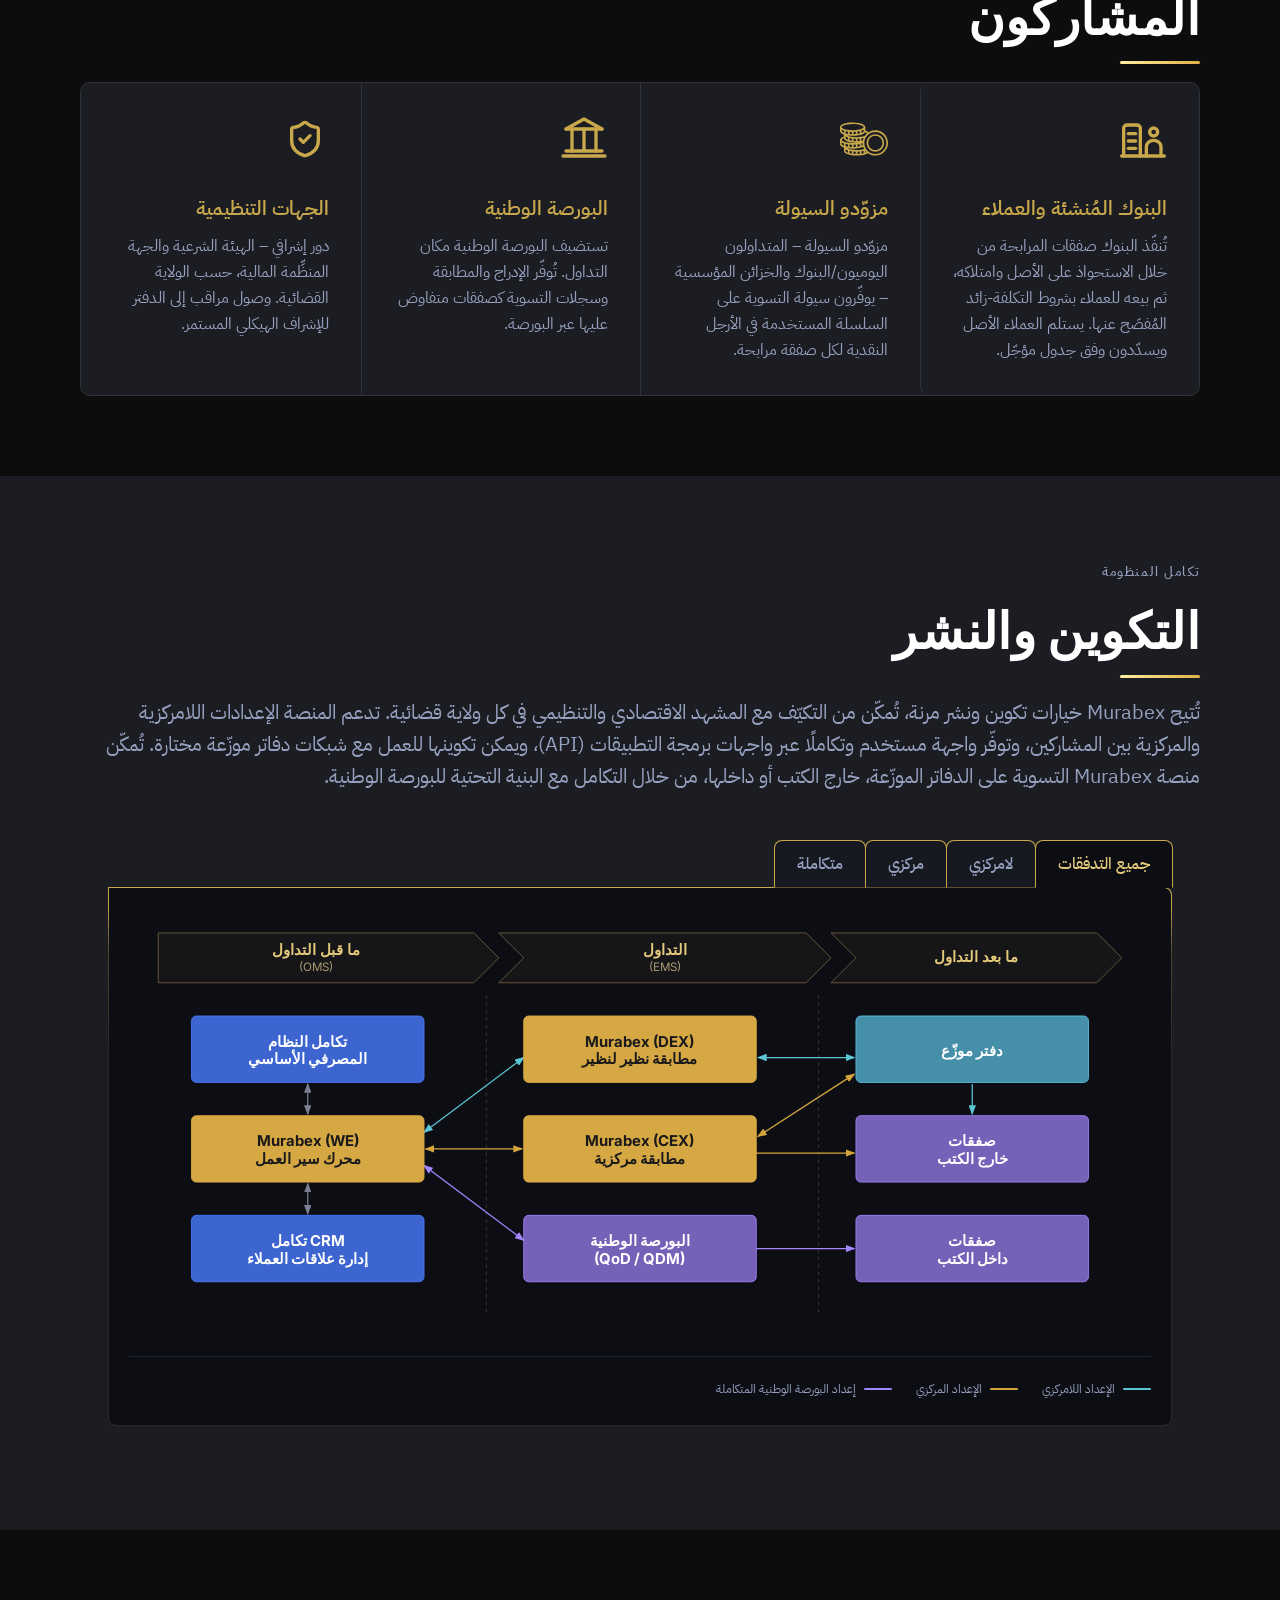
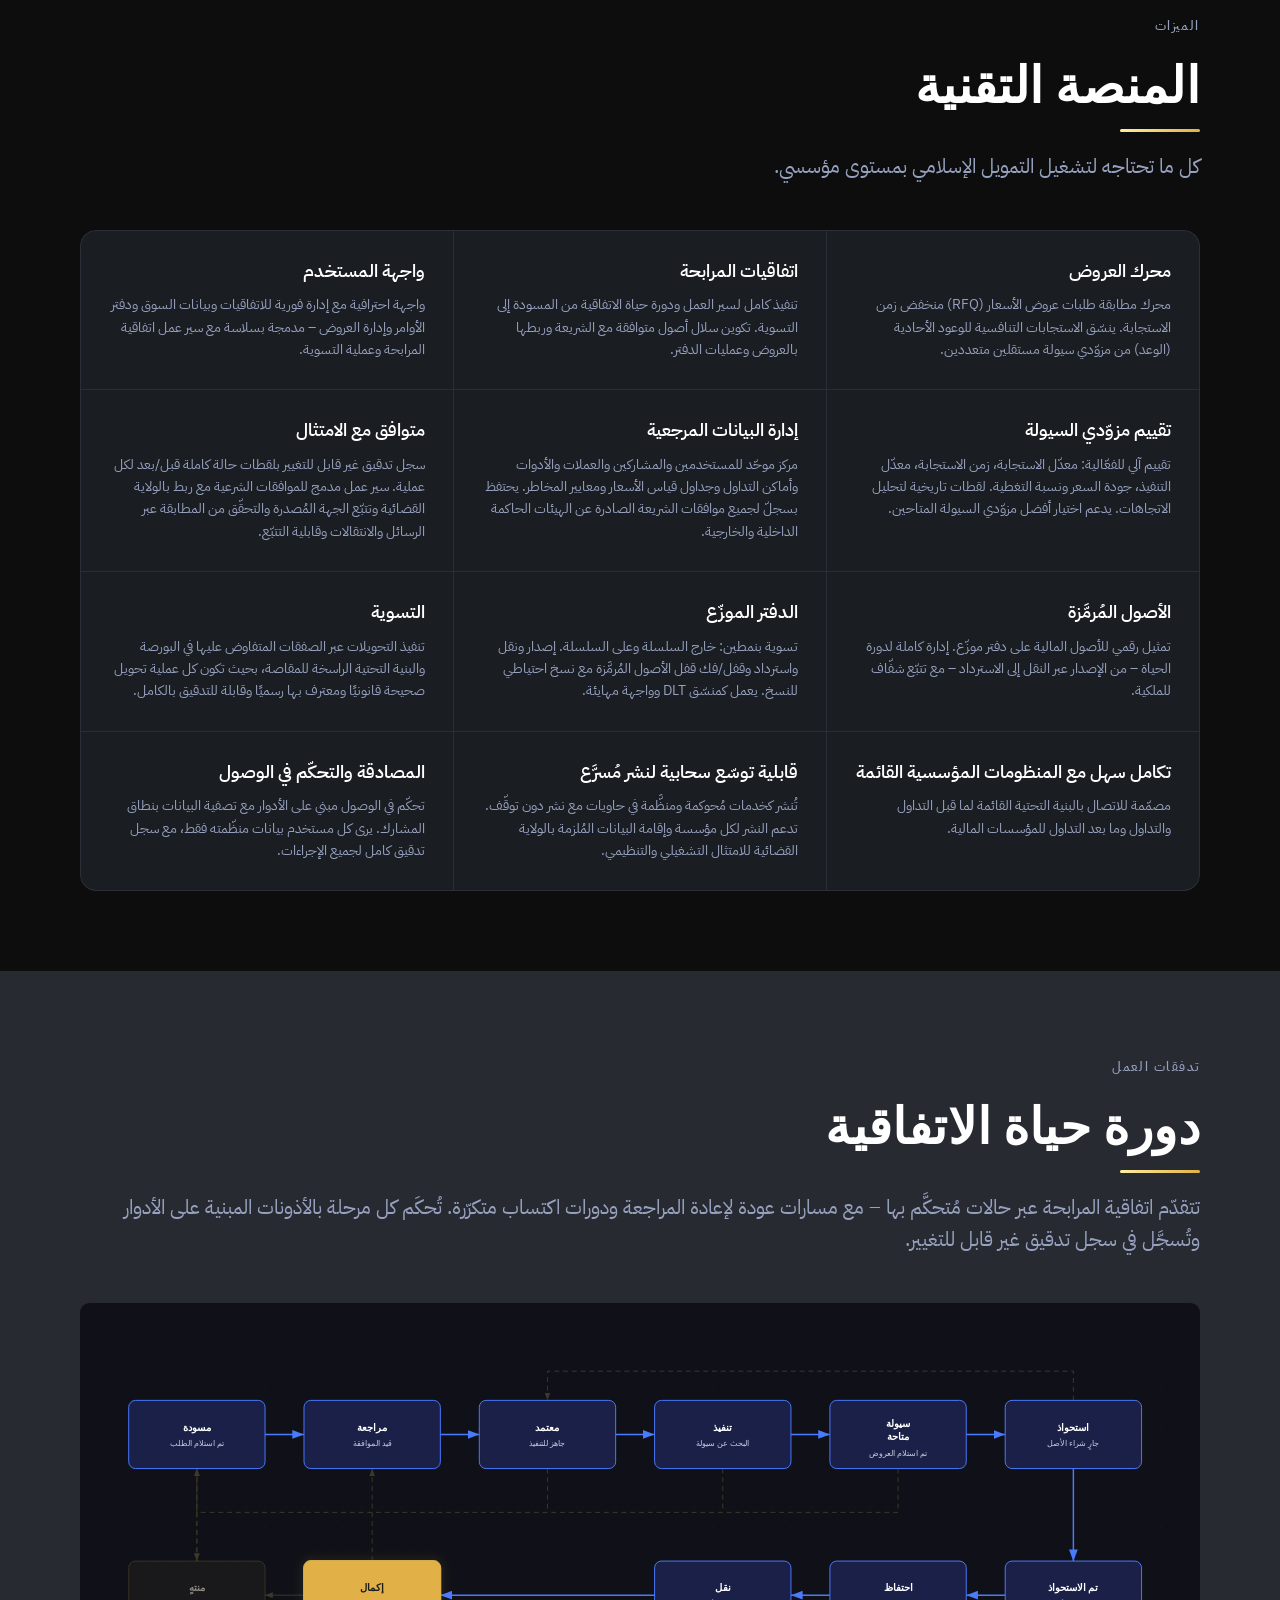
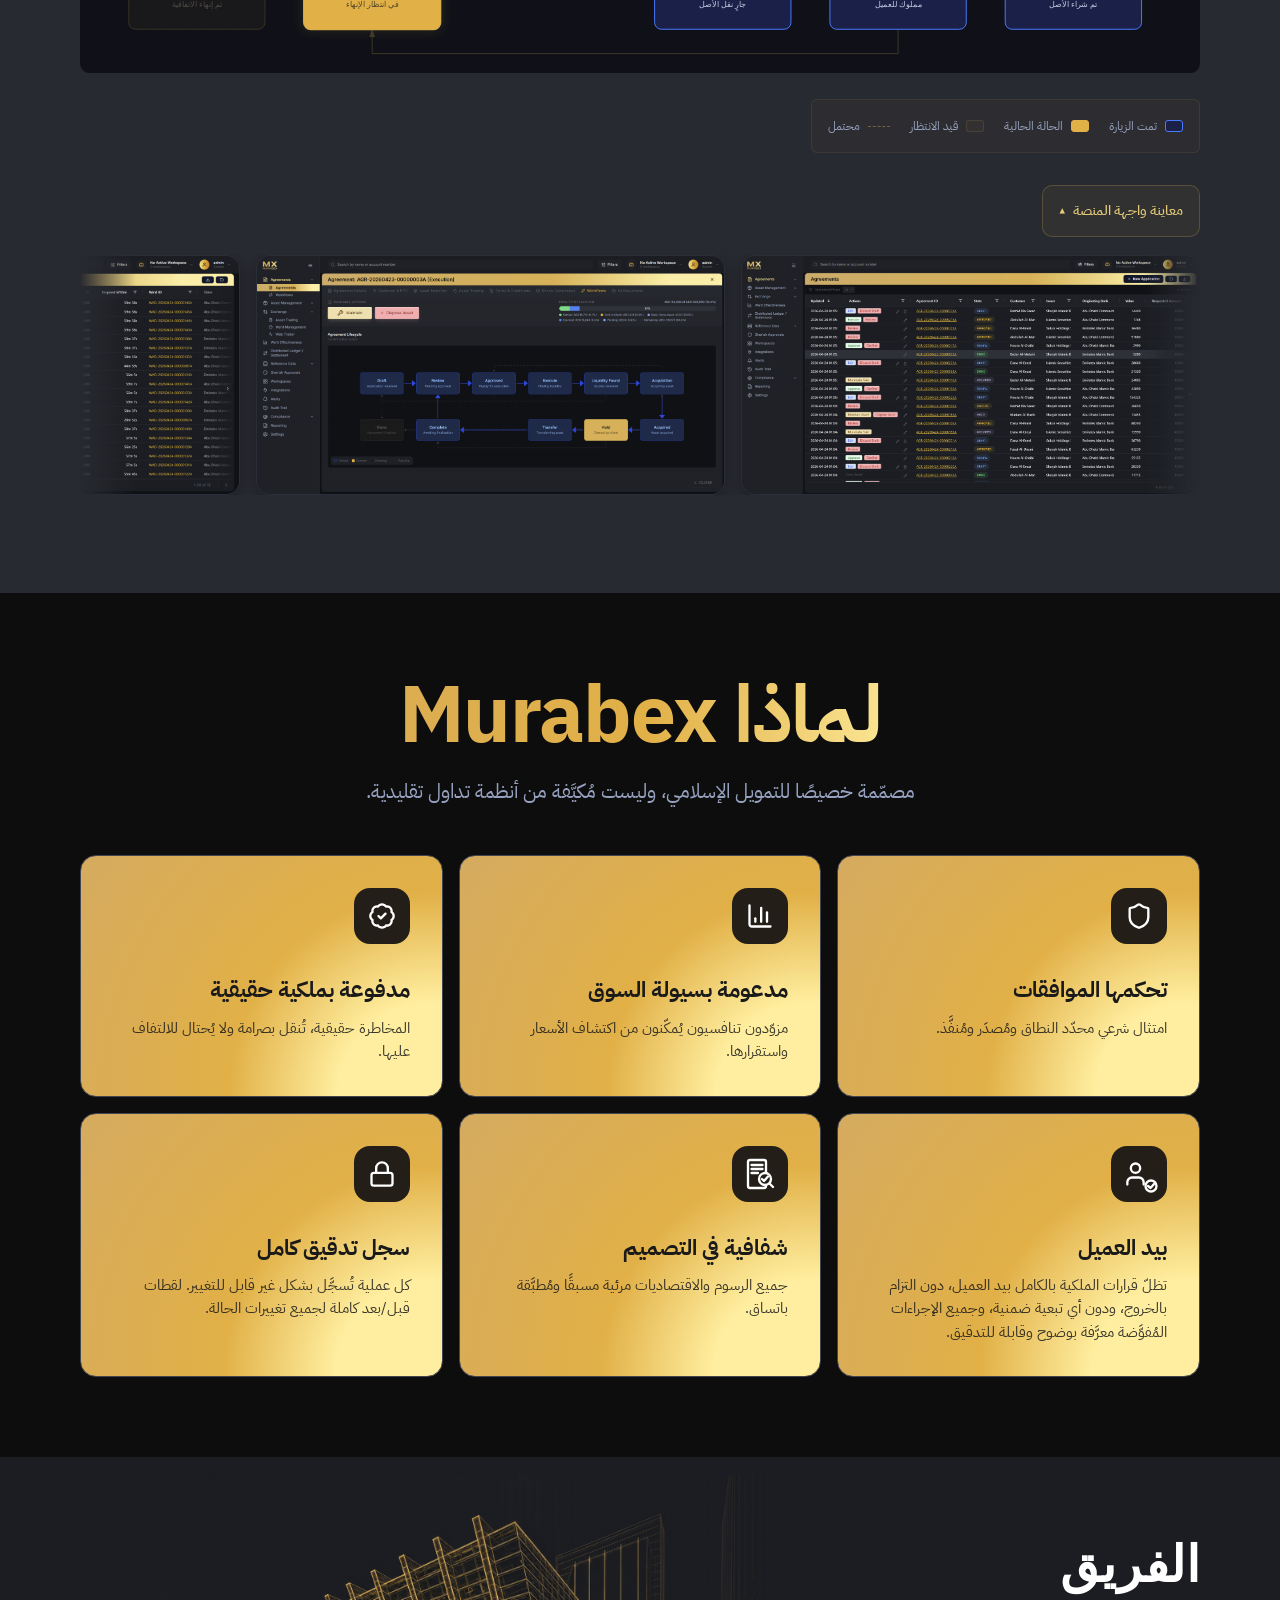
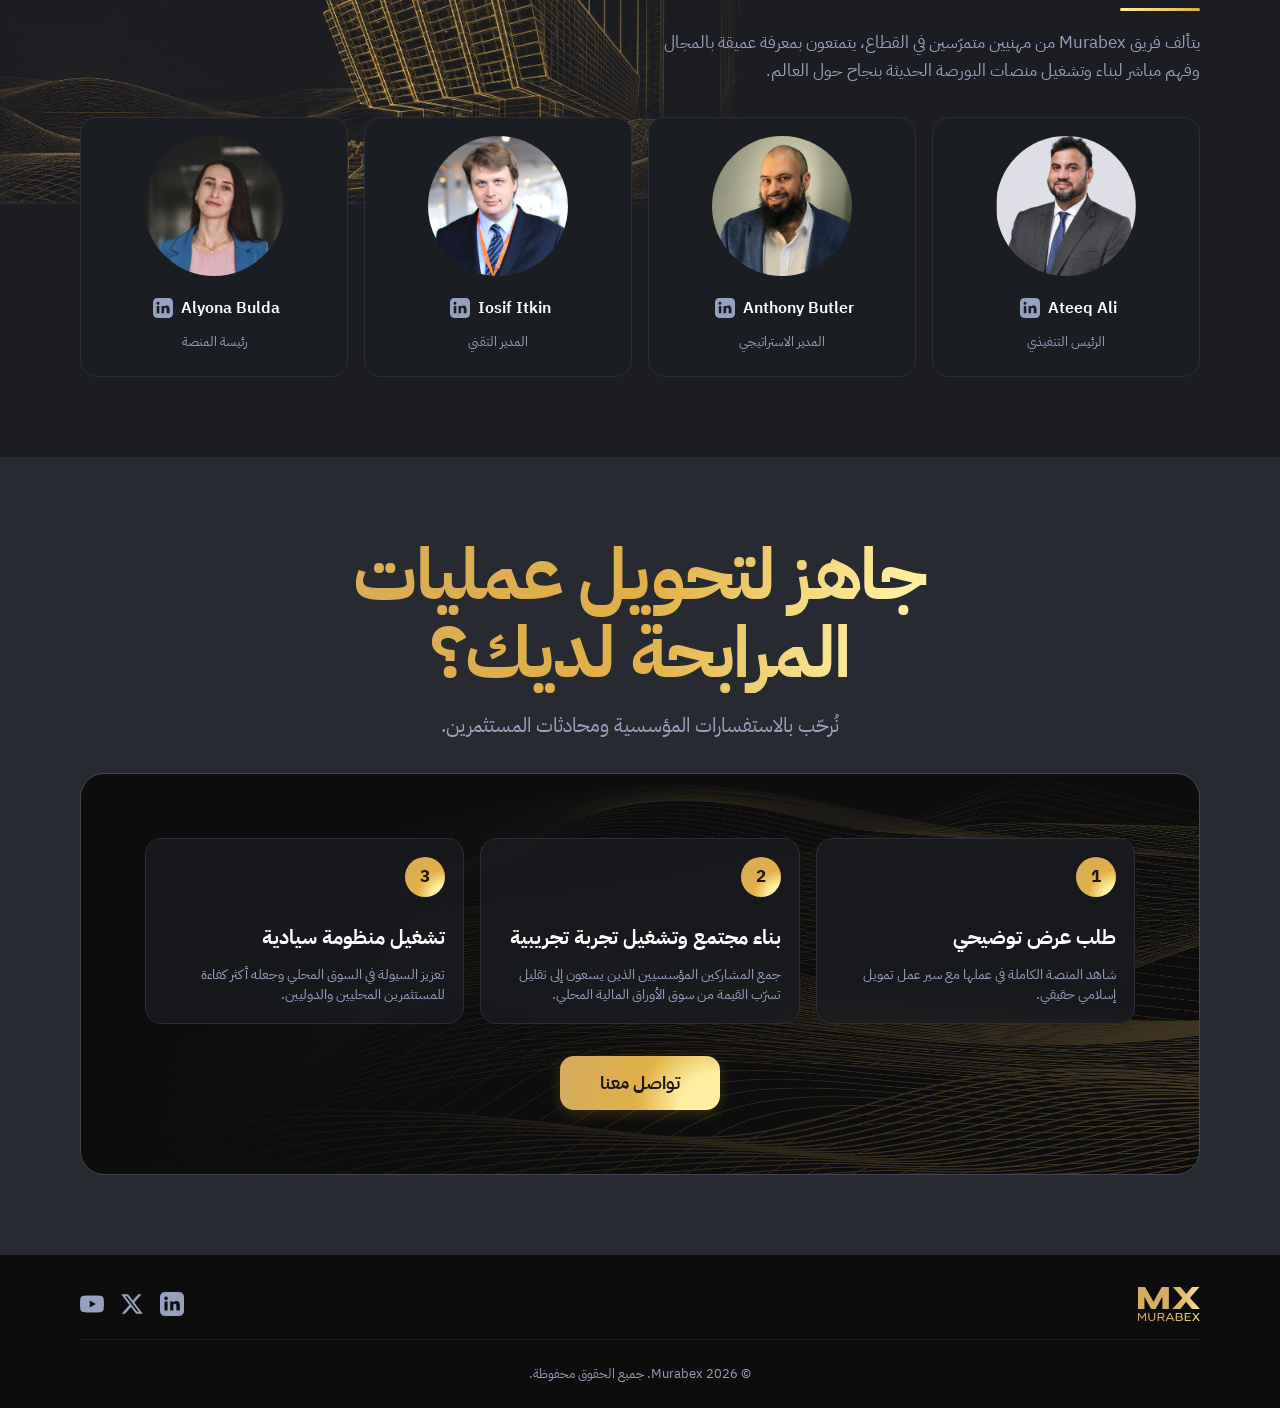
==== commit df47c35f: "add Anthony Butler photo" ====
--- a/index.ar.html
+++ b/index.ar.html
@@ -474,12 +474,8 @@
                 <p>الرئيس التنفيذي</p>
             </div>
             <div class="team-card">
-                <div class="team-avatar" aria-hidden="true">
-                    <svg viewBox="0 0 80 80" focusable="false">
-                        <circle cx="40" cy="40" r="38" fill="#1A1D22" stroke="#414652" stroke-width="1"/>
-                        <circle cx="40" cy="33" r="10" fill="#414652"/>
-                        <path d="M22 60 C22 51, 30 46, 40 46 C50 46, 58 51, 58 60 L58 70 L22 70 Z" fill="#414652"/>
-                    </svg>
+                <div class="team-avatar">
+                    <img src="assets/images/team/anthony-butler.png" alt="Anthony Butler">
                 </div>
                 <h4>Anthony Butler<a class="team-linkedin" href="https://www.linkedin.com/in/butleranthony/" aria-label="Anthony Butler on LinkedIn" target="_blank" rel="noopener noreferrer"><svg viewBox="0 0 24 24" fill="currentColor" aria-hidden="true" focusable="false"><path d="M19 0H5C2.24 0 0 2.24 0 5v14c0 2.76 2.24 5 5 5h14c2.76 0 5-2.24 5-5V5c0-2.76-2.24-5-5-5zM7.59 18.4H4.5V9.5h3.09v8.9zM6.04 8.16c-.99 0-1.79-.81-1.79-1.8s.8-1.8 1.79-1.8c.99 0 1.79.81 1.79 1.8s-.8 1.8-1.79 1.8zM19.5 18.4h-3.09v-4.34c0-1.04-.02-2.37-1.45-2.37-1.45 0-1.67 1.13-1.67 2.3v4.41H10.2V9.5h2.97v1.22h.04c.41-.78 1.42-1.6 2.93-1.6 3.13 0 3.71 2.06 3.71 4.74v4.54z"/></svg></a></h4>
                 <p>المدير الاستراتيجي</p>
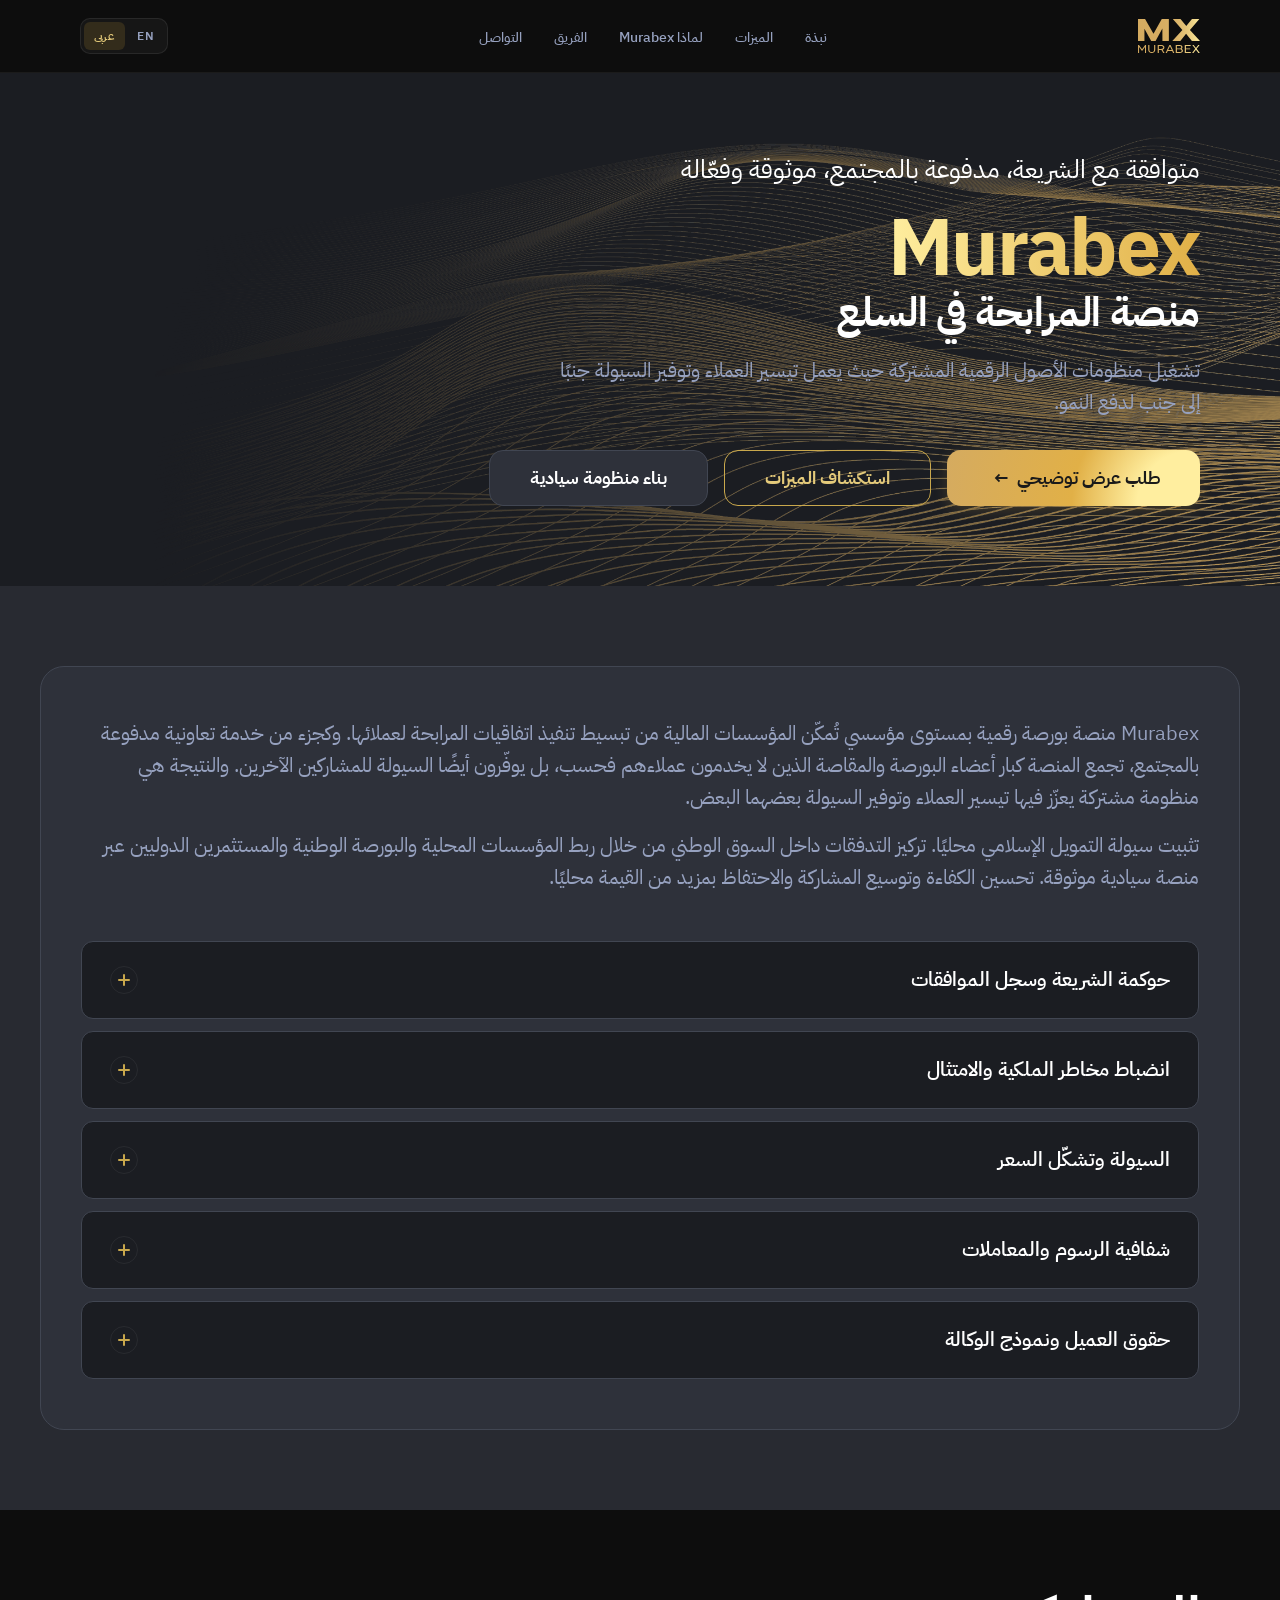
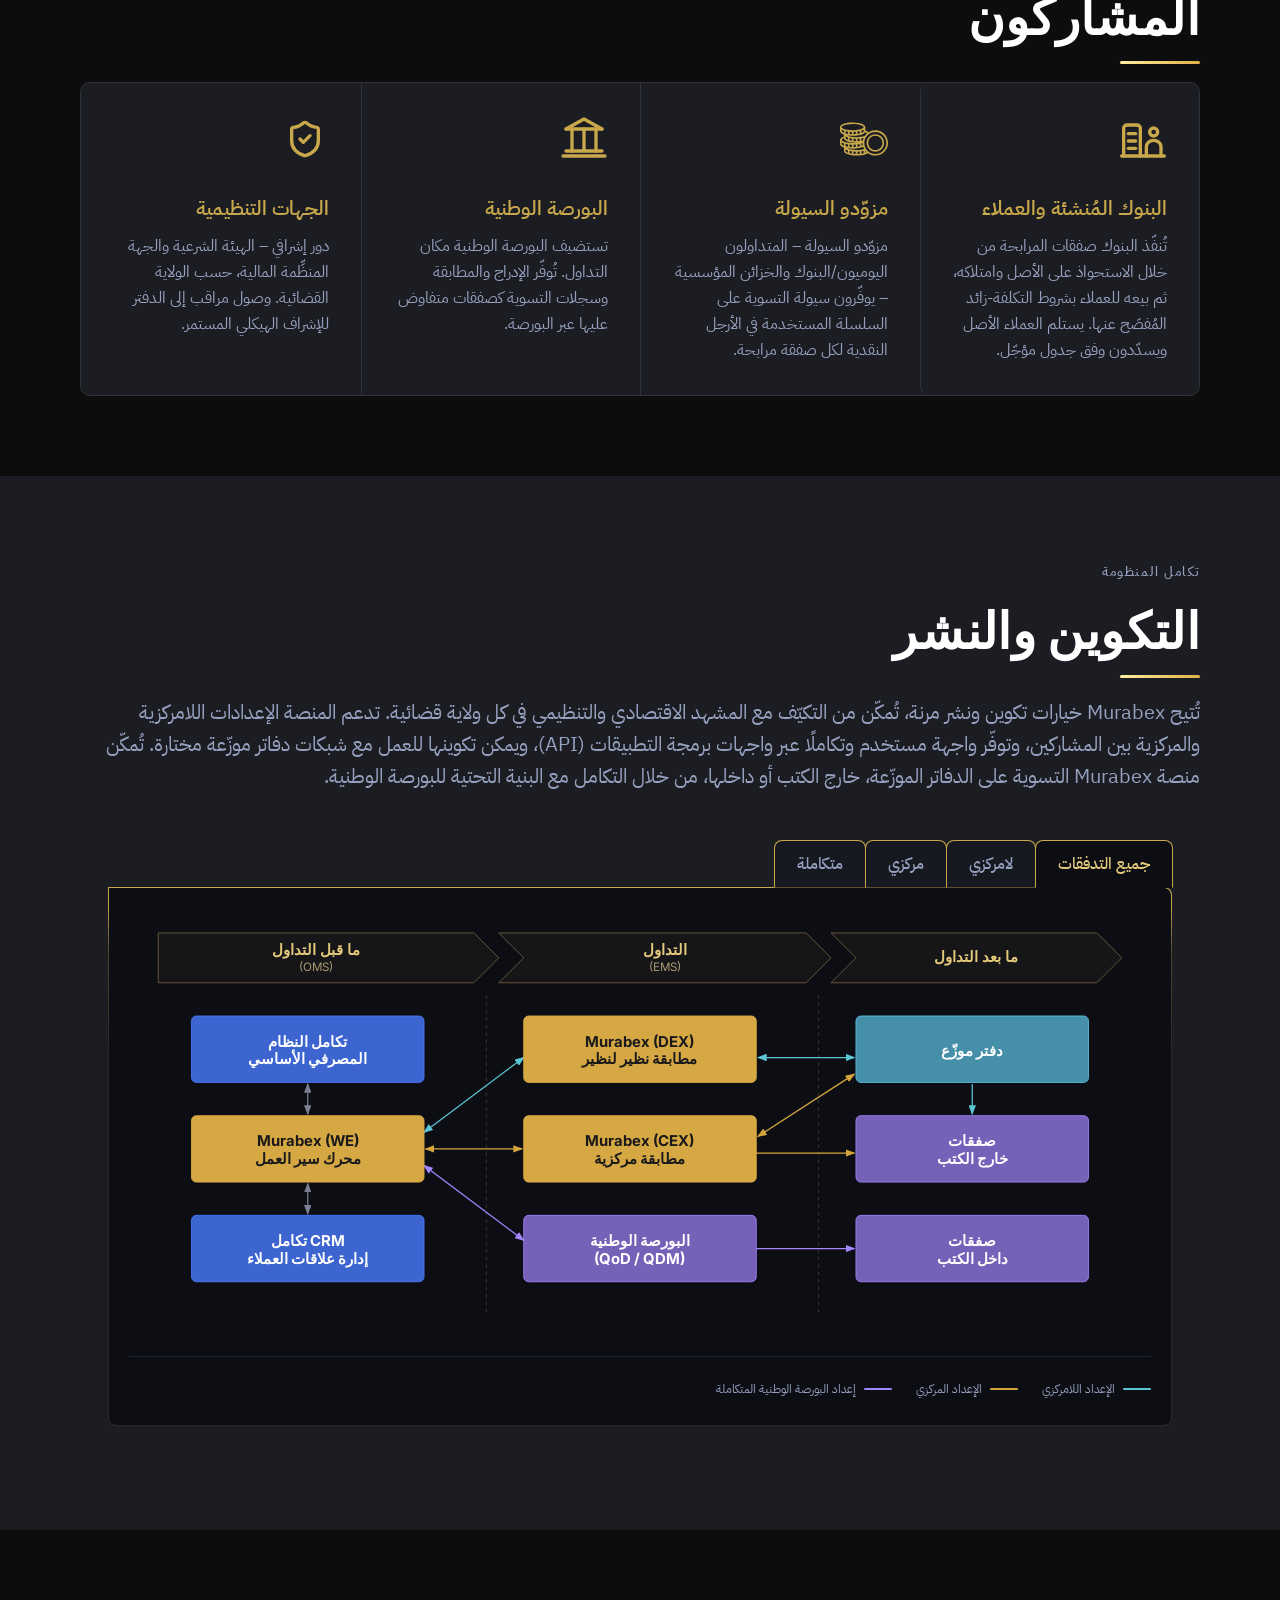
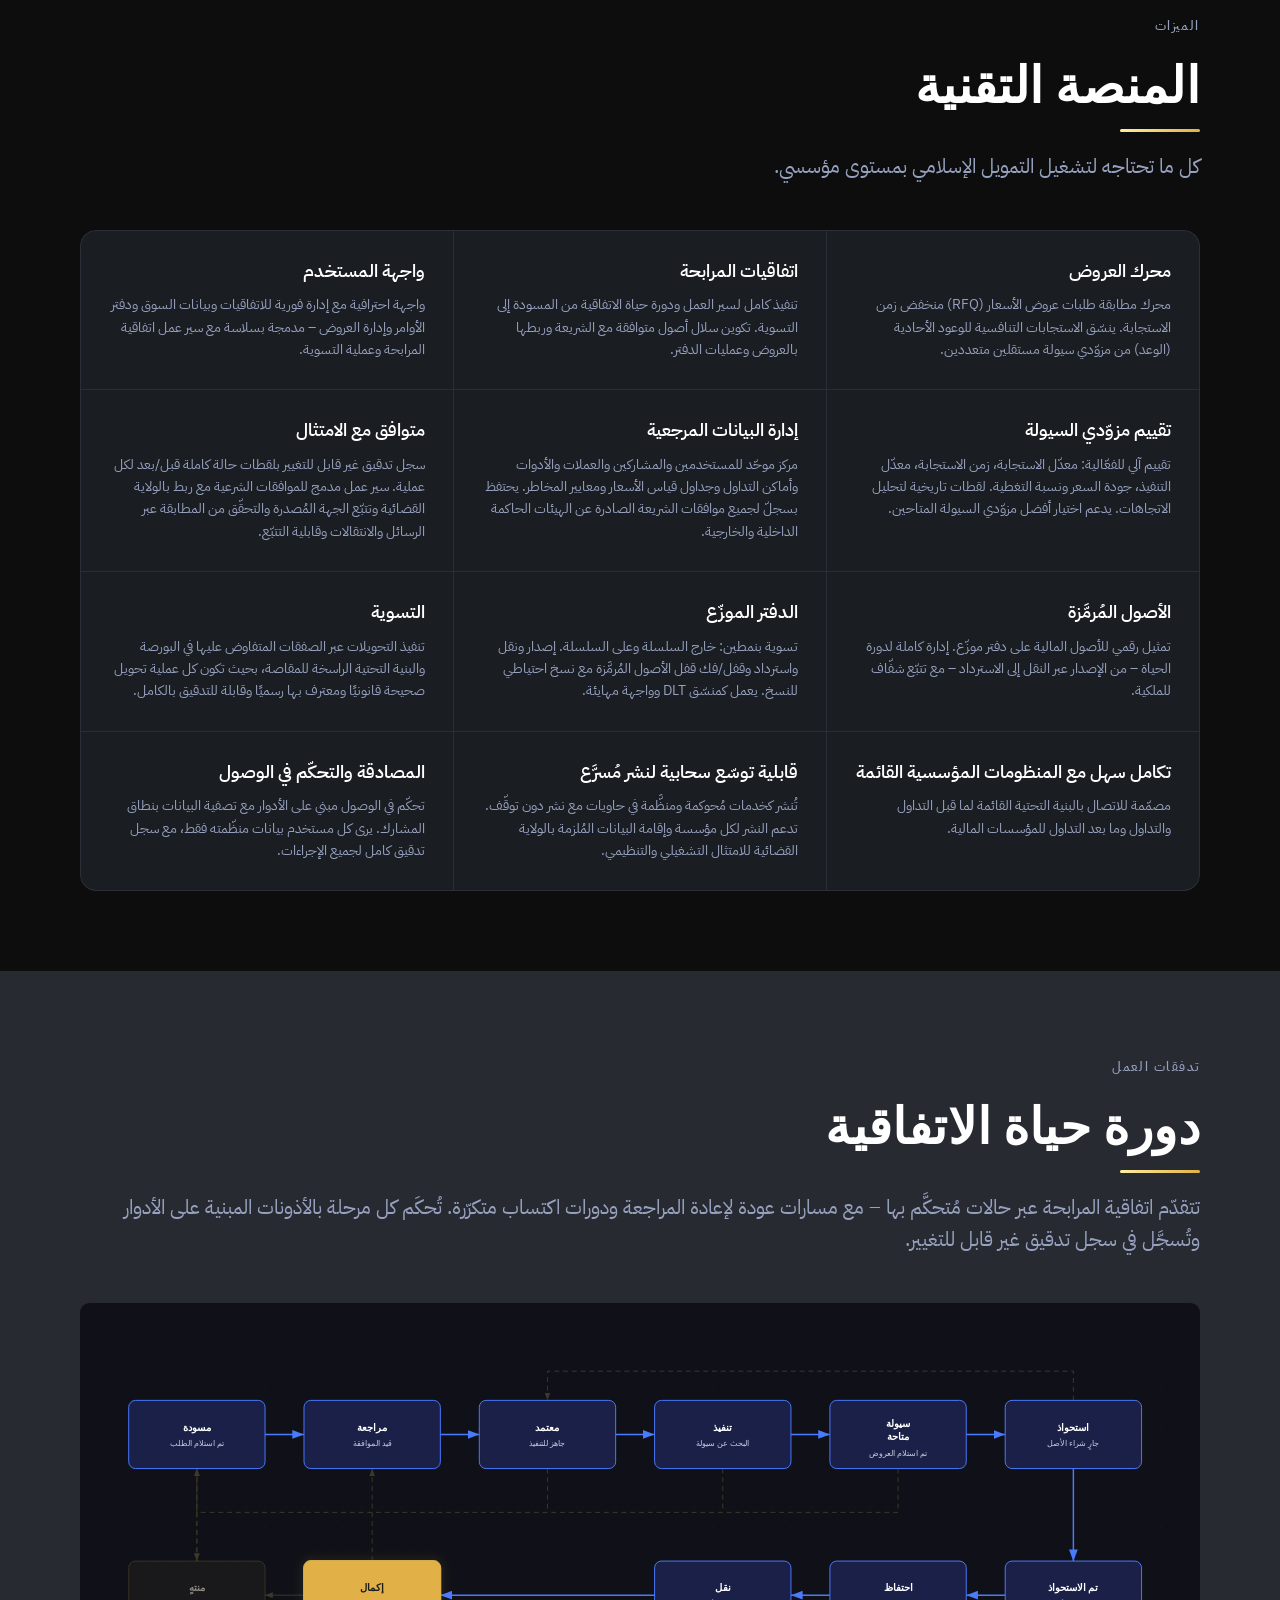
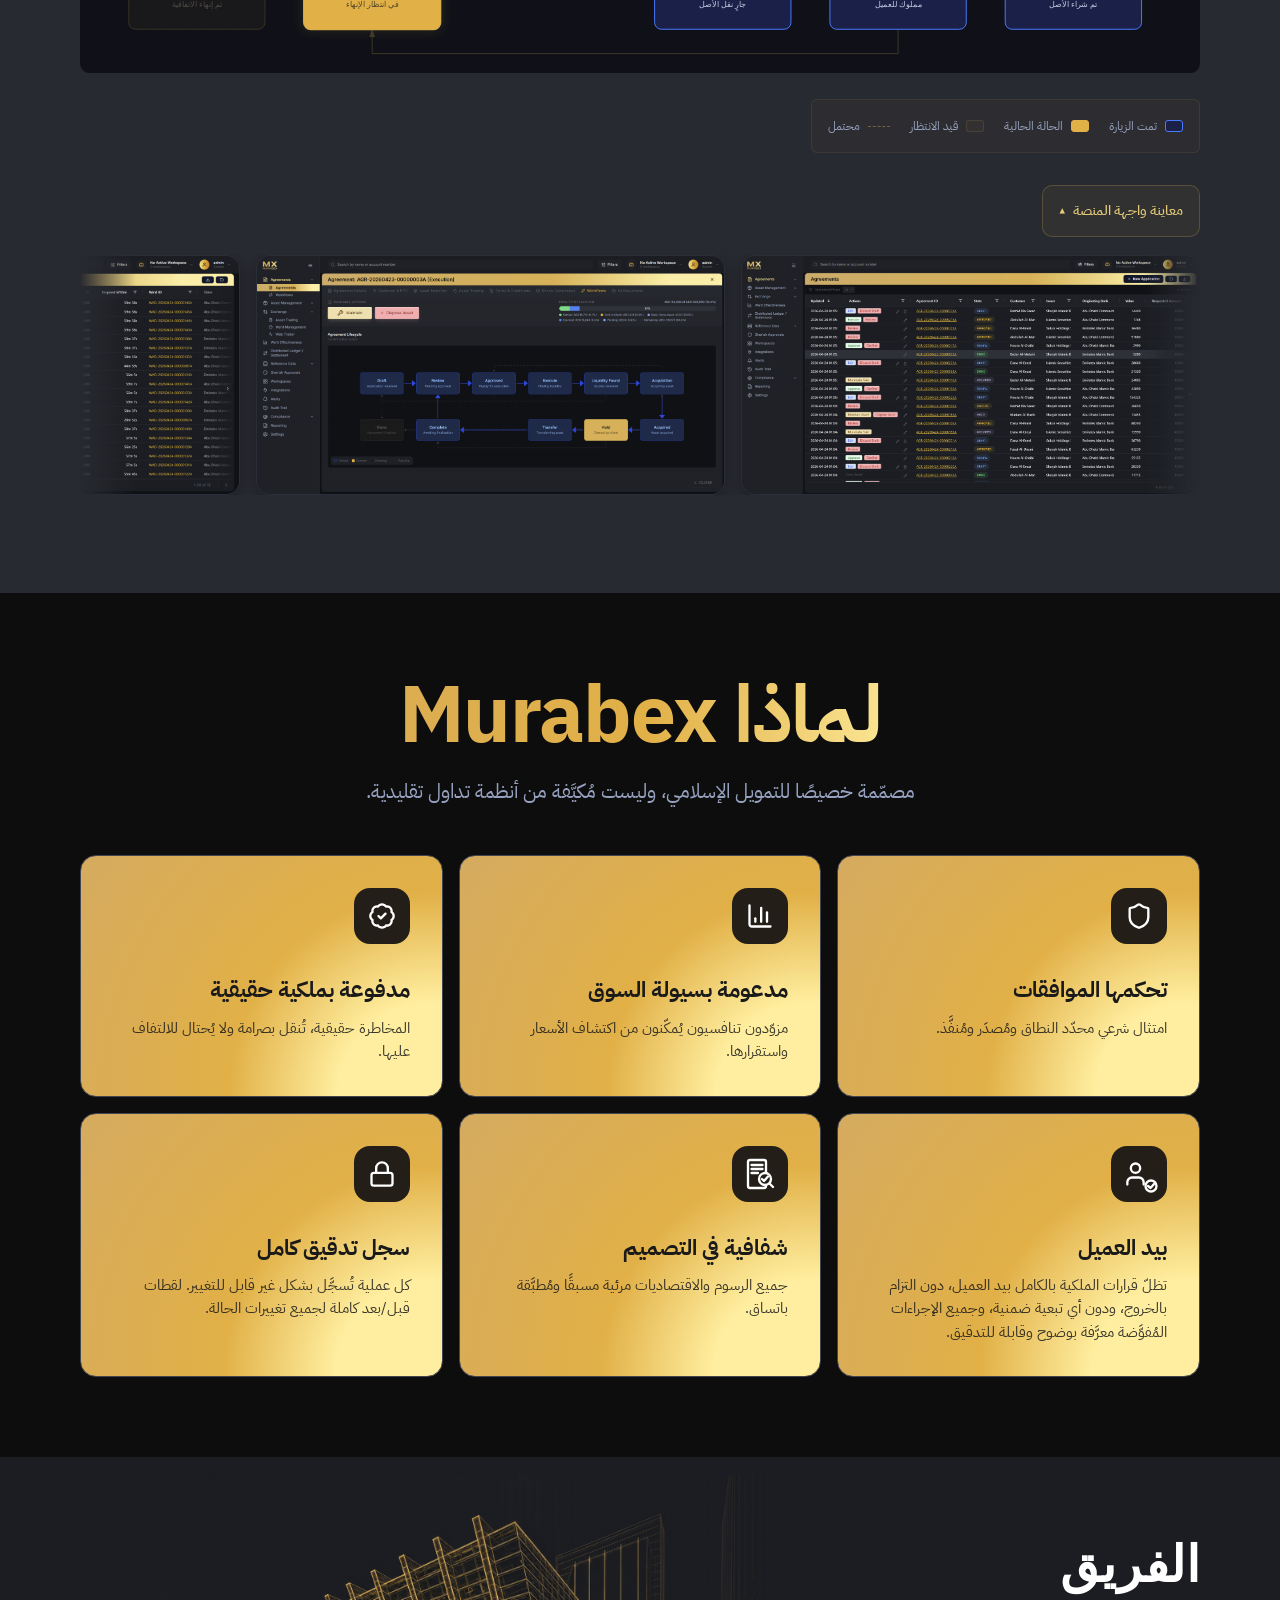
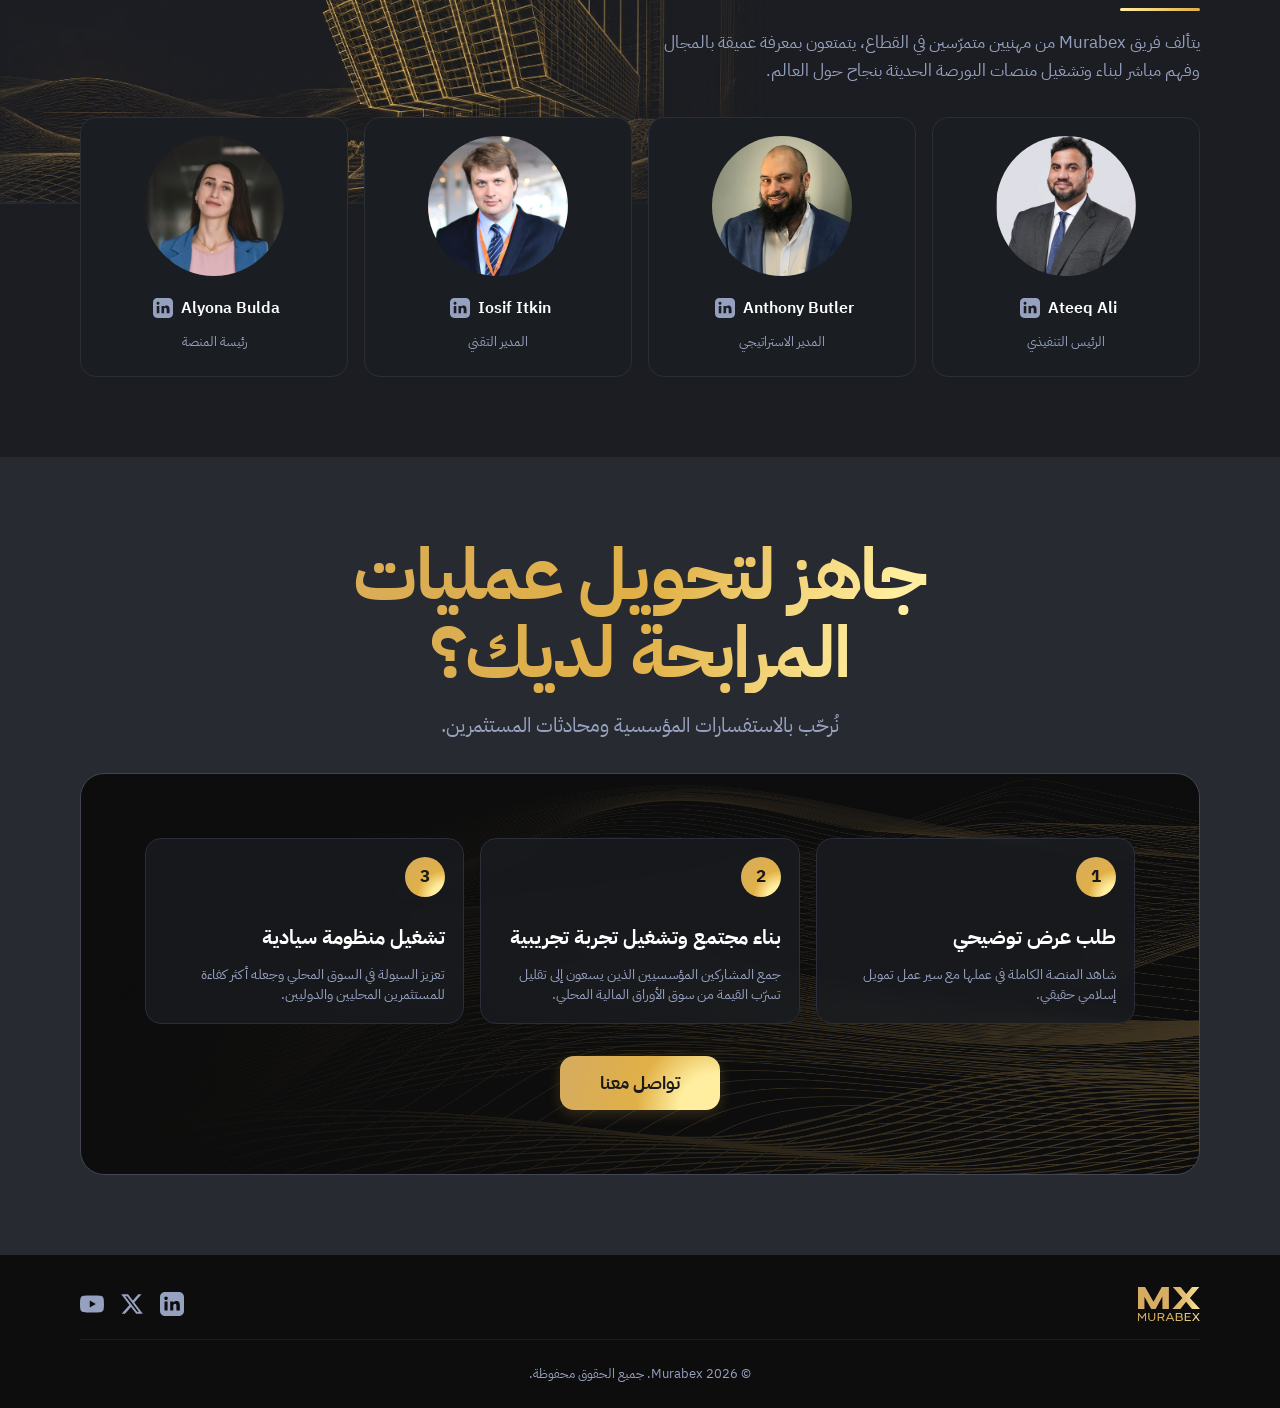
==== commit 7493c1f8: "add social preview meta tags and og image" ====
--- a/index.ar.html
+++ b/index.ar.html
@@ -8,6 +8,19 @@
     <meta name="referrer" content="strict-origin-when-cross-origin">
     <meta http-equiv="Permissions-Policy" content="camera=(), microphone=(), geolocation=(), payment=()">
     <title>Murabex — منصة الأصول الرقمية</title>
+    <meta name="description" content="منصة المرابحة في السلع المتوافقة مع الشريعة — مدفوعة بالمجتمع، موثوقة وفعّالة.">
+    <meta property="og:type" content="website">
+    <meta property="og:title" content="Murabex — منصة الأصول الرقمية">
+    <meta property="og:description" content="منصة المرابحة في السلع المتوافقة مع الشريعة — مدفوعة بالمجتمع، موثوقة وفعّالة.">
+    <meta property="og:url" content="https://exactpro.github.io/murabex-landing/index.ar.html">
+    <meta property="og:image" content="https://exactpro.github.io/murabex-landing/assets/images/1500x1200MurabexSocial.png">
+    <meta property="og:image:width" content="1500">
+    <meta property="og:image:height" content="1200">
+    <meta property="og:locale" content="ar_AE">
+    <meta name="twitter:card" content="summary_large_image">
+    <meta name="twitter:title" content="Murabex — منصة الأصول الرقمية">
+    <meta name="twitter:description" content="منصة المرابحة في السلع المتوافقة مع الشريعة — مدفوعة بالمجتمع، موثوقة وفعّالة.">
+    <meta name="twitter:image" content="https://exactpro.github.io/murabex-landing/assets/images/1500x1200MurabexSocial.png">
     <link rel="icon" type="image/svg+xml" href="assets/icons/favicon.svg">
     <link rel="preconnect" href="https://fonts.googleapis.com">
     <link rel="preconnect" href="https://fonts.gstatic.com" crossorigin>
